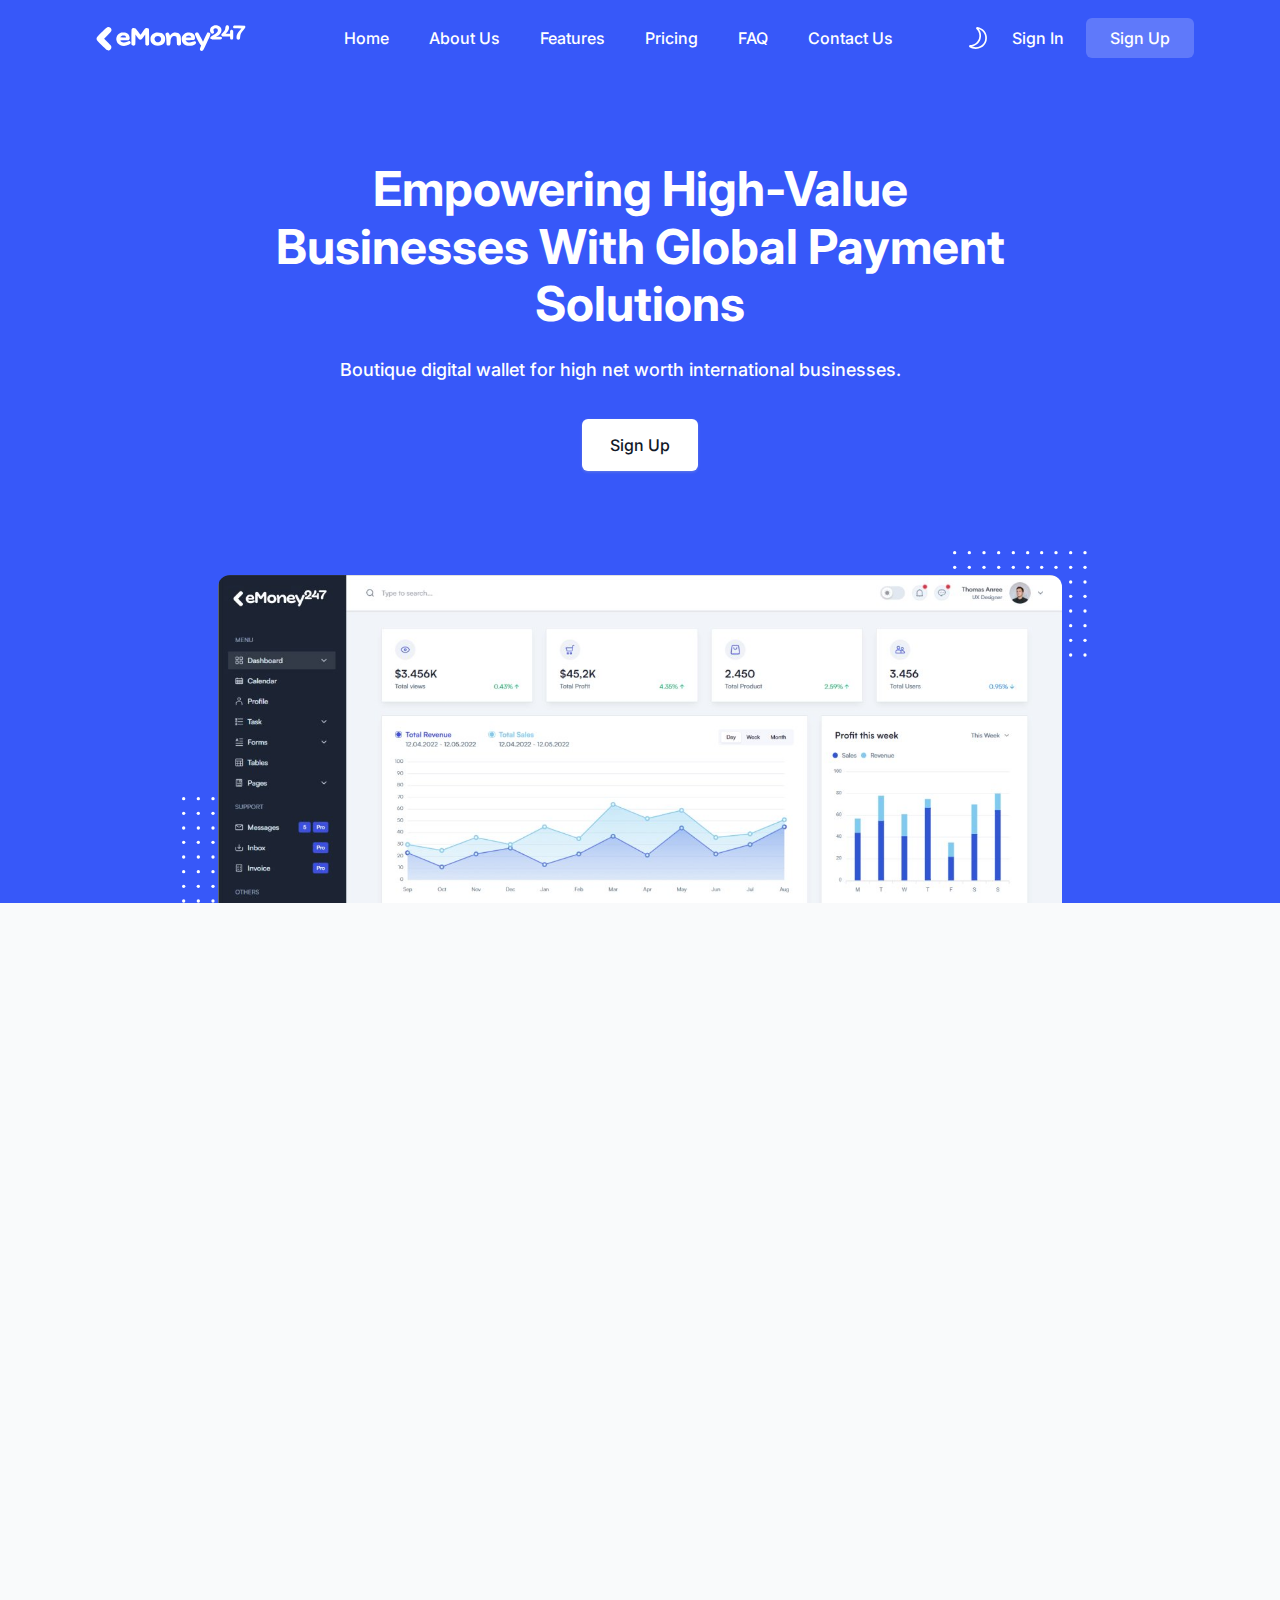
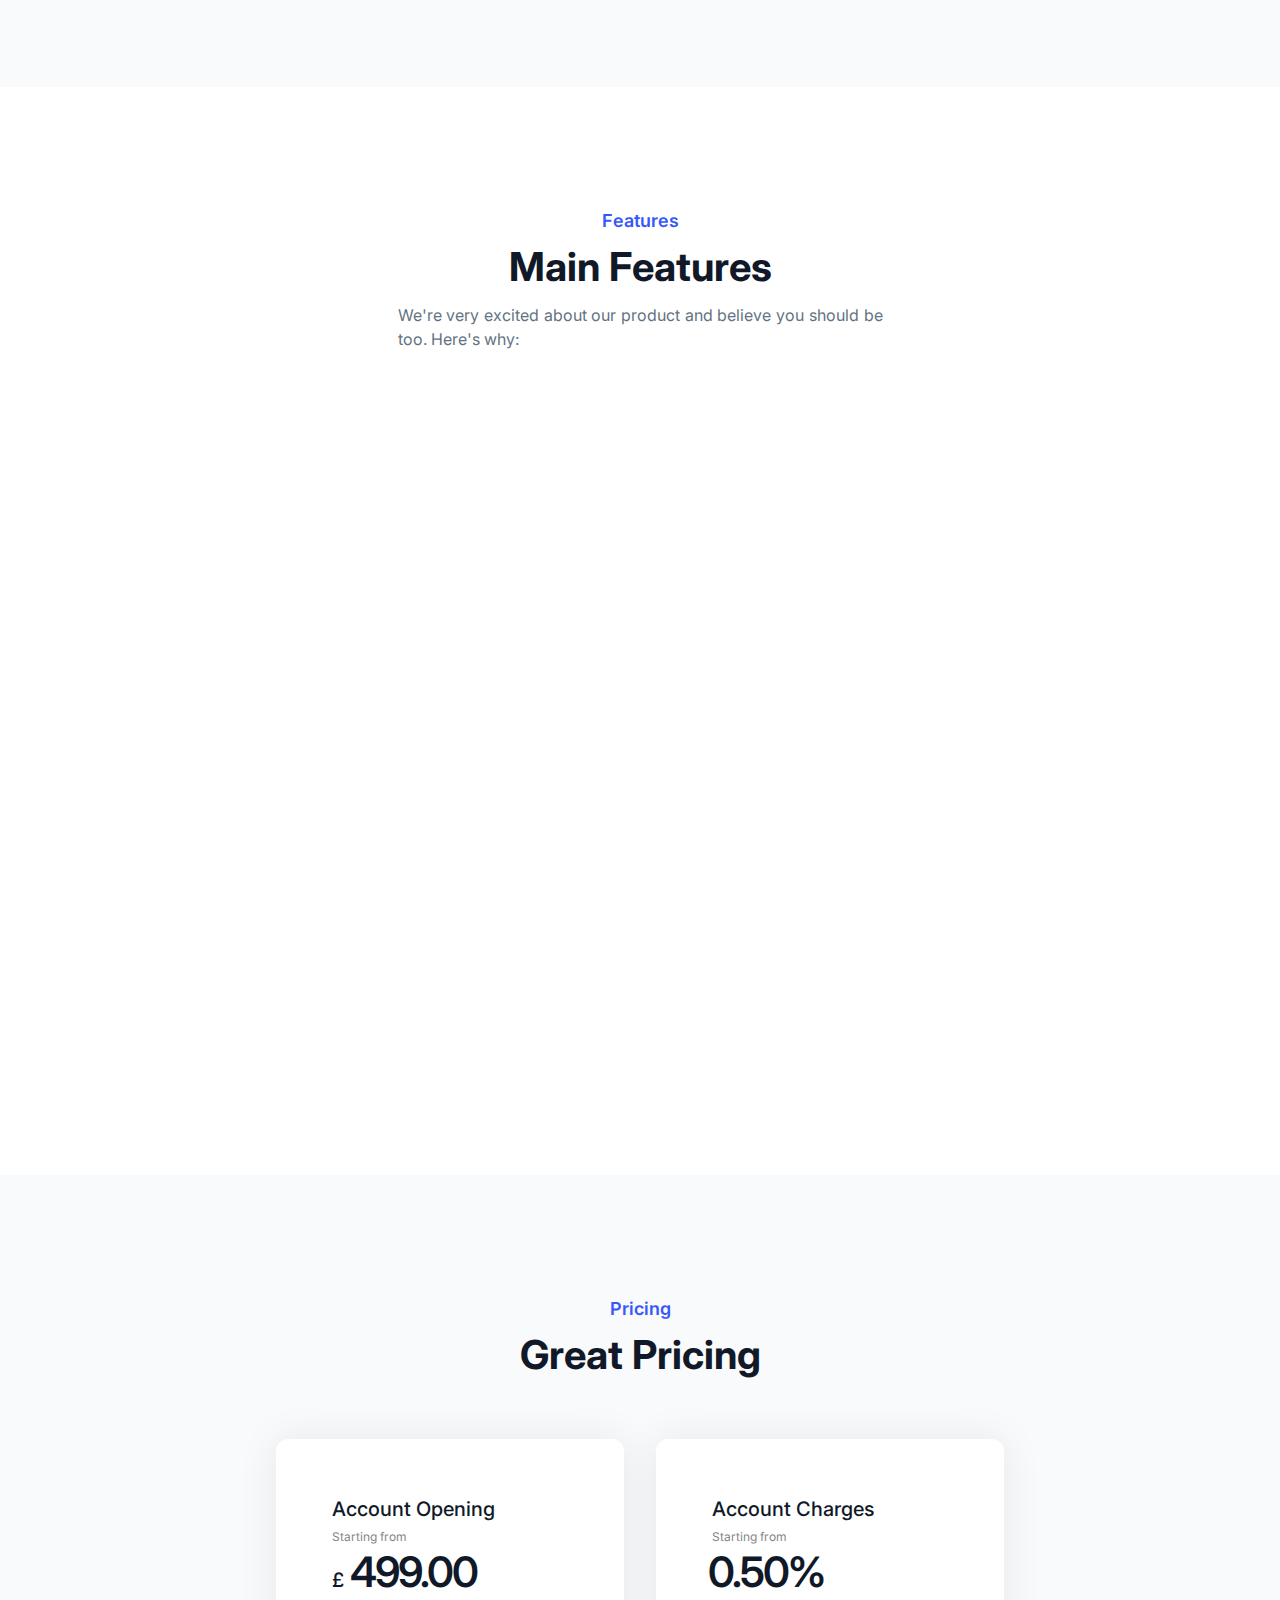
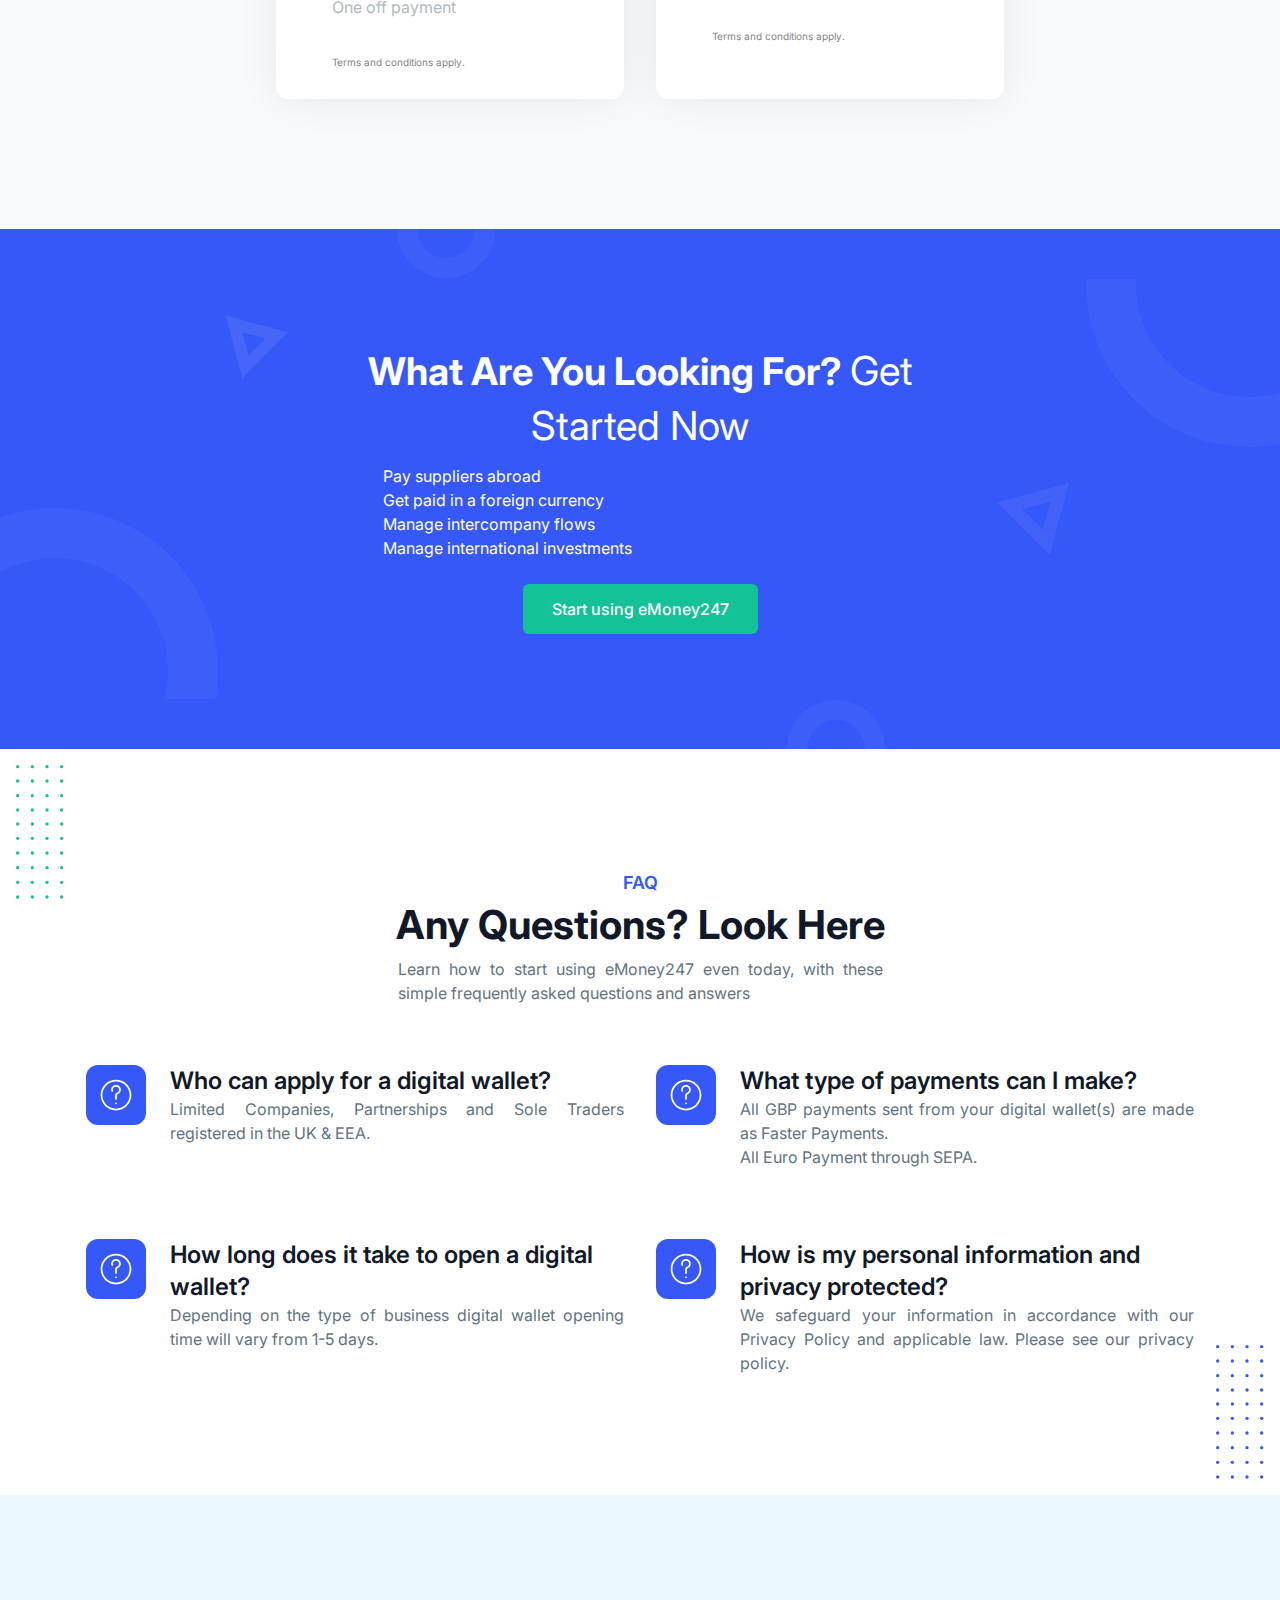
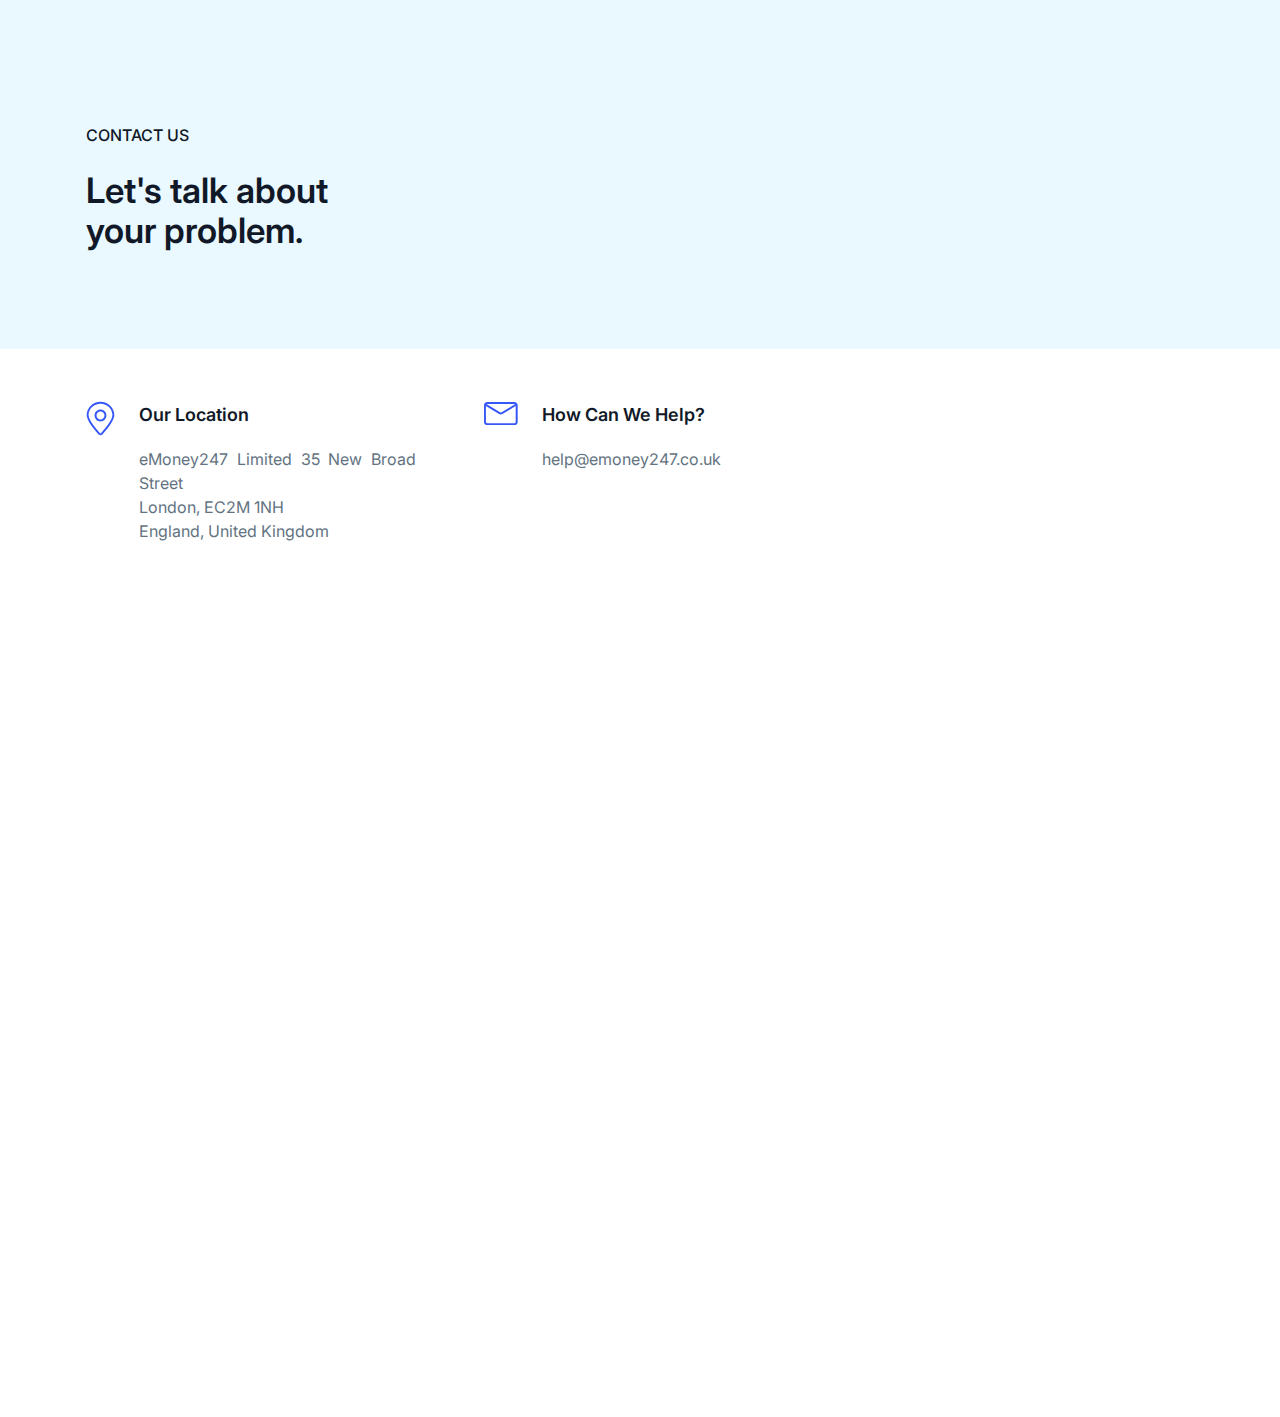
==== index.html @ 33c2188b "Update index.html" ====
<!DOCTYPE html>
<html lang="en" class="scroll-smooth">
<head>
    <meta charset="UTF-8"/>
    <meta http-equiv="X-UA-Compatible" content="IE=edge"/>
    <meta name="viewport" content="width=device-width, initial-scale=1.0"/>
    <title>
        eMoney247
    </title>
    <link
            rel="shortcut icon"
            href="assets/images/favicon.png"
            type="image/x-icon"
    />
    <link rel="stylesheet" href="assets/css/swiper-bundle.min.css"/>
    <link rel="stylesheet" href="assets/css/animate.css"/>
    <link rel="stylesheet" href="assets/css/tailwind.css"/>
    <style>

        .price-box{
            height: 260px;
        }

        .disclaimer{
            font-size: 10px;
            opacity: 0.5;
        }
        .starting-from{
            opacity: 0.5;
            font-size: 12px;
        }

        .one-off{
            margin-top: -25px;
            opacity: 0.5;
        }

        .footer-text{
            font-size: 10px;
            color: white;
            padding: 0 50px 50px 50px;
        }
        .zf-errorMessage{
            display: block;
            color: red;
            border-top: 1px solid red;
        }
        p {
            text-align: justify !important;
        }

        .feature-img {
            width: 32px !important;
            filter: brightness(0) invert(1);
        }

        .faq-item {
            min-height: 104px;
        }

        #seperator {
            content: '';
            border: 1px solid #3758f9;
            margin-bottom: 10px;
            margin-top: -15px;
        }

        #snackbartext {
            display: grid;
            grid-auto-flow: column;
            grid-template-columns: 30px 250px;
        }


        #snackbar {
            position: fixed;
            z-index: 9999;
            width: 250px;
            top: 100px;
            left: calc(50vw - 125px);
            font-size: 17px;
            visibility: hidden;
            display: flex;
        }

        #snackbar.show {
            visibility: visible;
            -webkit-animation: fadein 0.5s, fadeout 0.5s 2.5s;
            animation: fadein 0.5s, fadeout 0.5s 2.5s;
        }

        @-webkit-keyframes fadein {
            from {
                top: 0;
                opacity: 0;
            }
            to {
                top: 100px;
                opacity: 1;
            }
        }

        @keyframes fadein {
            from {
                top: 0;
                opacity: 0;
            }
            to {
                top: 100px;
                opacity: 1;
            }
        }

        @-webkit-keyframes fadeout {
            from {
                top: 100px;
                opacity: 1;
            }
            to {
                top: 0;
                opacity: 0;
            }
        }

        @keyframes fadeout {
            from {
                top: 100px;
                opacity: 1;
            }
            to {
                top: 0;
                opacity: 0;
            }
        }

    </style>


    <!--  funky meta tags  -->

    <meta property="og:type" content="website">
    <meta property="og:site_name" content="eMoney247">
    <meta property="og:title" content="eMoney247"/>
    <meta property="og:url" content="https://emoney247.co.uk/"/>
    <meta property="og:description" content="eMoney247 digital and payment solutions">
    <meta name="description" content="eMoney247 digital and payment solutions">

    <meta property="og:image" itemprop="image" content="https://emoney247.co.uk/assets/images/meta.png">
    <meta property="og:image:type" content="image/png">
    <meta property="og:image:width" content="169"/>
    <meta property="og:image:height" content="54"/>

    <meta name="twitter:card" content="summary_large_image">

    <meta property="og:updated_time" content="1703876928"/>
    <meta name="theme-color" content="#3758f9">


    <!-- ==== WOW JS ==== -->
    <script src="assets/js/wow.min.js"></script>
    <script>
        new WOW().init();
    </script>
</head>

<body>
<div id="snackbar"
     class="flex items-center w-full max-w-xs p-4 mb-4 text-gray-500 bg-white rounded-lg shadow dark:text-gray-400 dark:bg-gray-800"
     role="alert">
    <div id="snackbartext" class="ms-3 text-sm font-normal"></div>
</div>

<!-- ====== Navbar Section Start -->
<div
        class="ud-header absolute left-0 top-0 z-40 flex w-full items-center bg-transparent"
>
    <div class="container">
        <div class="relative -mx-4 flex items-center justify-between">
            <div class="w-60 max-w-full px-4">
                <div class="navbar-logo block w-full py-5">
                    <img
                            src="assets/images/logo/logo-white.svg"
                            alt="logo"
                            class="header-logo w-full"
                    />
                </div>
            </div>
            <div class="flex w-full items-center justify-between px-4">
                <div>
                    <button
                            aria-label="navbar toggler"
                            id="navbarToggler"
                            class="absolute right-4 top-1/2 block -translate-y-1/2 rounded-lg px-3 py-[6px] ring-primary focus:ring-2 lg:hidden"
                    >
                <span
                        class="relative my-[6px] block h-[2px] w-[30px] bg-white"
                ></span>
                        <span
                                class="relative my-[6px] block h-[2px] w-[30px] bg-white"
                        ></span>
                        <span
                                class="relative my-[6px] block h-[2px] w-[30px] bg-white"
                        ></span>
                    </button>
                    <nav
                            id="navbarCollapse"
                            class="absolute right-4 top-full hidden w-full max-w-[250px] rounded-lg bg-white py-5 shadow-lg dark:bg-dark-2 lg:static lg:block lg:w-full lg:max-w-full lg:bg-transparent lg:px-4 lg:py-0 lg:shadow-none dark:lg:bg-transparent xl:px-6"
                    >
                        <ul class="blcok lg:flex 2xl:ml-20">
                            <li class="group relative">
                                <a
                                        href="#home"
                                        class="ud-menu-scroll mx-8 flex py-2 text-base font-medium text-dark group-hover:text-primary dark:text-white lg:mr-0 lg:inline-flex lg:px-0 lg:py-6 lg:text-white lg:group-hover:text-white lg:group-hover:opacity-70"
                                >
                                    Home
                                </a>
                            </li>
                            <li class="group relative">
                                <a
                                        href="#about"
                                        class="ud-menu-scroll mx-8 flex py-2 text-base font-medium text-dark group-hover:text-primary dark:text-white lg:ml-7 lg:mr-0 lg:inline-flex lg:px-0 lg:py-6 lg:text-white lg:group-hover:text-white lg:group-hover:opacity-70 xl:ml-10"
                                >
                                    About Us
                                </a>
                            </li>
                            <li class="group relative">
                                <a
                                        href="#features"
                                        class="ud-menu-scroll mx-8 flex py-2 text-base font-medium text-dark group-hover:text-primary dark:text-white lg:ml-7 lg:mr-0 lg:inline-flex lg:px-0 lg:py-6 lg:text-white lg:group-hover:text-white lg:group-hover:opacity-70 xl:ml-10"
                                >
                                    Features
                                </a>
                            </li>
                            <li class="group relative">
                                <a
                                        href="#pricing"
                                        class="ud-menu-scroll mx-8 flex py-2 text-base font-medium text-dark group-hover:text-primary dark:text-white lg:ml-7 lg:mr-0 lg:inline-flex lg:px-0 lg:py-6 lg:text-white lg:group-hover:text-white lg:group-hover:opacity-70 xl:ml-10"
                                >
                                    Pricing
                                </a>
                            </li>
                            <li class="group relative">
                                <a
                                        href="#faq"
                                        class="ud-menu-scroll mx-8 flex py-2 text-base font-medium text-dark group-hover:text-primary dark:text-white lg:ml-7 lg:mr-0 lg:inline-flex lg:px-0 lg:py-6 lg:text-white lg:group-hover:text-white lg:group-hover:opacity-70 xl:ml-10"
                                >
                                    FAQ
                                </a>
                            </li>
                            <li class="group relative">
                                <a
                                        href="#contact"
                                        class="ud-menu-scroll mx-8 flex py-2 text-base font-medium text-dark group-hover:text-primary dark:text-white lg:ml-7 lg:mr-0 lg:inline-flex lg:px-0 lg:py-6 lg:text-white lg:group-hover:text-white lg:group-hover:opacity-70 xl:ml-10"
                                >
                                    Contact Us
                                </a>
                            </li>
                        </ul>
                        <div class="block lg:hidden">
                            <br>
                            <div id="seperator"></div>
                            <ul class="blcok lg:flex 2xl:ml-20">
                                <li class="group relative">
                                    <a
                                            href="https://emoney247-corporate.lerextech.com/#/login"
                                            target="_blank"
                                            class="mx-8 flex py-2 text-base font-medium text-dark group-hover:text-primary dark:text-white lg:mr-0 lg:inline-flex lg:px-0 lg:py-6 lg:text-white lg:group-hover:text-white lg:group-hover:opacity-70"
                                    >
                                        Sign In
                                    </a>
                                </li>
                                <li class="group relative">
                                    <a
                                            href="https://emoney247-corporate.lerextech.com/#/user/create"
                                            target="_blank"
                                            class="mx-8 flex py-2 text-base font-medium text-dark group-hover:text-primary dark:text-white lg:mr-0 lg:inline-flex lg:px-0 lg:py-6 lg:text-white lg:group-hover:text-white lg:group-hover:opacity-70"
                                    >
                                        Sign Up
                                    </a>
                                </li>
                            </ul>
                        </div>
                    </nav>
                </div>
                <div class="flex items-center justify-end pr-16 lg:pr-0">
                    <label
                            for="themeSwitcher"
                            class="inline-flex cursor-pointer items-center"
                            aria-label="themeSwitcher"
                            name="themeSwitcher"
                    >
                        <input
                                type="checkbox"
                                name="themeSwitcher"
                                id="themeSwitcher"
                                class="sr-only"
                        />
                        <span class="block text-white dark:hidden">
                  <svg
                          class="fill-current"
                          width="24"
                          height="24"
                          viewBox="0 0 24 24"
                          fill="none"
                          xmlns="http://www.w3.org/2000/svg"
                  >
                    <path
                            d="M13.3125 1.50001C12.675 1.31251 12.0375 1.16251 11.3625 1.05001C10.875 0.975006 10.35 1.23751 10.1625 1.68751C9.93751 2.13751 10.05 2.70001 10.425 3.00001C13.0875 5.47501 14.0625 9.11251 12.975 12.525C11.775 16.3125 8.25001 18.975 4.16251 19.0875C3.63751 19.0875 3.22501 19.425 3.07501 19.9125C2.92501 20.4 3.15001 20.925 3.56251 21.1875C4.50001 21.75 5.43751 22.2 6.37501 22.5C7.46251 22.8375 8.58751 22.9875 9.71251 22.9875C11.625 22.9875 13.5 22.5 15.1875 21.5625C17.85 20.1 19.725 17.7375 20.55 14.8875C22.1625 9.26251 18.975 3.37501 13.3125 1.50001ZM18.9375 14.4C18.2625 16.8375 16.6125 18.825 14.4 20.0625C12.075 21.3375 9.41251 21.6 6.90001 20.85C6.63751 20.775 6.33751 20.6625 6.07501 20.55C10.05 19.7625 13.35 16.9125 14.5875 13.0125C15.675 9.56251 15 5.92501 12.7875 3.07501C17.5875 4.68751 20.2875 9.67501 18.9375 14.4Z"
                    />
                  </svg>
                </span>
                        <span class="hidden text-white dark:block">
                  <svg
                          class="fill-current"
                          width="24"
                          height="24"
                          viewBox="0 0 24 24"
                          fill="none"
                          xmlns="http://www.w3.org/2000/svg"
                  >
                    <g clip-path="url(#clip0_2172_3070)">
                      <path
                              d="M12 6.89999C9.18752 6.89999 6.90002 9.18749 6.90002 12C6.90002 14.8125 9.18752 17.1 12 17.1C14.8125 17.1 17.1 14.8125 17.1 12C17.1 9.18749 14.8125 6.89999 12 6.89999ZM12 15.4125C10.125 15.4125 8.58752 13.875 8.58752 12C8.58752 10.125 10.125 8.58749 12 8.58749C13.875 8.58749 15.4125 10.125 15.4125 12C15.4125 13.875 13.875 15.4125 12 15.4125Z"
                      />
                      <path
                              d="M12 4.2375C12.45 4.2375 12.8625 3.8625 12.8625 3.375V1.5C12.8625 1.05 12.4875 0.637497 12 0.637497C11.55 0.637497 11.1375 1.0125 11.1375 1.5V3.4125C11.175 3.8625 11.55 4.2375 12 4.2375Z"
                      />
                      <path
                              d="M12 19.7625C11.55 19.7625 11.1375 20.1375 11.1375 20.625V22.5C11.1375 22.95 11.5125 23.3625 12 23.3625C12.45 23.3625 12.8625 22.9875 12.8625 22.5V20.5875C12.8625 20.1375 12.45 19.7625 12 19.7625Z"
                      />
                      <path
                              d="M18.1125 6.74999C18.3375 6.74999 18.5625 6.67499 18.7125 6.48749L19.9125 5.28749C20.25 4.94999 20.25 4.42499 19.9125 4.08749C19.575 3.74999 19.05 3.74999 18.7125 4.08749L17.5125 5.28749C17.175 5.62499 17.175 6.14999 17.5125 6.48749C17.6625 6.67499 17.8875 6.74999 18.1125 6.74999Z"
                      />
                      <path
                              d="M5.32501 17.5125L4.12501 18.675C3.78751 19.0125 3.78751 19.5375 4.12501 19.875C4.27501 20.025 4.50001 20.1375 4.72501 20.1375C4.95001 20.1375 5.17501 20.0625 5.32501 19.875L6.52501 18.675C6.86251 18.3375 6.86251 17.8125 6.52501 17.475C6.18751 17.175 5.62501 17.175 5.32501 17.5125Z"
                      />
                      <path
                              d="M22.5 11.175H20.5875C20.1375 11.175 19.725 11.55 19.725 12.0375C19.725 12.4875 20.1 12.9 20.5875 12.9H22.5C22.95 12.9 23.3625 12.525 23.3625 12.0375C23.3625 11.55 22.95 11.175 22.5 11.175Z"
                      />
                      <path
                              d="M4.23751 12C4.23751 11.55 3.86251 11.1375 3.37501 11.1375H1.50001C1.05001 11.1375 0.637512 11.5125 0.637512 12C0.637512 12.45 1.01251 12.8625 1.50001 12.8625H3.41251C3.86251 12.8625 4.23751 12.45 4.23751 12Z"
                      />
                      <path
                              d="M18.675 17.5125C18.3375 17.175 17.8125 17.175 17.475 17.5125C17.1375 17.85 17.1375 18.375 17.475 18.7125L18.675 19.9125C18.825 20.0625 19.05 20.175 19.275 20.175C19.5 20.175 19.725 20.1 19.875 19.9125C20.2125 19.575 20.2125 19.05 19.875 18.7125L18.675 17.5125Z"
                      />
                      <path
                              d="M5.32501 4.125C4.98751 3.7875 4.46251 3.7875 4.12501 4.125C3.78751 4.4625 3.78751 4.9875 4.12501 5.325L5.32501 6.525C5.47501 6.675 5.70001 6.7875 5.92501 6.7875C6.15001 6.7875 6.37501 6.7125 6.52501 6.525C6.86251 6.1875 6.86251 5.6625 6.52501 5.325L5.32501 4.125Z"
                      />
                    </g>
                    <defs>
                      <clipPath id="clip0_2172_3070">
                        <rect width="24" height="24" fill="white"/>
                      </clipPath>
                    </defs>
                  </svg>
                </span>
                    </label>
                    <div class="sm:flex">
                        <a
                                href="https://emoney247-corporate.lerextech.com/#/login"
                                target="_blank"
                                class="loginBtn px-[22px] py-2 text-base font-medium text-white hover:opacity-70 hidden lg:flex"
                        >
                            Sign In
                        </a>
                        <a
                                href="https://emoney247-corporate.lerextech.com/#/user/create"
                                target="_blank"
                                class="signUpBtn rounded-md bg-white bg-opacity-20 px-6 py-2 text-base font-medium text-white duration-300 ease-in-out hover:bg-opacity-100 hover:text-dark hidden lg:flex"
                        >
                            Sign Up
                        </a>
                    </div>
                </div>
            </div>
        </div>
    </div>
</div>
<!-- ====== Navbar Section End -->

<!-- ====== Hero Section Start -->
<div
        id="home"
        class="relative overflow-hidden bg-primary pt-[120px] md:pt-[130px] lg:pt-[160px]"
>
    <div class="container">
        <div class="-mx-4 flex flex-wrap items-center">
            <div class="w-full px-4">
                <div
                        class="hero-content wow fadeInUp mx-auto max-w-[780px] text-center"
                        data-wow-delay=".2s"
                >
                    <h1
                            class="mb-6 text-3xl font-bold leading-snug text-white sm:text-4xl sm:leading-snug lg:text-5xl lg:leading-[1.2]"
                    >
                        Empowering High-Value Businesses With Global Payment Solutions
                    </h1>
                    <p
                            class="mx-auto mb-9 max-w-[600px] text-base font-medium text-white sm:text-lg sm:leading-[1.44]"
                    >
                        Boutique digital wallet for high net worth international businesses.
                    </p>
                    <ul
                            class="mb-10 flex flex-wrap items-center justify-center gap-5"
                    >
                        <li>
                            <a
                                    href="https://emoney247-corporate.lerextech.com/#/user/create"
                                    target="_blank"
                                    class="inline-flex items-center justify-center rounded-md bg-white px-7 py-[14px] text-center text-base font-medium text-dark shadow-1 transition duration-300 ease-in-out hover:bg-gray-2 hover:text-body-color"
                            >
                                Sign Up
                            </a>
                        </li>
                        <!--                <li>-->
                        <!--                  <a-->
                        <!--                    href="https://github.com/tailgrids/play-tailwind"-->
                        <!--                    target="_blank"-->
                        <!--                    class="flex items-center gap-4 rounded-md bg-white/[0.12] px-6 py-[14px] text-base font-medium text-white transition duration-300 ease-in-out hover:bg-white hover:text-dark"-->
                        <!--                  >-->
                        <!--                    <svg-->
                        <!--                      class="fill-current"-->
                        <!--                      width="24"-->
                        <!--                      height="24"-->
                        <!--                      viewBox="0 0 24 24"-->
                        <!--                      fill="none"-->
                        <!--                      xmlns="http://www.w3.org/2000/svg"-->
                        <!--                    >-->
                        <!--                      <g clip-path="url(#clip0_2005_10818)">-->
                        <!--                        <path-->
                        <!--                          d="M12 0.674805C5.625 0.674805 0.375 5.8498 0.375 12.2998C0.375 17.3998 3.7125 21.7498 8.3625 23.3248C8.9625 23.4373 9.15 23.0623 9.15 22.7998C9.15 22.5373 9.15 21.7873 9.1125 20.7748C5.8875 21.5248 5.2125 19.1998 5.2125 19.1998C4.6875 17.8873 3.9 17.5123 3.9 17.5123C2.85 16.7623 3.9375 16.7623 3.9375 16.7623C5.1 16.7998 5.7375 17.9623 5.7375 17.9623C6.75 19.7623 8.475 19.2373 9.1125 18.8998C9.225 18.1498 9.525 17.6248 9.8625 17.3248C7.3125 17.0623 4.575 16.0498 4.575 11.6248C4.575 10.3498 5.0625 9.3373 5.775 8.5498C5.6625 8.2873 5.25 7.0873 5.8875 5.4748C5.8875 5.4748 6.9 5.1748 9.1125 6.6748C10.05 6.4123 11.025 6.2623 12.0375 6.2623C13.05 6.2623 14.0625 6.3748 14.9625 6.6748C17.175 5.2123 18.15 5.4748 18.15 5.4748C18.7875 7.0498 18.4125 8.2873 18.2625 8.5498C19.0125 9.3373 19.4625 10.3873 19.4625 11.6248C19.4625 16.0498 16.725 17.0623 14.175 17.3248C14.5875 17.6998 14.9625 18.4498 14.9625 19.4998C14.9625 21.0748 14.925 22.3123 14.925 22.6873C14.925 22.9873 15.15 23.3248 15.7125 23.2123C20.2875 21.6748 23.625 17.3623 23.625 12.2248C23.5875 5.8498 18.375 0.674805 12 0.674805Z"-->
                        <!--                        />-->
                        <!--                      </g>-->
                        <!--                      <defs>-->
                        <!--                        <clipPath id="clip0_2005_10818">-->
                        <!--                          <rect width="24" height="24" fill="white" />-->
                        <!--                        </clipPath>-->
                        <!--                      </defs>-->
                        <!--                    </svg>-->
                        <!--                    Star on Github-->
                        <!--                  </a>-->
                        <!--                </li>-->
                    </ul>
                    <!--              <div>-->
                    <!--                <p class="mb-4 text-center text-base font-medium text-white">-->
                    <!--                  Built with latest technology-->
                    <!--                </p>-->
                    <!--                <div-->
                    <!--                  class="wow fadeInUp flex items-center justify-center gap-4 text-center"-->
                    <!--                  data-wow-delay=".3s"-->
                    <!--                >-->
                    <!--                  <a-->
                    <!--                    href="https://github.com/uideck/play-bootstrap/"-->
                    <!--                    class="text-white/60 duration-300 ease-in-out hover:text-white"-->
                    <!--                    target="_blank"-->
                    <!--                  >-->
                    <!--                    <svg-->
                    <!--                      class="fill-current"-->
                    <!--                      width="41"-->
                    <!--                      height="32"-->
                    <!--                      viewBox="0 0 41 32"-->
                    <!--                      fill="none"-->
                    <!--                      xmlns="http://www.w3.org/2000/svg"-->
                    <!--                    >-->
                    <!--                      <mask-->
                    <!--                        id="mask0_2005_10788"-->
                    <!--                        style="mask-type: luminance"-->
                    <!--                        maskUnits="userSpaceOnUse"-->
                    <!--                        x="0"-->
                    <!--                        y="0"-->
                    <!--                        width="41"-->
                    <!--                        height="32"-->
                    <!--                      >-->
                    <!--                        <path-->
                    <!--                          d="M0.521393 0.0454102H40.5214V31.9174H0.521393V0.0454102Z"-->
                    <!--                        />-->
                    <!--                      </mask>-->
                    <!--                      <g mask="url(#mask0_2005_10788)">-->
                    <!--                        <path-->
                    <!--                          fill-rule="evenodd"-->
                    <!--                          clip-rule="evenodd"-->
                    <!--                          d="M8.82951 0.048584C6.54719 0.048584 4.85835 2.04626 4.93395 4.21266C5.00655 6.29398 4.91223 8.98962 4.23366 11.1879C3.55264 13.3923 2.4017 14.7893 0.521393 14.9686V16.993C2.4017 17.1727 3.55264 18.5689 4.23358 20.7737C4.91223 22.9719 5.00647 25.6676 4.93387 27.7489C4.85827 29.915 6.54711 31.913 8.82983 31.913H32.2163C34.4987 31.913 36.1872 29.9153 36.1116 27.7489C36.039 25.6676 36.1333 22.9719 36.8119 20.7737C37.4929 18.5689 38.641 17.1721 40.5214 16.993V14.9686C38.6411 14.7889 37.493 13.3927 36.8119 11.1879C36.1332 8.9899 36.039 6.29398 36.1116 4.21266C36.1872 2.04654 34.4987 0.048584 32.2163 0.048584H8.82951ZM27.6401 19.6632C27.6401 22.6463 25.415 24.4554 21.7224 24.4554H15.4366C15.2568 24.4554 15.0844 24.3839 14.9572 24.2568C14.8301 24.1297 14.7587 23.9572 14.7587 23.7774V8.18422C14.7587 8.00442 14.8301 7.83194 14.9572 7.70482C15.0844 7.57766 15.2568 7.50626 15.4366 7.50626H21.6866C24.7656 7.50626 26.7863 9.17406 26.7863 11.7347C26.7863 13.5319 25.427 15.1409 23.6952 15.4228V15.5165C26.0526 15.7751 27.6401 17.408 27.6401 19.6632ZM21.037 9.65538H17.453V14.7179H20.4716C22.8052 14.7179 24.092 13.7782 24.092 12.0986C24.0917 10.5245 22.9855 9.65538 21.037 9.65538ZM17.453 16.7265V22.3055H21.1689C23.5986 22.3055 24.8856 21.3306 24.8856 19.4984C24.8856 17.6663 23.5625 16.7263 21.0126 16.7263L17.453 16.7265Z"-->
                    <!--                        />-->
                    <!--                      </g>-->
                    <!--                    </svg>-->
                    <!--                  </a>-->

                    <!--                  <a-->
                    <!--                    href="https://github.com/TailGrids/play-tailwind/"-->
                    <!--                    class="text-white/60 duration-300 ease-in-out hover:text-white"-->
                    <!--                    target="_blank"-->
                    <!--                  >-->
                    <!--                    <svg-->
                    <!--                      class="fill-current"-->
                    <!--                      width="41"-->
                    <!--                      height="26"-->
                    <!--                      viewBox="0 0 41 26"-->
                    <!--                      fill="none"-->
                    <!--                      xmlns="http://www.w3.org/2000/svg"-->
                    <!--                    >-->
                    <!--                      <mask-->
                    <!--                        id="mask0_2005_10783"-->
                    <!--                        style="mask-type: luminance"-->
                    <!--                        maskUnits="userSpaceOnUse"-->
                    <!--                        x="0"-->
                    <!--                        y="0"-->
                    <!--                        width="41"-->
                    <!--                        height="26"-->
                    <!--                      >-->
                    <!--                        <path-->
                    <!--                          d="M0.521393 0.949463H40.5214V25.0135H0.521393V0.949463Z"-->
                    <!--                        />-->
                    <!--                      </mask>-->
                    <!--                      <g mask="url(#mask0_2005_10783)">-->
                    <!--                        <path-->
                    <!--                          d="M20.5214 0.980713C15.1882 0.980713 11.8546 3.64743 10.5214 8.98071C12.5214 6.31399 14.8546 5.31399 17.5214 5.98071C19.043 6.36103 20.1302 7.46495 21.3342 8.68667C23.295 10.6771 25.5642 12.9807 30.5214 12.9807C35.8546 12.9807 39.1882 10.314 40.5214 4.98071C38.5214 7.64743 36.1882 8.64743 33.5214 7.98071C31.9998 7.60039 30.9126 6.49651 29.7086 5.27479C27.7478 3.28431 25.4786 0.980713 20.5214 0.980713ZM10.5214 12.9807C5.18819 12.9807 1.85459 15.6474 0.521393 20.9807C2.52139 18.314 4.85459 17.314 7.52139 17.9807C9.04299 18.361 10.1302 19.465 11.3342 20.6867C13.295 22.6771 15.5642 24.9807 20.5214 24.9807C25.8546 24.9807 29.1882 22.314 30.5214 16.9807C28.5214 19.6474 26.1882 20.6474 23.5214 19.9807C21.9998 19.6004 20.9126 18.4965 19.7086 17.2748C17.7478 15.2843 15.4786 12.9807 10.5214 12.9807Z"-->
                    <!--                        />-->
                    <!--                      </g>-->
                    <!--                    </svg>-->
                    <!--                  </a>-->

                    <!--                  <a-->
                    <!--                    href="https://github.com/NextJSTemplates/play-nextjs"-->
                    <!--                    class="text-white/60 duration-300 ease-in-out hover:text-white"-->
                    <!--                    target="_blank"-->
                    <!--                  >-->
                    <!--                    <svg-->
                    <!--                      class="fill-current"-->
                    <!--                      width="41"-->
                    <!--                      height="36"-->
                    <!--                      viewBox="0 0 41 36"-->
                    <!--                      fill="none"-->
                    <!--                      xmlns="http://www.w3.org/2000/svg"-->
                    <!--                    >-->
                    <!--                      <path-->
                    <!--                        d="M40.5214 17.9856C40.5214 15.3358 37.203 12.8245 32.1154 11.2673C33.2894 6.08177 32.7678 1.95622 30.4686 0.63539C29.9386 0.325566 29.3186 0.178806 28.6422 0.178806V1.99699C29.017 1.99699 29.3186 2.07037 29.5714 2.20897C30.6802 2.84493 31.1614 5.26645 30.7862 8.38101C30.6966 9.14741 30.5498 9.95457 30.3706 10.7781C28.7726 10.3867 27.0278 10.0851 25.1934 9.88937C24.0926 8.38101 22.951 7.01125 21.8014 5.81273C24.4594 3.34229 26.9542 1.98883 28.6502 1.98883V0.170654C26.4082 0.170654 23.473 1.7687 20.505 4.54081C17.5374 1.78501 14.6022 0.203266 12.3598 0.203266V2.02145C14.0478 2.02145 16.5506 3.36673 19.2086 5.82089C18.0674 7.01941 16.9258 8.38101 15.8414 9.88937C13.9986 10.0851 12.2538 10.3867 10.6558 10.7862C10.4686 9.97089 10.3298 9.18001 10.2318 8.42177C9.84859 5.30721 10.3218 2.88569 11.4222 2.24157C11.667 2.09483 11.985 2.0296 12.3598 2.0296V0.211422C11.675 0.211422 11.0554 0.358178 10.5174 0.668006C8.22619 1.98883 7.71259 6.10626 8.89499 11.2754C3.82339 12.8409 0.521393 15.3439 0.521393 17.9856C0.521393 20.6354 3.8398 23.1466 8.9274 24.7039C7.7534 29.8894 8.27499 34.0149 10.5742 35.3358C11.1042 35.6456 11.7242 35.7923 12.409 35.7923C14.651 35.7923 17.5862 34.1943 20.5542 31.4222C23.5218 34.178 26.457 35.7597 28.699 35.7597C29.3842 35.7597 30.0038 35.613 30.5418 35.3031C32.833 33.9823 33.3466 29.8649 32.1642 24.6957C37.2194 23.1385 40.5214 20.6273 40.5214 17.9856ZM29.9058 12.5473C29.6042 13.5991 29.229 14.6835 28.805 15.7679C28.471 15.1156 28.1202 14.4634 27.737 13.8111C27.3622 13.1588 26.9626 12.5229 26.563 11.9032C27.7206 12.0745 28.8378 12.2864 29.9058 12.5473ZM26.1718 21.2306C25.5358 22.3313 24.8834 23.3749 24.2066 24.3451C22.9918 24.4511 21.7606 24.5082 20.5214 24.5082C19.2902 24.5082 18.059 24.4511 16.8526 24.3533C16.1758 23.3831 15.5154 22.3476 14.8794 21.2551C14.2598 20.187 13.697 19.1026 13.1834 18.01C13.689 16.9175 14.2598 15.8249 14.871 14.7569C15.507 13.6562 16.1594 12.6126 16.8362 11.6423C18.051 11.5363 19.2822 11.4793 20.5214 11.4793C21.7526 11.4793 22.9838 11.5363 24.1902 11.6342C24.867 12.6044 25.5274 13.6399 26.1634 14.7324C26.783 15.8005 27.3458 16.8849 27.8594 17.9774C27.3458 19.07 26.783 20.1625 26.1718 21.2306ZM28.805 20.1707C29.2454 21.2632 29.6206 22.3557 29.9302 23.4157C28.8622 23.6766 27.737 23.8967 26.571 24.0679C26.9706 23.4401 27.3702 22.796 27.7454 22.1356C28.1202 21.4833 28.471 20.8229 28.805 20.1707ZM20.5378 28.8702C19.7794 28.0875 19.021 27.2151 18.271 26.2611C19.005 26.2938 19.755 26.3182 20.5134 26.3182C21.2798 26.3182 22.0378 26.3019 22.7798 26.2611C22.0462 27.2151 21.2878 28.0875 20.5378 28.8702ZM14.4718 24.0679C13.3138 23.8967 12.197 23.6847 11.129 23.4238C11.4306 22.3721 11.8054 21.2877 12.2294 20.2033C12.5638 20.8555 12.9142 21.5078 13.2974 22.1601C13.6806 22.8123 14.0722 23.4483 14.4718 24.0679ZM20.497 7.10093C21.255 7.88365 22.0134 8.75605 22.7634 9.70998C22.0298 9.67737 21.2798 9.65293 20.5214 9.65293C19.755 9.65293 18.9966 9.66922 18.2546 9.70998C18.9886 8.75605 19.747 7.88365 20.497 7.10093ZM14.4634 11.9032C14.0642 12.531 13.6646 13.1751 13.2894 13.8356C12.9142 14.4878 12.5638 15.1401 12.2294 15.7923C11.7894 14.6998 11.4142 13.6073 11.1042 12.5473C12.1726 12.2946 13.2974 12.0745 14.4634 11.9032ZM7.08459 22.1111C4.19859 20.88 2.33139 19.2657 2.33139 17.9856C2.33139 16.7055 4.19859 15.083 7.08459 13.86C7.78579 13.5583 8.55219 13.2893 9.34339 13.0365C9.80779 14.6346 10.4194 16.2979 11.1778 18.0019C10.4278 19.6978 9.82419 21.3529 9.36779 22.9428C8.56059 22.69 7.79419 22.4128 7.08459 22.1111ZM11.4714 33.7622C10.3626 33.1262 9.8814 30.7047 10.2566 27.5901C10.3462 26.8237 10.493 26.0166 10.6722 25.1931C12.2702 25.5844 14.015 25.8861 15.8494 26.0818C16.9502 27.5901 18.0918 28.9599 19.2414 30.1584C16.5834 32.6289 14.0886 33.9823 12.3926 33.9823C12.0258 33.9742 11.7158 33.9008 11.4714 33.7622ZM30.811 27.5494C31.1942 30.6639 30.721 33.0855 29.6206 33.7296C29.3758 33.8763 29.0578 33.9415 28.683 33.9415C26.995 33.9415 24.4922 32.5963 21.8342 30.1421C22.9754 28.9436 24.117 27.582 25.2014 26.0736C27.0442 25.8779 28.789 25.5763 30.387 25.1768C30.5742 26.0003 30.721 26.7911 30.811 27.5494ZM33.9498 22.1111C33.2486 22.4128 32.4822 22.6819 31.6914 22.9346C31.2266 21.3366 30.615 19.6733 29.857 17.9693C30.607 16.2734 31.2102 14.6183 31.667 13.0284C32.4742 13.2811 33.2406 13.5583 33.9582 13.86C36.8442 15.0912 38.7114 16.7055 38.7114 17.9856C38.7034 19.2657 36.8362 20.8881 33.9498 22.1111Z"-->
                    <!--                      />-->
                    <!--                      <path-->
                    <!--                        d="M20.5134 21.7133C22.5714 21.7133 24.2394 20.0451 24.2394 17.9873C24.2394 15.9294 22.5714 14.2612 20.5134 14.2612C18.4558 14.2612 16.7874 15.9294 16.7874 17.9873C16.7874 20.0451 18.4558 21.7133 20.5134 21.7133Z"-->
                    <!--                      />-->
                    <!--                    </svg>-->
                    <!--                  </a>-->

                    <!--                  <a-->
                    <!--                    href="https://github.com/TailGrids/play-astro/"-->
                    <!--                    class="text-white/60 duration-300 ease-in-out hover:text-white"-->
                    <!--                    target="_blank"-->
                    <!--                  >-->
                    <!--                    <svg-->
                    <!--                      class="mt-0.5 fill-current"-->
                    <!--                      width="30"-->
                    <!--                      height="38"-->
                    <!--                      viewBox="0 0 30 38"-->
                    <!--                      fill="none"-->
                    <!--                      xmlns="http://www.w3.org/2000/svg"-->
                    <!--                    >-->
                    <!--                      <g clip-path="url(#clip0_2412_2096)">-->
                    <!--                        <path-->
                    <!--                          d="M9.54022 32.0145C7.86872 30.4866 7.38074 27.2761 8.07717 24.9502C9.28468 26.4166 10.9578 26.8812 12.6908 27.1434C15.3662 27.548 17.9937 27.3967 20.479 26.1739C20.7633 26.0338 21.0261 25.8477 21.3368 25.6591C21.57 26.3357 21.6306 27.0187 21.5492 27.7139C21.3511 29.407 20.5086 30.7148 19.1685 31.7062C18.6326 32.1027 18.0656 32.4572 17.5121 32.8311C15.8119 33.9803 15.3519 35.3278 15.9907 37.2877C16.0059 37.3358 16.0195 37.3835 16.0538 37.5C15.1857 37.1114 14.5516 36.5456 14.0684 35.8018C13.5581 35.017 13.3153 34.1486 13.3026 33.209C13.2962 32.7518 13.2962 32.2905 13.2347 31.8397C13.0845 30.7407 12.5686 30.2486 11.5967 30.2203C10.5992 30.1912 9.81018 30.8078 9.60094 31.779C9.58497 31.8535 9.5618 31.9271 9.53863 32.0137L9.54022 32.0145Z"-->
                    <!--                        />-->
                    <!--                        <path-->
                    <!--                          d="M0 24.5627C0 24.5627 4.94967 22.1515 9.91317 22.1515L13.6555 10.5697C13.7956 10.0096 14.2046 9.62894 14.6665 9.62894C15.1283 9.62894 15.5374 10.0096 15.6775 10.5697L19.4198 22.1515C25.2984 22.1515 29.333 24.5627 29.333 24.5627C29.333 24.5627 20.9256 1.65922 20.9092 1.61326C20.6679 0.936116 20.2605 0.5 19.7113 0.5H9.62256C9.07337 0.5 8.68245 0.936116 8.42473 1.61326C8.40654 1.65835 0 24.5627 0 24.5627Z"-->
                    <!--                        />-->
                    <!--                      </g>-->
                    <!--                      <defs>-->
                    <!--                        <clipPath id="clip0_2412_2096">-->
                    <!--                          <rect-->
                    <!--                            width="29.3925"-->
                    <!--                            height="37"-->
                    <!--                            transform="translate(0 0.5)"-->
                    <!--                          />-->
                    <!--                        </clipPath>-->
                    <!--                      </defs>-->
                    <!--                    </svg>-->
                    <!--                  </a>-->

                    <!--                  <a-->
                    <!--                    href="https://github.com/NextJSTemplates/play-nextjs"-->
                    <!--                    class="text-white/60 duration-300 ease-in-out hover:text-white"-->
                    <!--                    target="_blank"-->
                    <!--                  >-->
                    <!--                    <svg-->
                    <!--                      class="fill-current"-->
                    <!--                      width="41"-->
                    <!--                      height="40"-->
                    <!--                      viewBox="0 0 41 40"-->
                    <!--                      fill="none"-->
                    <!--                      xmlns="http://www.w3.org/2000/svg"-->
                    <!--                    >-->
                    <!--                      <path-->
                    <!--                        d="M19.1914 0.0107542C19.1054 0.0185659 18.8322 0.0459068 18.5862 0.0654364C12.911 0.577104 7.59499 3.63931 4.22819 8.34588C2.35339 10.9628 1.15419 13.9313 0.700995 17.0755C0.540995 18.173 0.521393 18.4972 0.521393 19.9854C0.521393 21.4735 0.540995 21.7977 0.700995 22.8952C1.78699 30.3984 7.12619 36.7025 14.3678 39.0382C15.6646 39.4561 17.0314 39.7412 18.5862 39.9131C19.1914 39.9795 21.8082 39.9795 22.4138 39.9131C25.097 39.6163 27.3702 38.9523 29.6122 37.8078C29.9562 37.6321 30.0226 37.5852 29.9754 37.5462C29.9442 37.5227 28.4798 35.5581 26.7218 33.1833L23.527 28.8673L19.5234 22.9421C17.3206 19.6846 15.5082 17.0208 15.4926 17.0208C15.477 17.0169 15.4614 19.6495 15.4534 22.864C15.4418 28.4924 15.4378 28.7189 15.3678 28.8517C15.2662 29.0431 15.1878 29.1212 15.0238 29.2071C14.899 29.2696 14.7894 29.2813 14.1998 29.2813H13.5242L13.3442 29.1681C13.227 29.0938 13.1414 28.9962 13.0826 28.8829L13.0006 28.7072L13.0086 20.8759L13.0202 13.0407L13.1414 12.8884C13.2038 12.8064 13.3366 12.7009 13.4302 12.6502C13.5906 12.572 13.653 12.5642 14.3286 12.5642C15.1254 12.5642 15.2582 12.5955 15.4654 12.822C15.5238 12.8845 17.6914 16.1498 20.285 20.083C22.8786 24.0162 26.425 29.3868 28.167 32.0232L31.331 36.8158L31.491 36.7103C32.909 35.7885 34.4086 34.4761 35.5962 33.1091C38.123 30.207 39.7518 26.6683 40.2986 22.8952C40.459 21.7977 40.4786 21.4735 40.4786 19.9854C40.4786 18.4972 40.459 18.173 40.2986 17.0755C39.213 9.57232 33.8738 3.26825 26.6322 0.93254C25.355 0.518516 23.9958 0.233389 22.4722 0.0615304C22.0974 0.0224718 19.5158 -0.0204928 19.1914 0.0107542ZM27.3702 12.0955C27.5578 12.1892 27.7102 12.3689 27.765 12.5564C27.7962 12.658 27.8038 14.8296 27.7962 19.7237L27.7842 26.7464L26.5462 24.8482L25.3042 22.9499V17.845C25.3042 14.5445 25.3198 12.6892 25.343 12.5994C25.4058 12.3806 25.5422 12.2088 25.7298 12.1072C25.8902 12.0252 25.9486 12.0174 26.5618 12.0174C27.1398 12.0174 27.2414 12.0252 27.3702 12.0955Z"-->
                    <!--                      />-->
                    <!--                    </svg>-->
                    <!--                  </a>-->
                    <!--                </div>-->
                    <!--              </div>-->
                </div>
            </div>

            <div class="w-full px-4">
                <div
                        class="wow fadeInUp relative z-10 mx-auto max-w-[845px]"
                        data-wow-delay=".25s"
                >
                    <div class="mt-16">
                        <img
                                src="assets/images/hero/hero-image.jpg"
                                alt="hero"
                                class="mx-auto max-w-full rounded-t-xl rounded-tr-xl"
                        />
                    </div>
                    <div class="absolute -left-9 bottom-0 z-[-1]">
                        <svg
                                width="134"
                                height="106"
                                viewBox="0 0 134 106"
                                fill="none"
                                xmlns="http://www.w3.org/2000/svg"
                        >
                            <circle
                                    cx="1.66667"
                                    cy="104"
                                    r="1.66667"
                                    transform="rotate(-90 1.66667 104)"
                                    fill="white"
                            />
                            <circle
                                    cx="16.3333"
                                    cy="104"
                                    r="1.66667"
                                    transform="rotate(-90 16.3333 104)"
                                    fill="white"
                            />
                            <circle
                                    cx="31"
                                    cy="104"
                                    r="1.66667"
                                    transform="rotate(-90 31 104)"
                                    fill="white"
                            />
                            <circle
                                    cx="45.6667"
                                    cy="104"
                                    r="1.66667"
                                    transform="rotate(-90 45.6667 104)"
                                    fill="white"
                            />
                            <circle
                                    cx="60.3333"
                                    cy="104"
                                    r="1.66667"
                                    transform="rotate(-90 60.3333 104)"
                                    fill="white"
                            />
                            <circle
                                    cx="88.6667"
                                    cy="104"
                                    r="1.66667"
                                    transform="rotate(-90 88.6667 104)"
                                    fill="white"
                            />
                            <circle
                                    cx="117.667"
                                    cy="104"
                                    r="1.66667"
                                    transform="rotate(-90 117.667 104)"
                                    fill="white"
                            />
                            <circle
                                    cx="74.6667"
                                    cy="104"
                                    r="1.66667"
                                    transform="rotate(-90 74.6667 104)"
                                    fill="white"
                            />
                            <circle
                                    cx="103"
                                    cy="104"
                                    r="1.66667"
                                    transform="rotate(-90 103 104)"
                                    fill="white"
                            />
                            <circle
                                    cx="132"
                                    cy="104"
                                    r="1.66667"
                                    transform="rotate(-90 132 104)"
                                    fill="white"
                            />
                            <circle
                                    cx="1.66667"
                                    cy="89.3333"
                                    r="1.66667"
                                    transform="rotate(-90 1.66667 89.3333)"
                                    fill="white"
                            />
                            <circle
                                    cx="16.3333"
                                    cy="89.3333"
                                    r="1.66667"
                                    transform="rotate(-90 16.3333 89.3333)"
                                    fill="white"
                            />
                            <circle
                                    cx="31"
                                    cy="89.3333"
                                    r="1.66667"
                                    transform="rotate(-90 31 89.3333)"
                                    fill="white"
                            />
                            <circle
                                    cx="45.6667"
                                    cy="89.3333"
                                    r="1.66667"
                                    transform="rotate(-90 45.6667 89.3333)"
                                    fill="white"
                            />
                            <circle
                                    cx="60.3333"
                                    cy="89.3338"
                                    r="1.66667"
                                    transform="rotate(-90 60.3333 89.3338)"
                                    fill="white"
                            />
                            <circle
                                    cx="88.6667"
                                    cy="89.3338"
                                    r="1.66667"
                                    transform="rotate(-90 88.6667 89.3338)"
                                    fill="white"
                            />
                            <circle
                                    cx="117.667"
                                    cy="89.3338"
                                    r="1.66667"
                                    transform="rotate(-90 117.667 89.3338)"
                                    fill="white"
                            />
                            <circle
                                    cx="74.6667"
                                    cy="89.3338"
                                    r="1.66667"
                                    transform="rotate(-90 74.6667 89.3338)"
                                    fill="white"
                            />
                            <circle
                                    cx="103"
                                    cy="89.3338"
                                    r="1.66667"
                                    transform="rotate(-90 103 89.3338)"
                                    fill="white"
                            />
                            <circle
                                    cx="132"
                                    cy="89.3338"
                                    r="1.66667"
                                    transform="rotate(-90 132 89.3338)"
                                    fill="white"
                            />
                            <circle
                                    cx="1.66667"
                                    cy="74.6673"
                                    r="1.66667"
                                    transform="rotate(-90 1.66667 74.6673)"
                                    fill="white"
                            />
                            <circle
                                    cx="1.66667"
                                    cy="31.0003"
                                    r="1.66667"
                                    transform="rotate(-90 1.66667 31.0003)"
                                    fill="white"
                            />
                            <circle
                                    cx="16.3333"
                                    cy="74.6668"
                                    r="1.66667"
                                    transform="rotate(-90 16.3333 74.6668)"
                                    fill="white"
                            />
                            <circle
                                    cx="16.3333"
                                    cy="31.0003"
                                    r="1.66667"
                                    transform="rotate(-90 16.3333 31.0003)"
                                    fill="white"
                            />
                            <circle
                                    cx="31"
                                    cy="74.6668"
                                    r="1.66667"
                                    transform="rotate(-90 31 74.6668)"
                                    fill="white"
                            />
                            <circle
                                    cx="31"
                                    cy="31.0003"
                                    r="1.66667"
                                    transform="rotate(-90 31 31.0003)"
                                    fill="white"
                            />
                            <circle
                                    cx="45.6667"
                                    cy="74.6668"
                                    r="1.66667"
                                    transform="rotate(-90 45.6667 74.6668)"
                                    fill="white"
                            />
                            <circle
                                    cx="45.6667"
                                    cy="31.0003"
                                    r="1.66667"
                                    transform="rotate(-90 45.6667 31.0003)"
                                    fill="white"
                            />
                            <circle
                                    cx="60.3333"
                                    cy="74.6668"
                                    r="1.66667"
                                    transform="rotate(-90 60.3333 74.6668)"
                                    fill="white"
                            />
                            <circle
                                    cx="60.3333"
                                    cy="31.0001"
                                    r="1.66667"
                                    transform="rotate(-90 60.3333 31.0001)"
                                    fill="white"
                            />
                            <circle
                                    cx="88.6667"
                                    cy="74.6668"
                                    r="1.66667"
                                    transform="rotate(-90 88.6667 74.6668)"
                                    fill="white"
                            />
                            <circle
                                    cx="88.6667"
                                    cy="31.0001"
                                    r="1.66667"
                                    transform="rotate(-90 88.6667 31.0001)"
                                    fill="white"
                            />
                            <circle
                                    cx="117.667"
                                    cy="74.6668"
                                    r="1.66667"
                                    transform="rotate(-90 117.667 74.6668)"
                                    fill="white"
                            />
                            <circle
                                    cx="117.667"
                                    cy="31.0001"
                                    r="1.66667"
                                    transform="rotate(-90 117.667 31.0001)"
                                    fill="white"
                            />
                            <circle
                                    cx="74.6667"
                                    cy="74.6668"
                                    r="1.66667"
                                    transform="rotate(-90 74.6667 74.6668)"
                                    fill="white"
                            />
                            <circle
                                    cx="74.6667"
                                    cy="31.0001"
                                    r="1.66667"
                                    transform="rotate(-90 74.6667 31.0001)"
                                    fill="white"
                            />
                            <circle
                                    cx="103"
                                    cy="74.6668"
                                    r="1.66667"
                                    transform="rotate(-90 103 74.6668)"
                                    fill="white"
                            />
                            <circle
                                    cx="103"
                                    cy="31.0001"
                                    r="1.66667"
                                    transform="rotate(-90 103 31.0001)"
                                    fill="white"
                            />
                            <circle
                                    cx="132"
                                    cy="74.6668"
                                    r="1.66667"
                                    transform="rotate(-90 132 74.6668)"
                                    fill="white"
                            />
                            <circle
                                    cx="132"
                                    cy="31.0001"
                                    r="1.66667"
                                    transform="rotate(-90 132 31.0001)"
                                    fill="white"
                            />
                            <circle
                                    cx="1.66667"
                                    cy="60.0003"
                                    r="1.66667"
                                    transform="rotate(-90 1.66667 60.0003)"
                                    fill="white"
                            />
                            <circle
                                    cx="1.66667"
                                    cy="16.3336"
                                    r="1.66667"
                                    transform="rotate(-90 1.66667 16.3336)"
                                    fill="white"
                            />
                            <circle
                                    cx="16.3333"
                                    cy="60.0003"
                                    r="1.66667"
                                    transform="rotate(-90 16.3333 60.0003)"
                                    fill="white"
                            />
                            <circle
                                    cx="16.3333"
                                    cy="16.3336"
                                    r="1.66667"
                                    transform="rotate(-90 16.3333 16.3336)"
                                    fill="white"
                            />
                            <circle
                                    cx="31"
                                    cy="60.0003"
                                    r="1.66667"
                                    transform="rotate(-90 31 60.0003)"
                                    fill="white"
                            />
                            <circle
                                    cx="31"
                                    cy="16.3336"
                                    r="1.66667"
                                    transform="rotate(-90 31 16.3336)"
                                    fill="white"
                            />
                            <circle
                                    cx="45.6667"
                                    cy="60.0003"
                                    r="1.66667"
                                    transform="rotate(-90 45.6667 60.0003)"
                                    fill="white"
                            />
                            <circle
                                    cx="45.6667"
                                    cy="16.3336"
                                    r="1.66667"
                                    transform="rotate(-90 45.6667 16.3336)"
                                    fill="white"
                            />
                            <circle
                                    cx="60.3333"
                                    cy="60.0003"
                                    r="1.66667"
                                    transform="rotate(-90 60.3333 60.0003)"
                                    fill="white"
                            />
                            <circle
                                    cx="60.3333"
                                    cy="16.3336"
                                    r="1.66667"
                                    transform="rotate(-90 60.3333 16.3336)"
                                    fill="white"
                            />
                            <circle
                                    cx="88.6667"
                                    cy="60.0003"
                                    r="1.66667"
                                    transform="rotate(-90 88.6667 60.0003)"
                                    fill="white"
                            />
                            <circle
                                    cx="88.6667"
                                    cy="16.3336"
                                    r="1.66667"
                                    transform="rotate(-90 88.6667 16.3336)"
                                    fill="white"
                            />
                            <circle
                                    cx="117.667"
                                    cy="60.0003"
                                    r="1.66667"
                                    transform="rotate(-90 117.667 60.0003)"
                                    fill="white"
                            />
                            <circle
                                    cx="117.667"
                                    cy="16.3336"
                                    r="1.66667"
                                    transform="rotate(-90 117.667 16.3336)"
                                    fill="white"
                            />
                            <circle
                                    cx="74.6667"
                                    cy="60.0003"
                                    r="1.66667"
                                    transform="rotate(-90 74.6667 60.0003)"
                                    fill="white"
                            />
                            <circle
                                    cx="74.6667"
                                    cy="16.3336"
                                    r="1.66667"
                                    transform="rotate(-90 74.6667 16.3336)"
                                    fill="white"
                            />
                            <circle
                                    cx="103"
                                    cy="60.0003"
                                    r="1.66667"
                                    transform="rotate(-90 103 60.0003)"
                                    fill="white"
                            />
                            <circle
                                    cx="103"
                                    cy="16.3336"
                                    r="1.66667"
                                    transform="rotate(-90 103 16.3336)"
                                    fill="white"
                            />
                            <circle
                                    cx="132"
                                    cy="60.0003"
                                    r="1.66667"
                                    transform="rotate(-90 132 60.0003)"
                                    fill="white"
                            />
                            <circle
                                    cx="132"
                                    cy="16.3336"
                                    r="1.66667"
                                    transform="rotate(-90 132 16.3336)"
                                    fill="white"
                            />
                            <circle
                                    cx="1.66667"
                                    cy="45.3336"
                                    r="1.66667"
                                    transform="rotate(-90 1.66667 45.3336)"
                                    fill="white"
                            />
                            <circle
                                    cx="1.66667"
                                    cy="1.66683"
                                    r="1.66667"
                                    transform="rotate(-90 1.66667 1.66683)"
                                    fill="white"
                            />
                            <circle
                                    cx="16.3333"
                                    cy="45.3336"
                                    r="1.66667"
                                    transform="rotate(-90 16.3333 45.3336)"
                                    fill="white"
                            />
                            <circle
                                    cx="16.3333"
                                    cy="1.66683"
                                    r="1.66667"
                                    transform="rotate(-90 16.3333 1.66683)"
                                    fill="white"
                            />
                            <circle
                                    cx="31"
                                    cy="45.3336"
                                    r="1.66667"
                                    transform="rotate(-90 31 45.3336)"
                                    fill="white"
                            />
                            <circle
                                    cx="31"
                                    cy="1.66683"
                                    r="1.66667"
                                    transform="rotate(-90 31 1.66683)"
                                    fill="white"
                            />
                            <circle
                                    cx="45.6667"
                                    cy="45.3336"
                                    r="1.66667"
                                    transform="rotate(-90 45.6667 45.3336)"
                                    fill="white"
                            />
                            <circle
                                    cx="45.6667"
                                    cy="1.66683"
                                    r="1.66667"
                                    transform="rotate(-90 45.6667 1.66683)"
                                    fill="white"
                            />
                            <circle
                                    cx="60.3333"
                                    cy="45.3338"
                                    r="1.66667"
                                    transform="rotate(-90 60.3333 45.3338)"
                                    fill="white"
                            />
                            <circle
                                    cx="60.3333"
                                    cy="1.66707"
                                    r="1.66667"
                                    transform="rotate(-90 60.3333 1.66707)"
                                    fill="white"
                            />
                            <circle
                                    cx="88.6667"
                                    cy="45.3338"
                                    r="1.66667"
                                    transform="rotate(-90 88.6667 45.3338)"
                                    fill="white"
                            />
                            <circle
                                    cx="88.6667"
                                    cy="1.66707"
                                    r="1.66667"
                                    transform="rotate(-90 88.6667 1.66707)"
                                    fill="white"
                            />
                            <circle
                                    cx="117.667"
                                    cy="45.3338"
                                    r="1.66667"
                                    transform="rotate(-90 117.667 45.3338)"
                                    fill="white"
                            />
                            <circle
                                    cx="117.667"
                                    cy="1.66707"
                                    r="1.66667"
                                    transform="rotate(-90 117.667 1.66707)"
                                    fill="white"
                            />
                            <circle
                                    cx="74.6667"
                                    cy="45.3338"
                                    r="1.66667"
                                    transform="rotate(-90 74.6667 45.3338)"
                                    fill="white"
                            />
                            <circle
                                    cx="74.6667"
                                    cy="1.66707"
                                    r="1.66667"
                                    transform="rotate(-90 74.6667 1.66707)"
                                    fill="white"
                            />
                            <circle
                                    cx="103"
                                    cy="45.3338"
                                    r="1.66667"
                                    transform="rotate(-90 103 45.3338)"
                                    fill="white"
                            />
                            <circle
                                    cx="103"
                                    cy="1.66707"
                                    r="1.66667"
                                    transform="rotate(-90 103 1.66707)"
                                    fill="white"
                            />
                            <circle
                                    cx="132"
                                    cy="45.3338"
                                    r="1.66667"
                                    transform="rotate(-90 132 45.3338)"
                                    fill="white"
                            />
                            <circle
                                    cx="132"
                                    cy="1.66707"
                                    r="1.66667"
                                    transform="rotate(-90 132 1.66707)"
                                    fill="white"
                            />
                        </svg>
                    </div>
                    <div class="absolute -right-6 -top-6 z-[-1]">
                        <svg
                                width="134"
                                height="106"
                                viewBox="0 0 134 106"
                                fill="none"
                                xmlns="http://www.w3.org/2000/svg"
                        >
                            <circle
                                    cx="1.66667"
                                    cy="104"
                                    r="1.66667"
                                    transform="rotate(-90 1.66667 104)"
                                    fill="white"
                            />
                            <circle
                                    cx="16.3333"
                                    cy="104"
                                    r="1.66667"
                                    transform="rotate(-90 16.3333 104)"
                                    fill="white"
                            />
                            <circle
                                    cx="31"
                                    cy="104"
                                    r="1.66667"
                                    transform="rotate(-90 31 104)"
                                    fill="white"
                            />
                            <circle
                                    cx="45.6667"
                                    cy="104"
                                    r="1.66667"
                                    transform="rotate(-90 45.6667 104)"
                                    fill="white"
                            />
                            <circle
                                    cx="60.3333"
                                    cy="104"
                                    r="1.66667"
                                    transform="rotate(-90 60.3333 104)"
                                    fill="white"
                            />
                            <circle
                                    cx="88.6667"
                                    cy="104"
                                    r="1.66667"
                                    transform="rotate(-90 88.6667 104)"
                                    fill="white"
                            />
                            <circle
                                    cx="117.667"
                                    cy="104"
                                    r="1.66667"
                                    transform="rotate(-90 117.667 104)"
                                    fill="white"
                            />
                            <circle
                                    cx="74.6667"
                                    cy="104"
                                    r="1.66667"
                                    transform="rotate(-90 74.6667 104)"
                                    fill="white"
                            />
                            <circle
                                    cx="103"
                                    cy="104"
                                    r="1.66667"
                                    transform="rotate(-90 103 104)"
                                    fill="white"
                            />
                            <circle
                                    cx="132"
                                    cy="104"
                                    r="1.66667"
                                    transform="rotate(-90 132 104)"
                                    fill="white"
                            />
                            <circle
                                    cx="1.66667"
                                    cy="89.3333"
                                    r="1.66667"
                                    transform="rotate(-90 1.66667 89.3333)"
                                    fill="white"
                            />
                            <circle
                                    cx="16.3333"
                                    cy="89.3333"
                                    r="1.66667"
                                    transform="rotate(-90 16.3333 89.3333)"
                                    fill="white"
                            />
                            <circle
                                    cx="31"
                                    cy="89.3333"
                                    r="1.66667"
                                    transform="rotate(-90 31 89.3333)"
                                    fill="white"
                            />
                            <circle
                                    cx="45.6667"
                                    cy="89.3333"
                                    r="1.66667"
                                    transform="rotate(-90 45.6667 89.3333)"
                                    fill="white"
                            />
                            <circle
                                    cx="60.3333"
                                    cy="89.3338"
                                    r="1.66667"
                                    transform="rotate(-90 60.3333 89.3338)"
                                    fill="white"
                            />
                            <circle
                                    cx="88.6667"
                                    cy="89.3338"
                                    r="1.66667"
                                    transform="rotate(-90 88.6667 89.3338)"
                                    fill="white"
                            />
                            <circle
                                    cx="117.667"
                                    cy="89.3338"
                                    r="1.66667"
                                    transform="rotate(-90 117.667 89.3338)"
                                    fill="white"
                            />
                            <circle
                                    cx="74.6667"
                                    cy="89.3338"
                                    r="1.66667"
                                    transform="rotate(-90 74.6667 89.3338)"
                                    fill="white"
                            />
                            <circle
                                    cx="103"
                                    cy="89.3338"
                                    r="1.66667"
                                    transform="rotate(-90 103 89.3338)"
                                    fill="white"
                            />
                            <circle
                                    cx="132"
                                    cy="89.3338"
                                    r="1.66667"
                                    transform="rotate(-90 132 89.3338)"
                                    fill="white"
                            />
                            <circle
                                    cx="1.66667"
                                    cy="74.6673"
                                    r="1.66667"
                                    transform="rotate(-90 1.66667 74.6673)"
                                    fill="white"
                            />
                            <circle
                                    cx="1.66667"
                                    cy="31.0003"
                                    r="1.66667"
                                    transform="rotate(-90 1.66667 31.0003)"
                                    fill="white"
                            />
                            <circle
                                    cx="16.3333"
                                    cy="74.6668"
                                    r="1.66667"
                                    transform="rotate(-90 16.3333 74.6668)"
                                    fill="white"
                            />
                            <circle
                                    cx="16.3333"
                                    cy="31.0003"
                                    r="1.66667"
                                    transform="rotate(-90 16.3333 31.0003)"
                                    fill="white"
                            />
                            <circle
                                    cx="31"
                                    cy="74.6668"
                                    r="1.66667"
                                    transform="rotate(-90 31 74.6668)"
                                    fill="white"
                            />
                            <circle
                                    cx="31"
                                    cy="31.0003"
                                    r="1.66667"
                                    transform="rotate(-90 31 31.0003)"
                                    fill="white"
                            />
                            <circle
                                    cx="45.6667"
                                    cy="74.6668"
                                    r="1.66667"
                                    transform="rotate(-90 45.6667 74.6668)"
                                    fill="white"
                            />
                            <circle
                                    cx="45.6667"
                                    cy="31.0003"
                                    r="1.66667"
                                    transform="rotate(-90 45.6667 31.0003)"
                                    fill="white"
                            />
                            <circle
                                    cx="60.3333"
                                    cy="74.6668"
                                    r="1.66667"
                                    transform="rotate(-90 60.3333 74.6668)"
                                    fill="white"
                            />
                            <circle
                                    cx="60.3333"
                                    cy="31.0001"
                                    r="1.66667"
                                    transform="rotate(-90 60.3333 31.0001)"
                                    fill="white"
                            />
                            <circle
                                    cx="88.6667"
                                    cy="74.6668"
                                    r="1.66667"
                                    transform="rotate(-90 88.6667 74.6668)"
                                    fill="white"
                            />
                            <circle
                                    cx="88.6667"
                                    cy="31.0001"
                                    r="1.66667"
                                    transform="rotate(-90 88.6667 31.0001)"
                                    fill="white"
                            />
                            <circle
                                    cx="117.667"
                                    cy="74.6668"
                                    r="1.66667"
                                    transform="rotate(-90 117.667 74.6668)"
                                    fill="white"
                            />
                            <circle
                                    cx="117.667"
                                    cy="31.0001"
                                    r="1.66667"
                                    transform="rotate(-90 117.667 31.0001)"
                                    fill="white"
                            />
                            <circle
                                    cx="74.6667"
                                    cy="74.6668"
                                    r="1.66667"
                                    transform="rotate(-90 74.6667 74.6668)"
                                    fill="white"
                            />
                            <circle
                                    cx="74.6667"
                                    cy="31.0001"
                                    r="1.66667"
                                    transform="rotate(-90 74.6667 31.0001)"
                                    fill="white"
                            />
                            <circle
                                    cx="103"
                                    cy="74.6668"
                                    r="1.66667"
                                    transform="rotate(-90 103 74.6668)"
                                    fill="white"
                            />
                            <circle
                                    cx="103"
                                    cy="31.0001"
                                    r="1.66667"
                                    transform="rotate(-90 103 31.0001)"
                                    fill="white"
                            />
                            <circle
                                    cx="132"
                                    cy="74.6668"
                                    r="1.66667"
                                    transform="rotate(-90 132 74.6668)"
                                    fill="white"
                            />
                            <circle
                                    cx="132"
                                    cy="31.0001"
                                    r="1.66667"
                                    transform="rotate(-90 132 31.0001)"
                                    fill="white"
                            />
                            <circle
                                    cx="1.66667"
                                    cy="60.0003"
                                    r="1.66667"
                                    transform="rotate(-90 1.66667 60.0003)"
                                    fill="white"
                            />
                            <circle
                                    cx="1.66667"
                                    cy="16.3336"
                                    r="1.66667"
                                    transform="rotate(-90 1.66667 16.3336)"
                                    fill="white"
                            />
                            <circle
                                    cx="16.3333"
                                    cy="60.0003"
                                    r="1.66667"
                                    transform="rotate(-90 16.3333 60.0003)"
                                    fill="white"
                            />
                            <circle
                                    cx="16.3333"
                                    cy="16.3336"
                                    r="1.66667"
                                    transform="rotate(-90 16.3333 16.3336)"
                                    fill="white"
                            />
                            <circle
                                    cx="31"
                                    cy="60.0003"
                                    r="1.66667"
                                    transform="rotate(-90 31 60.0003)"
                                    fill="white"
                            />
                            <circle
                                    cx="31"
                                    cy="16.3336"
                                    r="1.66667"
                                    transform="rotate(-90 31 16.3336)"
                                    fill="white"
                            />
                            <circle
                                    cx="45.6667"
                                    cy="60.0003"
                                    r="1.66667"
                                    transform="rotate(-90 45.6667 60.0003)"
                                    fill="white"
                            />
                            <circle
                                    cx="45.6667"
                                    cy="16.3336"
                                    r="1.66667"
                                    transform="rotate(-90 45.6667 16.3336)"
                                    fill="white"
                            />
                            <circle
                                    cx="60.3333"
                                    cy="60.0003"
                                    r="1.66667"
                                    transform="rotate(-90 60.3333 60.0003)"
                                    fill="white"
                            />
                            <circle
                                    cx="60.3333"
                                    cy="16.3336"
                                    r="1.66667"
                                    transform="rotate(-90 60.3333 16.3336)"
                                    fill="white"
                            />
                            <circle
                                    cx="88.6667"
                                    cy="60.0003"
                                    r="1.66667"
                                    transform="rotate(-90 88.6667 60.0003)"
                                    fill="white"
                            />
                            <circle
                                    cx="88.6667"
                                    cy="16.3336"
                                    r="1.66667"
                                    transform="rotate(-90 88.6667 16.3336)"
                                    fill="white"
                            />
                            <circle
                                    cx="117.667"
                                    cy="60.0003"
                                    r="1.66667"
                                    transform="rotate(-90 117.667 60.0003)"
                                    fill="white"
                            />
                            <circle
                                    cx="117.667"
                                    cy="16.3336"
                                    r="1.66667"
                                    transform="rotate(-90 117.667 16.3336)"
                                    fill="white"
                            />
                            <circle
                                    cx="74.6667"
                                    cy="60.0003"
                                    r="1.66667"
                                    transform="rotate(-90 74.6667 60.0003)"
                                    fill="white"
                            />
                            <circle
                                    cx="74.6667"
                                    cy="16.3336"
                                    r="1.66667"
                                    transform="rotate(-90 74.6667 16.3336)"
                                    fill="white"
                            />
                            <circle
                                    cx="103"
                                    cy="60.0003"
                                    r="1.66667"
                                    transform="rotate(-90 103 60.0003)"
                                    fill="white"
                            />
                            <circle
                                    cx="103"
                                    cy="16.3336"
                                    r="1.66667"
                                    transform="rotate(-90 103 16.3336)"
                                    fill="white"
                            />
                            <circle
                                    cx="132"
                                    cy="60.0003"
                                    r="1.66667"
                                    transform="rotate(-90 132 60.0003)"
                                    fill="white"
                            />
                            <circle
                                    cx="132"
                                    cy="16.3336"
                                    r="1.66667"
                                    transform="rotate(-90 132 16.3336)"
                                    fill="white"
                            />
                            <circle
                                    cx="1.66667"
                                    cy="45.3336"
                                    r="1.66667"
                                    transform="rotate(-90 1.66667 45.3336)"
                                    fill="white"
                            />
                            <circle
                                    cx="1.66667"
                                    cy="1.66683"
                                    r="1.66667"
                                    transform="rotate(-90 1.66667 1.66683)"
                                    fill="white"
                            />
                            <circle
                                    cx="16.3333"
                                    cy="45.3336"
                                    r="1.66667"
                                    transform="rotate(-90 16.3333 45.3336)"
                                    fill="white"
                            />
                            <circle
                                    cx="16.3333"
                                    cy="1.66683"
                                    r="1.66667"
                                    transform="rotate(-90 16.3333 1.66683)"
                                    fill="white"
                            />
                            <circle
                                    cx="31"
                                    cy="45.3336"
                                    r="1.66667"
                                    transform="rotate(-90 31 45.3336)"
                                    fill="white"
                            />
                            <circle
                                    cx="31"
                                    cy="1.66683"
                                    r="1.66667"
                                    transform="rotate(-90 31 1.66683)"
                                    fill="white"
                            />
                            <circle
                                    cx="45.6667"
                                    cy="45.3336"
                                    r="1.66667"
                                    transform="rotate(-90 45.6667 45.3336)"
                                    fill="white"
                            />
                            <circle
                                    cx="45.6667"
                                    cy="1.66683"
                                    r="1.66667"
                                    transform="rotate(-90 45.6667 1.66683)"
                                    fill="white"
                            />
                            <circle
                                    cx="60.3333"
                                    cy="45.3338"
                                    r="1.66667"
                                    transform="rotate(-90 60.3333 45.3338)"
                                    fill="white"
                            />
                            <circle
                                    cx="60.3333"
                                    cy="1.66707"
                                    r="1.66667"
                                    transform="rotate(-90 60.3333 1.66707)"
                                    fill="white"
                            />
                            <circle
                                    cx="88.6667"
                                    cy="45.3338"
                                    r="1.66667"
                                    transform="rotate(-90 88.6667 45.3338)"
                                    fill="white"
                            />
                            <circle
                                    cx="88.6667"
                                    cy="1.66707"
                                    r="1.66667"
                                    transform="rotate(-90 88.6667 1.66707)"
                                    fill="white"
                            />
                            <circle
                                    cx="117.667"
                                    cy="45.3338"
                                    r="1.66667"
                                    transform="rotate(-90 117.667 45.3338)"
                                    fill="white"
                            />
                            <circle
                                    cx="117.667"
                                    cy="1.66707"
                                    r="1.66667"
                                    transform="rotate(-90 117.667 1.66707)"
                                    fill="white"
                            />
                            <circle
                                    cx="74.6667"
                                    cy="45.3338"
                                    r="1.66667"
                                    transform="rotate(-90 74.6667 45.3338)"
                                    fill="white"
                            />
                            <circle
                                    cx="74.6667"
                                    cy="1.66707"
                                    r="1.66667"
                                    transform="rotate(-90 74.6667 1.66707)"
                                    fill="white"
                            />
                            <circle
                                    cx="103"
                                    cy="45.3338"
                                    r="1.66667"
                                    transform="rotate(-90 103 45.3338)"
                                    fill="white"
                            />
                            <circle
                                    cx="103"
                                    cy="1.66707"
                                    r="1.66667"
                                    transform="rotate(-90 103 1.66707)"
                                    fill="white"
                            />
                            <circle
                                    cx="132"
                                    cy="45.3338"
                                    r="1.66667"
                                    transform="rotate(-90 132 45.3338)"
                                    fill="white"
                            />
                            <circle
                                    cx="132"
                                    cy="1.66707"
                                    r="1.66667"
                                    transform="rotate(-90 132 1.66707)"
                                    fill="white"
                            />
                        </svg>
                    </div>
                </div>
            </div>
        </div>
    </div>
</div>
<!-- ====== Hero Section End -->

<!-- ====== About Section Start -->
<section
        id="about"
        class="bg-gray-1 pb-8 pt-20 dark:bg-dark-2 lg:pb-[70px] lg:pt-[120px]"
>
    <div class="container">
        <div class="wow fadeInUp" data-wow-delay=".2s">
            <div class="-mx-4 flex flex-wrap items-center">
                <div class="w-full px-4 lg:w-1/2">
                    <div class="mb-12 max-w-[540px] lg:mb-0">
                        <h2
                                class="mb-5 text-3xl font-bold leading-tight text-dark dark:text-white sm:text-[40px] sm:leading-[1.2]"
                        >
                            Revolutionise Your Cross-Border Transactions with eMoney247
                        </h2>
                        <p
                                class="mb-10 text-base leading-relaxed text-body-color dark:text-dark-6"
                        >

                            Are you tired of dealing with complex international transactions for your business?
                            eMoney247 is the ultimate solution you've been looking for. Our advanced technology and
                            expertise in foreign exchange offer a hassle-free experience for all your cross-border
                            transaction needs. Take your business to the next level with eMoney247 – the ultimate
                            platform for seamless and secure transactions.
                            <br/>
                            <br/>
                            At eMoney247, we take pride in going beyond traditional banking services. We are committed
                            to providing more than just transactions; we offer a consultative approach tailored to each
                            client’s distinct financial journey. Our team understands that your business is exceptional,
                            and so are your needs. That’s why we deliver an unique personal service, working closely
                            with you to develop solutions that align with your goals and aspirations. With eMoney247,
                            you’re not just a client; you’re a partner on the path to global financial success.
                        </p>

                        <!--                <a-->
                        <!--                  href="javascript:void(0)"-->
                        <!--                  class="inline-flex items-center justify-center rounded-md border border-primary bg-primary px-7 py-3 text-center text-base font-medium text-white hover:border-blue-dark hover:bg-blue-dark"-->
                        <!--                >-->
                        <!--                  Know More-->
                        <!--                </a>-->
                    </div>
                </div>

                <div class="w-full px-4 lg:w-1/2">
                    <div class="-mx-2 flex flex-wrap sm:-mx-4 lg:-mx-2 xl:-mx-4">
                        <div class="w-full px-2 sm:w-1/2 sm:px-4 lg:px-2 xl:px-4">
                            <div
                                    class="mb-4 sm:mb-8 sm:h-[400px] md:h-[540px] lg:h-[400px] xl:h-[500px]"
                            >
                                <img
                                        src="./assets/images/about/about-image-01.jpg"
                                        alt="about image"
                                        class="h-full w-full object-cover object-center"
                                />
                            </div>
                        </div>
                        <div class="w-full px-2 sm:w-1/2 sm:px-4 lg:px-2 xl:px-4">
                            <div
                                    class="mb-4 sm:mb-8 sm:h-[400px] md:h-[540px] lg:h-[400px] xl:h-[500px]"
                            >
                                <img
                                        src="./assets/images/about/about-image-02.jpg"
                                        alt="about image"
                                        class="h-full w-full object-cover object-center"
                                />
                            </div>
                            <span class="absolute left-0 top-0 -z-10">
                        <svg
                                width="106"
                                height="144"
                                viewBox="0 0 106 144"
                                fill="none"
                                xmlns="http://www.w3.org/2000/svg"
                        >
                          <rect
                                  opacity="0.1"
                                  x="-67"
                                  y="47.127"
                                  width="113.378"
                                  height="131.304"
                                  transform="rotate(-42.8643 -67 47.127)"
                                  fill="url(#paint0_linear_1416_214)"
                          />
                          <defs>
                            <linearGradient
                                    id="paint0_linear_1416_214"
                                    x1="-10.3111"
                                    y1="47.127"
                                    x2="-10.3111"
                                    y2="178.431"
                                    gradientUnits="userSpaceOnUse"
                            >
                              <stop stop-color="white"/>
                              <stop
                                      offset="1"
                                      stop-color="white"
                                      stop-opacity="0"
                              />
                            </linearGradient>
                          </defs>
                        </svg>
                      </span>
                            <span class="absolute right-0 top-0 -z-10">
                        <svg
                                width="130"
                                height="97"
                                viewBox="0 0 130 97"
                                fill="none"
                                xmlns="http://www.w3.org/2000/svg"
                        >
                          <rect
                                  opacity="0.1"
                                  x="0.86792"
                                  y="-6.67725"
                                  width="155.563"
                                  height="140.614"
                                  transform="rotate(-42.8643 0.86792 -6.67725)"
                                  fill="url(#paint0_linear_1416_215)"
                          />
                          <defs>
                            <linearGradient
                                    id="paint0_linear_1416_215"
                                    x1="78.6495"
                                    y1="-6.67725"
                                    x2="78.6495"
                                    y2="133.937"
                                    gradientUnits="userSpaceOnUse"
                            >
                              <stop stop-color="white"/>
                              <stop
                                      offset="1"
                                      stop-color="white"
                                      stop-opacity="0"
                              />
                            </linearGradient>
                          </defs>
                        </svg>
                      </span>
                            <span class="absolute bottom-0 right-0 -z-10">
                        <svg
                                width="175"
                                height="104"
                                viewBox="0 0 175 104"
                                fill="none"
                                xmlns="http://www.w3.org/2000/svg"
                        >
                          <rect
                                  opacity="0.1"
                                  x="175.011"
                                  y="108.611"
                                  width="101.246"
                                  height="148.179"
                                  transform="rotate(137.136 175.011 108.611)"
                                  fill="url(#paint0_linear_1416_216)"
                          />
                          <defs>
                            <linearGradient
                                    id="paint0_linear_1416_216"
                                    x1="225.634"
                                    y1="108.611"
                                    x2="225.634"
                                    y2="256.79"
                                    gradientUnits="userSpaceOnUse"
                            >
                              <stop stop-color="white"/>
                              <stop
                                      offset="1"
                                      stop-color="white"
                                      stop-opacity="0"
                              />
                            </linearGradient>
                          </defs>
                        </svg>
                      </span>
                        </div>
                    </div>
                </div>
            </div>
        </div>
    </div>
    </div>
    </div>
</section>
<!-- ====== About Section End -->


<!-- ====== Features Section Start -->
<section id="features" class="pb-8 pt-20 dark:bg-dark lg:pb-[70px] lg:pt-[120px]">
    <div class="container">
        <div class="-mx-4 flex flex-wrap">
            <div class="w-full px-4">
                <div class="mx-auto mb-12 max-w-[485px] text-center lg:mb-[70px]">
              <span class="mb-2 block text-lg font-semibold text-primary">
                Features
              </span>
                    <h2
                            class="mb-3 text-3xl font-bold text-dark dark:text-white sm:text-4xl md:text-[40px] md:leading-[1.2]"
                    >
                        Main Features
                    </h2>
                    <p class="text-base text-body-color dark:text-dark-6">
                        We're very excited about our product and believe you should be too. Here's why:
                    </p>
                </div>
            </div>
        </div>
        <div class="-mx-4 flex flex-wrap">
            <div class="w-full px-4 md:w-1/2 lg:w-1/3">
                <div class="wow fadeInUp group mb-12" data-wow-delay=".1s">
                    <div
                            class="relative z-10 mb-10 flex h-[70px] w-[70px] items-center justify-center rounded-[14px] bg-primary"
                    >
                <span
                        class="absolute left-0 top-0 -z-[1] mb-8 flex h-[70px] w-[70px] rotate-[25deg] items-center justify-center rounded-[14px] bg-primary bg-opacity-20 duration-300 group-hover:rotate-45"
                ></span>
                        <img class="feature-img" src="assets/images/features/wallet.png"/>
                    </div>
                    <h4 class="mb-3 text-xl font-bold text-dark dark:text-white">
                        All Your wallets: One Place
                    </h4>
                    <p class="mb-8 text-body-color dark:text-dark-6 lg:mb-9">
                        You can access your digital wallet to view all your wallets, check balances and make
                        transactions in one place. This unified experience is accessible from any device through a web
                        browser. Additionally, soon to be available on both the Apple Store and Google Play Store.
                    </p>
                </div>
            </div>
            <div class="w-full px-3 md:w-1/2 lg:w-1/3">
                <div class="wow fadeInUp group mb-12" data-wow-delay=".15s">
                    <div
                            class="relative z-10 mb-10 flex h-[70px] w-[70px] items-center justify-center rounded-[14px] bg-primary"
                    >
                <span
                        class="absolute left-0 top-0 -z-[1] mb-8 flex h-[70px] w-[70px] rotate-[25deg] items-center justify-center rounded-[14px] bg-primary bg-opacity-20 duration-300 group-hover:rotate-45"
                ></span>
                        <img class="feature-img" src="assets/images/features/safe.png"/>
                    </div>
                    <h4 class="mb-3 text-xl font-bold text-dark dark:text-white">
                        Funds Protection
                    </h4>
                    <p class="mb-8 text-body-color dark:text-dark-6 lg:mb-9">
                        We provides state of the art digital security fraud protection. We use modern security standards
                        & TLS encryption to protect your payment data on our online e-wallet platform. So your funds are
                        in safe & trusted hands.
                    </p>
                </div>
            </div>
            <div class="w-full px-3 md:w-1/2 lg:w-1/3">
                <div class="wow fadeInUp group mb-12" data-wow-delay=".2s">
                    <div
                            class="relative z-10 mb-10 flex h-[70px] w-[70px] items-center justify-center rounded-[14px] bg-primary"
                    >
                <span
                        class="absolute left-0 top-0 -z-[1] mb-8 flex h-[70px] w-[70px] rotate-[25deg] items-center justify-center rounded-[14px] bg-primary bg-opacity-20 duration-300 group-hover:rotate-45"
                ></span>
                        <img class="feature-img" src="assets/images/features/clear.png"/>
                    </div>
                    <h4 class="mb-3 text-xl font-bold text-dark dark:text-white">
                        Clear Pricing
                    </h4>
                    <p class="mb-8 text-body-color dark:text-dark-6 lg:mb-9">
                        Your time is money with your new eMoney247 business wallet. In addition, our simplified and
                        transparent fee structure means there’s no surprises.
                    </p>
                </div>
            </div>
            <div class="w-full px-3 md:w-1/2 lg:w-1/3">
                <div class="wow fadeInUp group mb-12" data-wow-delay=".25s">
                    <div
                            class="relative z-10 mb-10 flex h-[70px] w-[70px] items-center justify-center rounded-[14px] bg-primary"
                    >
                <span
                        class="absolute left-0 top-0 -z-[1] mb-8 flex h-[70px] w-[70px] rotate-[25deg] items-center justify-center rounded-[14px] bg-primary bg-opacity-20 duration-300 group-hover:rotate-45"
                ></span>
                        <img class="feature-img" src="assets/images/features/transaction.png"/>
                    </div>
                    <h4 class="mb-3 text-xl font-bold text-dark dark:text-white">
                        Send & Receive Payments
                    </h4>
                    <p class="mb-8 text-body-color dark:text-dark-6 lg:mb-9">
                        Send and receive payments globally via Faster Payments, SWIFT, CHAPS, SEPA to more than 150
                        countries. Plus you can easily convert many currencies within your wallet to GBP and EUR.
                    </p>
                </div>
            </div>
            <div class="w-full px-3 md:w-1/2 lg:w-1/3">
                <div class="wow fadeInUp group mb-12" data-wow-delay=".25s">
                    <div
                            class="relative z-10 mb-10 flex h-[70px] w-[70px] items-center justify-center rounded-[14px] bg-primary"
                    >
                <span
                        class="absolute left-0 top-0 -z-[1] mb-8 flex h-[70px] w-[70px] rotate-[25deg] items-center justify-center rounded-[14px] bg-primary bg-opacity-20 duration-300 group-hover:rotate-45"
                ></span>
                        <img class="feature-img" src="assets/images/features/currency.png"/>
                    </div>
                    <h4 class="mb-3 text-xl font-bold text-dark dark:text-white">
                        Works in Any Currency
                    </h4>
                    <p class="mb-8 text-body-color dark:text-dark-6 lg:mb-9">
                        eMoney247 provides the ability to quickly send and receive payments for settlement. With 50
                        supported currencies and low interchange rates, you can always rely on eMoney247 for fast
                        payment acceptance.
                    </p>
                </div>
            </div>
        </div>
    </div>
</section>
<!-- ====== Features Section End -->

<!-- ====== Pricing Section Start -->
<section
        id="pricing"
        class="relative z-20 overflow-hidden bg-gray-1 py-20 dark:bg-dark-2 pb-12 pt-20 lg:pb-[90px] lg:pt-[120px]"
>
    <div class="container mx-auto">
        <div class="-mx-4 flex flex-wrap">
            <div class="w-full px-4">
                <div class="mx-auto mb-[60px] max-w-[510px] text-center">
              <span class="mb-2 block text-lg font-semibold text-primary">
                Pricing
              </span>
                    <h2
                            class="mb-3 text-3xl font-bold text-dark dark:text-white sm:text-4xl md:text-[40px] md:leading-[1.2]"
                    >
                        Great Pricing
                    </h2>
                </div>
            </div>
        </div>
        <div class="-mx-4 flex flex-wrap justify-center">
            <div class="w-full px-4 md:w-1/2 lg:w-1/3">
                <div
                        class="relative z-10 mb-10 overflow-hidden rounded-xl bg-white px-8 py-10 shadow-pricing dark:bg-dark-2 sm:p-12 lg:px-6 lg:py-10 xl:p-14 price-box"
                >
              <span
                      class="block text-xl font-medium text-dark dark:text-white"
              >
                Account Opening
              </span>
                    <span class="starting-from">Starting from</span>
                    <h2
                            class="mb-6 text-4xl font-semibold text-dark dark:text-white xl:text-[42px] xl:leading-[1.21]"
                    >
                        <span class="text-xl font-medium">£</span>
                        <span class="-ml-1 -tracking-[2px]">499.00</span>
                        <div class="one-off">
                        <span
                                class="text-base font-normal text-body-color dark:text-dark-6"
                        >
                  One off payment
                </span>
                        </div>
                    </h2>

                    <span class="disclaimer">Terms and conditions apply.</span>

                </div>
            </div><div class="w-full px-4 md:w-1/2 lg:w-1/3">
                <div
                        class="relative z-10 mb-10 overflow-hidden rounded-xl bg-white px-8 py-10 shadow-pricing dark:bg-dark-2 sm:p-12 lg:px-6 lg:py-10 xl:p-14 price-box"
                >
              <span
                      class="block text-xl font-medium text-dark dark:text-white"
              >
                Account Charges
              </span>
                    <span class="starting-from">Starting from</span>
                    <h2
                            class="mb-6 text-4xl font-semibold text-dark dark:text-white xl:text-[42px] xl:leading-[1.21]"
                    >
                        <span class="-ml-1 -tracking-[2px]">0.50%</span>
                    </h2>

                    <span class="disclaimer">Terms and conditions apply.</span>

                </div>
            </div>
        </div>
    </div>
</section>
<!-- ====== Pricing Section End -->

<!-- ====== CTA Section Start -->
<section
        class="relative z-10 overflow-hidden bg-primary py-20 lg:py-[115px]"
>
    <div class="container mx-auto">
        <div class="relative overflow-hidden">
            <div class="-mx-4 flex flex-wrap items-stretch">
                <div class="w-full px-4">
                    <div class="mx-auto max-w-[570px] text-center">
                        <h2
                                class="mb-2.5 text-3xl font-bold text-white md:text-[38px] md:leading-[1.44]"
                        >
                            <span>What Are You Looking For?</span>
                            <span class="text-3xl font-normal md:text-[40px]">
                    Get Started Now
                  </span>
                        </h2>
                        <p
                                class="mx-auto mb-6 max-w-[515px] text-base leading-[1.5] text-white"
                        >
                            Pay suppliers abroad <br>
                            Get paid in a foreign currency <br>
                            Manage intercompany flows <br>
                            Manage international investments <br>
                        </p>
                        <a
                                href="https://emoney247-corporate.lerextech.com/"
                                class="inline-block rounded-md border border-transparent bg-secondary px-7 py-3 text-base font-medium text-white transition hover:bg-[#0BB489]"
                        >
                            Start using eMoney247
                        </a>
                    </div>
                </div>
            </div>
        </div>
    </div>
    <div>
        <span class="absolute left-0 top-0">
          <svg
                  width="495"
                  height="470"
                  viewBox="0 0 495 470"
                  fill="none"
                  xmlns="http://www.w3.org/2000/svg"
          >
            <circle
                    cx="55"
                    cy="442"
                    r="138"
                    stroke="white"
                    stroke-opacity="0.04"
                    stroke-width="50"
            />
            <circle
                    cx="446"
                    r="39"
                    stroke="white"
                    stroke-opacity="0.04"
                    stroke-width="20"
            />
            <path
                    d="M245.406 137.609L233.985 94.9852L276.609 106.406L245.406 137.609Z"
                    stroke="white"
                    stroke-opacity="0.08"
                    stroke-width="12"
            />
          </svg>
        </span>
        <span class="absolute bottom-0 right-0">
          <svg
                  width="493"
                  height="470"
                  viewBox="0 0 493 470"
                  fill="none"
                  xmlns="http://www.w3.org/2000/svg"
          >
            <circle
                    cx="462"
                    cy="5"
                    r="138"
                    stroke="white"
                    stroke-opacity="0.04"
                    stroke-width="50"
            />
            <circle
                    cx="49"
                    cy="470"
                    r="39"
                    stroke="white"
                    stroke-opacity="0.04"
                    stroke-width="20"
            />
            <path
                    d="M222.393 226.701L272.808 213.192L259.299 263.607L222.393 226.701Z"
                    stroke="white"
                    stroke-opacity="0.06"
                    stroke-width="13"
            />
          </svg>
        </span>
    </div>
</section>
<!-- ====== CTA Section End -->


<!-- ====== FAQ Section Start -->
<section
        id="faq"
        class="relative z-20 overflow-hidden bg-white pb-8 pt-20 dark:bg-dark lg:pb-[50px] lg:pt-[120px]"
>
    <div class="container mx-auto">
        <div class="-mx-4 flex flex-wrap">
            <div class="w-full px-4">
                <div class="mx-auto mb-[60px] max-w-[520px] text-center">
              <span class="mb-2 block text-lg font-semibold text-primary">
                FAQ
              </span>
                    <h2
                            class="mb-3 text-3xl font-bold leading-[1.2] text-dark dark:text-white sm:text-4xl md:text-[40px]"
                    >
                        Any Questions? Look Here
                    </h2>
                    <p
                            class="mx-auto max-w-[485px] text-base text-body-color dark:text-dark-6"
                    >
                        Learn how to start using eMoney247 even today, with these simple frequently asked questions and
                        answers
                    </p>
                </div>
            </div>
        </div>
        <div class="-mx-4 flex flex-wrap">
            <div class="w-full px-4 lg:w-1/2">
                <div class="faq-item mb-12 flex lg:mb-[70px]">
                    <div
                            class="mr-4 flex h-[50px] w-full max-w-[50px] items-center justify-center rounded-xl bg-primary text-white sm:mr-6 sm:h-[60px] sm:max-w-[60px]"
                    >
                        <svg
                                width="32"
                                height="32"
                                viewBox="0 0 34 34"
                                class="fill-current"
                        >
                            <path
                                    d="M17.0008 0.690674C7.96953 0.690674 0.691406 7.9688 0.691406 17C0.691406 26.0313 7.96953 33.3625 17.0008 33.3625C26.032 33.3625 33.3633 26.0313 33.3633 17C33.3633 7.9688 26.032 0.690674 17.0008 0.690674ZM17.0008 31.5032C9.03203 31.5032 2.55078 24.9688 2.55078 17C2.55078 9.0313 9.03203 2.55005 17.0008 2.55005C24.9695 2.55005 31.5039 9.0313 31.5039 17C31.5039 24.9688 24.9695 31.5032 17.0008 31.5032Z"
                            />
                            <path
                                    d="M17.9039 6.32194C16.3633 6.05631 14.8227 6.48131 13.707 7.43756C12.5383 8.39381 11.8477 9.82819 11.8477 11.3688C11.8477 11.9532 11.9539 12.5376 12.1664 13.0688C12.3258 13.5469 12.857 13.8126 13.3352 13.6532C13.8133 13.4938 14.0789 12.9626 13.9195 12.4844C13.8133 12.1126 13.707 11.7938 13.707 11.3688C13.707 10.4126 14.132 9.50944 14.8758 8.87194C15.6195 8.23444 16.5758 7.96881 17.5852 8.18131C18.9133 8.39381 19.9758 9.50944 20.1883 10.7844C20.4539 12.3251 19.657 13.8126 18.2227 14.3969C16.8945 14.9282 16.0445 16.2563 16.0445 17.7969V21.1969C16.0445 21.7282 16.4695 22.1532 17.0008 22.1532C17.532 22.1532 17.957 21.7282 17.957 21.1969V17.7969C17.957 17.0532 18.382 16.3626 18.9664 16.1501C21.1977 15.2469 22.4727 12.9094 22.0477 10.4657C21.6758 8.39381 19.9758 6.69381 17.9039 6.32194Z"
                            />
                            <path
                                    d="M17.0531 24.8625H16.8937C16.3625 24.8625 15.9375 25.2875 15.9375 25.8188C15.9375 26.35 16.3625 26.7751 16.8937 26.7751H17.0531C17.5844 26.7751 18.0094 26.35 18.0094 25.8188C18.0094 25.2875 17.5844 24.8625 17.0531 24.8625Z"
                            />
                        </svg>
                    </div>
                    <div class="w-full">
                        <h3
                                class="text-xl font-semibold text-dark dark:text-white sm:text-2xl lg:text-xl xl:text-2xl"
                        >
                            Who can apply for a digital wallet?
                        </h3>
                        <p class="text-base text-body-color dark:text-dark-6">
                            Limited Companies, Partnerships and Sole Traders registered in the UK & EEA.
                        </p>
                    </div>
                </div>
                <div class="faq-item mb-12 flex lg:mb-[70px]">
                    <div
                            class="mr-4 flex h-[50px] w-full max-w-[50px] items-center justify-center rounded-xl bg-primary text-white sm:mr-6 sm:h-[60px] sm:max-w-[60px]"
                    >
                        <svg
                                width="32"
                                height="32"
                                viewBox="0 0 34 34"
                                class="fill-current"
                        >
                            <path
                                    d="M17.0008 0.690674C7.96953 0.690674 0.691406 7.9688 0.691406 17C0.691406 26.0313 7.96953 33.3625 17.0008 33.3625C26.032 33.3625 33.3633 26.0313 33.3633 17C33.3633 7.9688 26.032 0.690674 17.0008 0.690674ZM17.0008 31.5032C9.03203 31.5032 2.55078 24.9688 2.55078 17C2.55078 9.0313 9.03203 2.55005 17.0008 2.55005C24.9695 2.55005 31.5039 9.0313 31.5039 17C31.5039 24.9688 24.9695 31.5032 17.0008 31.5032Z"
                            />
                            <path
                                    d="M17.9039 6.32194C16.3633 6.05631 14.8227 6.48131 13.707 7.43756C12.5383 8.39381 11.8477 9.82819 11.8477 11.3688C11.8477 11.9532 11.9539 12.5376 12.1664 13.0688C12.3258 13.5469 12.857 13.8126 13.3352 13.6532C13.8133 13.4938 14.0789 12.9626 13.9195 12.4844C13.8133 12.1126 13.707 11.7938 13.707 11.3688C13.707 10.4126 14.132 9.50944 14.8758 8.87194C15.6195 8.23444 16.5758 7.96881 17.5852 8.18131C18.9133 8.39381 19.9758 9.50944 20.1883 10.7844C20.4539 12.3251 19.657 13.8126 18.2227 14.3969C16.8945 14.9282 16.0445 16.2563 16.0445 17.7969V21.1969C16.0445 21.7282 16.4695 22.1532 17.0008 22.1532C17.532 22.1532 17.957 21.7282 17.957 21.1969V17.7969C17.957 17.0532 18.382 16.3626 18.9664 16.1501C21.1977 15.2469 22.4727 12.9094 22.0477 10.4657C21.6758 8.39381 19.9758 6.69381 17.9039 6.32194Z"
                            />
                            <path
                                    d="M17.0531 24.8625H16.8937C16.3625 24.8625 15.9375 25.2875 15.9375 25.8188C15.9375 26.35 16.3625 26.7751 16.8937 26.7751H17.0531C17.5844 26.7751 18.0094 26.35 18.0094 25.8188C18.0094 25.2875 17.5844 24.8625 17.0531 24.8625Z"
                            />
                        </svg>
                    </div>
                    <div class="w-full">
                        <h3
                                class="text-xl font-semibold text-dark dark:text-white sm:text-2xl lg:text-xl xl:text-2xl"
                        >
                            How long does it take to open a digital wallet?
                        </h3>
                        <p class="text-base text-body-color dark:text-dark-6">
                            Depending on the type of business digital wallet opening time will vary from 1-5 days.
                        </p>
                    </div>
                </div>
            </div>
            <div class="w-full px-4 lg:w-1/2">
                <div class="faq-item mb-12 flex lg:mb-[70px]">
                    <div
                            class="mr-4 flex h-[50px] w-full max-w-[50px] items-center justify-center rounded-xl bg-primary text-white sm:mr-6 sm:h-[60px] sm:max-w-[60px]"
                    >
                        <svg
                                width="32"
                                height="32"
                                viewBox="0 0 34 34"
                                class="fill-current"
                        >
                            <path
                                    d="M17.0008 0.690674C7.96953 0.690674 0.691406 7.9688 0.691406 17C0.691406 26.0313 7.96953 33.3625 17.0008 33.3625C26.032 33.3625 33.3633 26.0313 33.3633 17C33.3633 7.9688 26.032 0.690674 17.0008 0.690674ZM17.0008 31.5032C9.03203 31.5032 2.55078 24.9688 2.55078 17C2.55078 9.0313 9.03203 2.55005 17.0008 2.55005C24.9695 2.55005 31.5039 9.0313 31.5039 17C31.5039 24.9688 24.9695 31.5032 17.0008 31.5032Z"
                            />
                            <path
                                    d="M17.9039 6.32194C16.3633 6.05631 14.8227 6.48131 13.707 7.43756C12.5383 8.39381 11.8477 9.82819 11.8477 11.3688C11.8477 11.9532 11.9539 12.5376 12.1664 13.0688C12.3258 13.5469 12.857 13.8126 13.3352 13.6532C13.8133 13.4938 14.0789 12.9626 13.9195 12.4844C13.8133 12.1126 13.707 11.7938 13.707 11.3688C13.707 10.4126 14.132 9.50944 14.8758 8.87194C15.6195 8.23444 16.5758 7.96881 17.5852 8.18131C18.9133 8.39381 19.9758 9.50944 20.1883 10.7844C20.4539 12.3251 19.657 13.8126 18.2227 14.3969C16.8945 14.9282 16.0445 16.2563 16.0445 17.7969V21.1969C16.0445 21.7282 16.4695 22.1532 17.0008 22.1532C17.532 22.1532 17.957 21.7282 17.957 21.1969V17.7969C17.957 17.0532 18.382 16.3626 18.9664 16.1501C21.1977 15.2469 22.4727 12.9094 22.0477 10.4657C21.6758 8.39381 19.9758 6.69381 17.9039 6.32194Z"
                            />
                            <path
                                    d="M17.0531 24.8625H16.8937C16.3625 24.8625 15.9375 25.2875 15.9375 25.8188C15.9375 26.35 16.3625 26.7751 16.8937 26.7751H17.0531C17.5844 26.7751 18.0094 26.35 18.0094 25.8188C18.0094 25.2875 17.5844 24.8625 17.0531 24.8625Z"
                            />
                        </svg>
                    </div>
                    <div class="w-full">
                        <h3
                                class="text-xl font-semibold text-dark dark:text-white sm:text-2xl lg:text-xl xl:text-2xl"
                        >
                            What type of payments can I make?
                        </h3>
                        <p class="text-base text-body-color dark:text-dark-6">
                            All GBP payments sent from your digital wallet(s) are made as Faster Payments. <br>
                            All Euro Payment through SEPA.
                        </p>
                    </div>
                </div>
                <div class="faq-item mb-12 flex lg:mb-[70px]">
                    <div
                            class="mr-4 flex h-[50px] w-full max-w-[50px] items-center justify-center rounded-xl bg-primary text-white sm:mr-6 sm:h-[60px] sm:max-w-[60px]"
                    >
                        <svg
                                width="32"
                                height="32"
                                viewBox="0 0 34 34"
                                class="fill-current"
                        >
                            <path
                                    d="M17.0008 0.690674C7.96953 0.690674 0.691406 7.9688 0.691406 17C0.691406 26.0313 7.96953 33.3625 17.0008 33.3625C26.032 33.3625 33.3633 26.0313 33.3633 17C33.3633 7.9688 26.032 0.690674 17.0008 0.690674ZM17.0008 31.5032C9.03203 31.5032 2.55078 24.9688 2.55078 17C2.55078 9.0313 9.03203 2.55005 17.0008 2.55005C24.9695 2.55005 31.5039 9.0313 31.5039 17C31.5039 24.9688 24.9695 31.5032 17.0008 31.5032Z"
                            />
                            <path
                                    d="M17.9039 6.32194C16.3633 6.05631 14.8227 6.48131 13.707 7.43756C12.5383 8.39381 11.8477 9.82819 11.8477 11.3688C11.8477 11.9532 11.9539 12.5376 12.1664 13.0688C12.3258 13.5469 12.857 13.8126 13.3352 13.6532C13.8133 13.4938 14.0789 12.9626 13.9195 12.4844C13.8133 12.1126 13.707 11.7938 13.707 11.3688C13.707 10.4126 14.132 9.50944 14.8758 8.87194C15.6195 8.23444 16.5758 7.96881 17.5852 8.18131C18.9133 8.39381 19.9758 9.50944 20.1883 10.7844C20.4539 12.3251 19.657 13.8126 18.2227 14.3969C16.8945 14.9282 16.0445 16.2563 16.0445 17.7969V21.1969C16.0445 21.7282 16.4695 22.1532 17.0008 22.1532C17.532 22.1532 17.957 21.7282 17.957 21.1969V17.7969C17.957 17.0532 18.382 16.3626 18.9664 16.1501C21.1977 15.2469 22.4727 12.9094 22.0477 10.4657C21.6758 8.39381 19.9758 6.69381 17.9039 6.32194Z"
                            />
                            <path
                                    d="M17.0531 24.8625H16.8937C16.3625 24.8625 15.9375 25.2875 15.9375 25.8188C15.9375 26.35 16.3625 26.7751 16.8937 26.7751H17.0531C17.5844 26.7751 18.0094 26.35 18.0094 25.8188C18.0094 25.2875 17.5844 24.8625 17.0531 24.8625Z"
                            />
                        </svg>
                    </div>
                    <div class="w-full">
                        <h3
                                class="text-xl font-semibold text-dark dark:text-white sm:text-2xl lg:text-xl xl:text-2xl"
                        >
                            How is my personal information and privacy protected?
                        </h3>
                        <p class="text-base text-body-color dark:text-dark-6">
                            We safeguard your information in accordance with our Privacy Policy and applicable law.
                            Please see our privacy policy.
                        </p>
                    </div>
                </div>
            </div>
        </div>
    </div>
    <div>
        <span class="absolute left-4 top-4 -z-[1]">
          <svg
                  width="48"
                  height="134"
                  viewBox="0 0 48 134"
                  fill="none"
                  xmlns="http://www.w3.org/2000/svg"
          >
            <circle
                    cx="45.6673"
                    cy="132"
                    r="1.66667"
                    transform="rotate(180 45.6673 132)"
                    fill="#13C296"
            />
            <circle
                    cx="45.6673"
                    cy="117.333"
                    r="1.66667"
                    transform="rotate(180 45.6673 117.333)"
                    fill="#13C296"
            />
            <circle
                    cx="45.6673"
                    cy="102.667"
                    r="1.66667"
                    transform="rotate(180 45.6673 102.667)"
                    fill="#13C296"
            />
            <circle
                    cx="45.6673"
                    cy="88.0001"
                    r="1.66667"
                    transform="rotate(180 45.6673 88.0001)"
                    fill="#13C296"
            />
            <circle
                    cx="45.6673"
                    cy="73.3335"
                    r="1.66667"
                    transform="rotate(180 45.6673 73.3335)"
                    fill="#13C296"
            />
            <circle
                    cx="45.6673"
                    cy="45.0001"
                    r="1.66667"
                    transform="rotate(180 45.6673 45.0001)"
                    fill="#13C296"
            />
            <circle
                    cx="45.6673"
                    cy="16.0001"
                    r="1.66667"
                    transform="rotate(180 45.6673 16.0001)"
                    fill="#13C296"
            />
            <circle
                    cx="45.6673"
                    cy="59.0001"
                    r="1.66667"
                    transform="rotate(180 45.6673 59.0001)"
                    fill="#13C296"
            />
            <circle
                    cx="45.6673"
                    cy="30.6668"
                    r="1.66667"
                    transform="rotate(180 45.6673 30.6668)"
                    fill="#13C296"
            />
            <circle
                    cx="45.6673"
                    cy="1.66683"
                    r="1.66667"
                    transform="rotate(180 45.6673 1.66683)"
                    fill="#13C296"
            />
            <circle
                    cx="31.0013"
                    cy="132"
                    r="1.66667"
                    transform="rotate(180 31.0013 132)"
                    fill="#13C296"
            />
            <circle
                    cx="31.0013"
                    cy="117.333"
                    r="1.66667"
                    transform="rotate(180 31.0013 117.333)"
                    fill="#13C296"
            />
            <circle
                    cx="31.0013"
                    cy="102.667"
                    r="1.66667"
                    transform="rotate(180 31.0013 102.667)"
                    fill="#13C296"
            />
            <circle
                    cx="31.0013"
                    cy="88.0001"
                    r="1.66667"
                    transform="rotate(180 31.0013 88.0001)"
                    fill="#13C296"
            />
            <circle
                    cx="31.0013"
                    cy="73.3335"
                    r="1.66667"
                    transform="rotate(180 31.0013 73.3335)"
                    fill="#13C296"
            />
            <circle
                    cx="31.0013"
                    cy="45.0001"
                    r="1.66667"
                    transform="rotate(180 31.0013 45.0001)"
                    fill="#13C296"
            />
            <circle
                    cx="31.0013"
                    cy="16.0001"
                    r="1.66667"
                    transform="rotate(180 31.0013 16.0001)"
                    fill="#13C296"
            />
            <circle
                    cx="31.0013"
                    cy="59.0001"
                    r="1.66667"
                    transform="rotate(180 31.0013 59.0001)"
                    fill="#13C296"
            />
            <circle
                    cx="31.0013"
                    cy="30.6668"
                    r="1.66667"
                    transform="rotate(180 31.0013 30.6668)"
                    fill="#13C296"
            />
            <circle
                    cx="31.0013"
                    cy="1.66683"
                    r="1.66667"
                    transform="rotate(180 31.0013 1.66683)"
                    fill="#13C296"
            />
            <circle
                    cx="16.3333"
                    cy="132"
                    r="1.66667"
                    transform="rotate(180 16.3333 132)"
                    fill="#13C296"
            />
            <circle
                    cx="16.3333"
                    cy="117.333"
                    r="1.66667"
                    transform="rotate(180 16.3333 117.333)"
                    fill="#13C296"
            />
            <circle
                    cx="16.3333"
                    cy="102.667"
                    r="1.66667"
                    transform="rotate(180 16.3333 102.667)"
                    fill="#13C296"
            />
            <circle
                    cx="16.3333"
                    cy="88.0001"
                    r="1.66667"
                    transform="rotate(180 16.3333 88.0001)"
                    fill="#13C296"
            />
            <circle
                    cx="16.3333"
                    cy="73.3335"
                    r="1.66667"
                    transform="rotate(180 16.3333 73.3335)"
                    fill="#13C296"
            />
            <circle
                    cx="16.3333"
                    cy="45.0001"
                    r="1.66667"
                    transform="rotate(180 16.3333 45.0001)"
                    fill="#13C296"
            />
            <circle
                    cx="16.3333"
                    cy="16.0001"
                    r="1.66667"
                    transform="rotate(180 16.3333 16.0001)"
                    fill="#13C296"
            />
            <circle
                    cx="16.3333"
                    cy="59.0001"
                    r="1.66667"
                    transform="rotate(180 16.3333 59.0001)"
                    fill="#13C296"
            />
            <circle
                    cx="16.3333"
                    cy="30.6668"
                    r="1.66667"
                    transform="rotate(180 16.3333 30.6668)"
                    fill="#13C296"
            />
            <circle
                    cx="16.3333"
                    cy="1.66683"
                    r="1.66667"
                    transform="rotate(180 16.3333 1.66683)"
                    fill="#13C296"
            />
            <circle
                    cx="1.66732"
                    cy="132"
                    r="1.66667"
                    transform="rotate(180 1.66732 132)"
                    fill="#13C296"
            />
            <circle
                    cx="1.66732"
                    cy="117.333"
                    r="1.66667"
                    transform="rotate(180 1.66732 117.333)"
                    fill="#13C296"
            />
            <circle
                    cx="1.66732"
                    cy="102.667"
                    r="1.66667"
                    transform="rotate(180 1.66732 102.667)"
                    fill="#13C296"
            />
            <circle
                    cx="1.66732"
                    cy="88.0001"
                    r="1.66667"
                    transform="rotate(180 1.66732 88.0001)"
                    fill="#13C296"
            />
            <circle
                    cx="1.66732"
                    cy="73.3335"
                    r="1.66667"
                    transform="rotate(180 1.66732 73.3335)"
                    fill="#13C296"
            />
            <circle
                    cx="1.66732"
                    cy="45.0001"
                    r="1.66667"
                    transform="rotate(180 1.66732 45.0001)"
                    fill="#13C296"
            />
            <circle
                    cx="1.66732"
                    cy="16.0001"
                    r="1.66667"
                    transform="rotate(180 1.66732 16.0001)"
                    fill="#13C296"
            />
            <circle
                    cx="1.66732"
                    cy="59.0001"
                    r="1.66667"
                    transform="rotate(180 1.66732 59.0001)"
                    fill="#13C296"
            />
            <circle
                    cx="1.66732"
                    cy="30.6668"
                    r="1.66667"
                    transform="rotate(180 1.66732 30.6668)"
                    fill="#13C296"
            />
            <circle
                    cx="1.66732"
                    cy="1.66683"
                    r="1.66667"
                    transform="rotate(180 1.66732 1.66683)"
                    fill="#13C296"
            />
          </svg>
        </span>
        <span class="absolute bottom-4 right-4 -z-[1]">
          <svg
                  width="48"
                  height="134"
                  viewBox="0 0 48 134"
                  fill="none"
                  xmlns="http://www.w3.org/2000/svg"
          >
            <circle
                    cx="45.6673"
                    cy="132"
                    r="1.66667"
                    transform="rotate(180 45.6673 132)"
                    fill="#3758F9"
            />
            <circle
                    cx="45.6673"
                    cy="117.333"
                    r="1.66667"
                    transform="rotate(180 45.6673 117.333)"
                    fill="#3758F9"
            />
            <circle
                    cx="45.6673"
                    cy="102.667"
                    r="1.66667"
                    transform="rotate(180 45.6673 102.667)"
                    fill="#3758F9"
            />
            <circle
                    cx="45.6673"
                    cy="88.0001"
                    r="1.66667"
                    transform="rotate(180 45.6673 88.0001)"
                    fill="#3758F9"
            />
            <circle
                    cx="45.6673"
                    cy="73.3333"
                    r="1.66667"
                    transform="rotate(180 45.6673 73.3333)"
                    fill="#3758F9"
            />
            <circle
                    cx="45.6673"
                    cy="45.0001"
                    r="1.66667"
                    transform="rotate(180 45.6673 45.0001)"
                    fill="#3758F9"
            />
            <circle
                    cx="45.6673"
                    cy="16.0001"
                    r="1.66667"
                    transform="rotate(180 45.6673 16.0001)"
                    fill="#3758F9"
            />
            <circle
                    cx="45.6673"
                    cy="59.0001"
                    r="1.66667"
                    transform="rotate(180 45.6673 59.0001)"
                    fill="#3758F9"
            />
            <circle
                    cx="45.6673"
                    cy="30.6668"
                    r="1.66667"
                    transform="rotate(180 45.6673 30.6668)"
                    fill="#3758F9"
            />
            <circle
                    cx="45.6673"
                    cy="1.66683"
                    r="1.66667"
                    transform="rotate(180 45.6673 1.66683)"
                    fill="#3758F9"
            />
            <circle
                    cx="31.0006"
                    cy="132"
                    r="1.66667"
                    transform="rotate(180 31.0006 132)"
                    fill="#3758F9"
            />
            <circle
                    cx="31.0006"
                    cy="117.333"
                    r="1.66667"
                    transform="rotate(180 31.0006 117.333)"
                    fill="#3758F9"
            />
            <circle
                    cx="31.0006"
                    cy="102.667"
                    r="1.66667"
                    transform="rotate(180 31.0006 102.667)"
                    fill="#3758F9"
            />
            <circle
                    cx="31.0006"
                    cy="88.0001"
                    r="1.66667"
                    transform="rotate(180 31.0006 88.0001)"
                    fill="#3758F9"
            />
            <circle
                    cx="31.0008"
                    cy="73.3333"
                    r="1.66667"
                    transform="rotate(180 31.0008 73.3333)"
                    fill="#3758F9"
            />
            <circle
                    cx="31.0008"
                    cy="45.0001"
                    r="1.66667"
                    transform="rotate(180 31.0008 45.0001)"
                    fill="#3758F9"
            />
            <circle
                    cx="31.0008"
                    cy="16.0001"
                    r="1.66667"
                    transform="rotate(180 31.0008 16.0001)"
                    fill="#3758F9"
            />
            <circle
                    cx="31.0008"
                    cy="59.0001"
                    r="1.66667"
                    transform="rotate(180 31.0008 59.0001)"
                    fill="#3758F9"
            />
            <circle
                    cx="31.0008"
                    cy="30.6668"
                    r="1.66667"
                    transform="rotate(180 31.0008 30.6668)"
                    fill="#3758F9"
            />
            <circle
                    cx="31.0008"
                    cy="1.66683"
                    r="1.66667"
                    transform="rotate(180 31.0008 1.66683)"
                    fill="#3758F9"
            />
            <circle
                    cx="16.3341"
                    cy="132"
                    r="1.66667"
                    transform="rotate(180 16.3341 132)"
                    fill="#3758F9"
            />
            <circle
                    cx="16.3341"
                    cy="117.333"
                    r="1.66667"
                    transform="rotate(180 16.3341 117.333)"
                    fill="#3758F9"
            />
            <circle
                    cx="16.3341"
                    cy="102.667"
                    r="1.66667"
                    transform="rotate(180 16.3341 102.667)"
                    fill="#3758F9"
            />
            <circle
                    cx="16.3341"
                    cy="88.0001"
                    r="1.66667"
                    transform="rotate(180 16.3341 88.0001)"
                    fill="#3758F9"
            />
            <circle
                    cx="16.3338"
                    cy="73.3333"
                    r="1.66667"
                    transform="rotate(180 16.3338 73.3333)"
                    fill="#3758F9"
            />
            <circle
                    cx="16.3338"
                    cy="45.0001"
                    r="1.66667"
                    transform="rotate(180 16.3338 45.0001)"
                    fill="#3758F9"
            />
            <circle
                    cx="16.3338"
                    cy="16.0001"
                    r="1.66667"
                    transform="rotate(180 16.3338 16.0001)"
                    fill="#3758F9"
            />
            <circle
                    cx="16.3338"
                    cy="59.0001"
                    r="1.66667"
                    transform="rotate(180 16.3338 59.0001)"
                    fill="#3758F9"
            />
            <circle
                    cx="16.3338"
                    cy="30.6668"
                    r="1.66667"
                    transform="rotate(180 16.3338 30.6668)"
                    fill="#3758F9"
            />
            <circle
                    cx="16.3338"
                    cy="1.66683"
                    r="1.66667"
                    transform="rotate(180 16.3338 1.66683)"
                    fill="#3758F9"
            />
            <circle
                    cx="1.66732"
                    cy="132"
                    r="1.66667"
                    transform="rotate(180 1.66732 132)"
                    fill="#3758F9"
            />
            <circle
                    cx="1.66732"
                    cy="117.333"
                    r="1.66667"
                    transform="rotate(180 1.66732 117.333)"
                    fill="#3758F9"
            />
            <circle
                    cx="1.66732"
                    cy="102.667"
                    r="1.66667"
                    transform="rotate(180 1.66732 102.667)"
                    fill="#3758F9"
            />
            <circle
                    cx="1.66732"
                    cy="88.0001"
                    r="1.66667"
                    transform="rotate(180 1.66732 88.0001)"
                    fill="#3758F9"
            />
            <circle
                    cx="1.66732"
                    cy="73.3333"
                    r="1.66667"
                    transform="rotate(180 1.66732 73.3333)"
                    fill="#3758F9"
            />
            <circle
                    cx="1.66732"
                    cy="45.0001"
                    r="1.66667"
                    transform="rotate(180 1.66732 45.0001)"
                    fill="#3758F9"
            />
            <circle
                    cx="1.66732"
                    cy="16.0001"
                    r="1.66667"
                    transform="rotate(180 1.66732 16.0001)"
                    fill="#3758F9"
            />
            <circle
                    cx="1.66732"
                    cy="59.0001"
                    r="1.66667"
                    transform="rotate(180 1.66732 59.0001)"
                    fill="#3758F9"
            />
            <circle
                    cx="1.66732"
                    cy="30.6668"
                    r="1.66667"
                    transform="rotate(180 1.66732 30.6668)"
                    fill="#3758F9"
            />
            <circle
                    cx="1.66732"
                    cy="1.66683"
                    r="1.66667"
                    transform="rotate(180 1.66732 1.66683)"
                    fill="#3758F9"
            />
          </svg>
        </span>
    </div>
</section>
<!-- ====== FAQ Section End -->


<!-- ====== Contact Start ====== -->
<section id="contact" class="relative py-20 md:py-[120px]">
    <div
            class="absolute left-0 top-0 -z-[1] h-full w-full dark:bg-dark"
    ></div>
    <div
            class="absolute left-0 top-0 -z-[1] h-1/2 w-full bg-[#E9F9FF] dark:bg-dark-700 lg:h-[45%] xl:h-1/2"
    ></div>
    <div class="container px-4">
        <div class="-mx-4 flex flex-wrap items-center">
            <div class="w-full px-4 lg:w-7/12 xl:w-8/12">
                <div class="ud-contact-content-wrapper">
                    <div class="ud-contact-title mb-12 lg:mb-[150px]">
                <span
                        class="mb-6 block text-base font-medium text-dark dark:text-white"
                >
                  CONTACT US
                </span>
                        <h2
                                class="max-w-[260px] text-[35px] font-semibold leading-[1.14] text-dark dark:text-white"
                        >
                            Let's talk about your problem.
                        </h2>
                    </div>

                    <div class="mb-12 flex flex-wrap justify-between lg:mb-0">
                        <div class="mb-8 flex w-[330px] max-w-full">
                            <div class="mr-6 text-[32px] text-primary">
                                <svg
                                        width="29"
                                        height="35"
                                        viewBox="0 0 29 35"
                                        class="fill-current"
                                >
                                    <path
                                            d="M14.5 0.710938C6.89844 0.710938 0.664062 6.72656 0.664062 14.0547C0.664062 19.9062 9.03125 29.5859 12.6406 33.5234C13.1328 34.0703 13.7891 34.3437 14.5 34.3437C15.2109 34.3437 15.8672 34.0703 16.3594 33.5234C19.9688 29.6406 28.3359 19.9062 28.3359 14.0547C28.3359 6.67188 22.1016 0.710938 14.5 0.710938ZM14.9375 32.2109C14.6641 32.4844 14.2812 32.4844 14.0625 32.2109C11.3828 29.3125 2.57812 19.3594 2.57812 14.0547C2.57812 7.71094 7.9375 2.625 14.5 2.625C21.0625 2.625 26.4219 7.76562 26.4219 14.0547C26.4219 19.3594 17.6172 29.2578 14.9375 32.2109Z"
                                    />
                                    <path
                                            d="M14.5 8.58594C11.2734 8.58594 8.59375 11.2109 8.59375 14.4922C8.59375 17.7188 11.2187 20.3984 14.5 20.3984C17.7812 20.3984 20.4062 17.7734 20.4062 14.4922C20.4062 11.2109 17.7266 8.58594 14.5 8.58594ZM14.5 18.4297C12.3125 18.4297 10.5078 16.625 10.5078 14.4375C10.5078 12.25 12.3125 10.4453 14.5 10.4453C16.6875 10.4453 18.4922 12.25 18.4922 14.4375C18.4922 16.625 16.6875 18.4297 14.5 18.4297Z"
                                    />
                                </svg>
                            </div>
                            <div>
                                <div
                                        class="mb-[18px] text-lg font-semibold text-dark dark:text-white"
                                >
                                    Our Location
                                </div>
                                <p class="text-base text-body-color dark:text-dark-6">
                                    eMoney247 Limited

                                    35 New Broad Street <br>

                                    London, EC2M 1NH <br>

                                    England, United Kingdom <br>

                                </p>
                            </div>
                        </div>
                        <div class="mb-8 flex w-[330px] max-w-full">
                            <div class="mr-6 text-[32px] text-primary">
                                <svg
                                        width="34"
                                        height="25"
                                        viewBox="0 0 34 25"
                                        class="fill-current"
                                >
                                    <path
                                            d="M30.5156 0.960938H3.17188C1.42188 0.960938 0 2.38281 0 4.13281V20.9219C0 22.6719 1.42188 24.0938 3.17188 24.0938H30.5156C32.2656 24.0938 33.6875 22.6719 33.6875 20.9219V4.13281C33.6875 2.38281 32.2656 0.960938 30.5156 0.960938ZM30.5156 2.875C30.7891 2.875 31.0078 2.92969 31.2266 3.09375L17.6094 11.3516C17.1172 11.625 16.5703 11.625 16.0781 11.3516L2.46094 3.09375C2.67969 2.98438 2.89844 2.875 3.17188 2.875H30.5156ZM30.5156 22.125H3.17188C2.51562 22.125 1.91406 21.5781 1.91406 20.8672V5.00781L15.0391 12.9922C15.5859 13.3203 16.1875 13.4844 16.7891 13.4844C17.3906 13.4844 17.9922 13.3203 18.5391 12.9922L31.6641 5.00781V20.8672C31.7734 21.5781 31.1719 22.125 30.5156 22.125Z"
                                    />
                                </svg>
                            </div>
                            <div>
                                <div
                                        class="mb-[18px] text-lg font-semibold text-dark dark:text-white"
                                >
                                    How Can We Help?
                                </div>
                                <a target="_blank" href="mailto:help@emoney247.co.uk"
                                   class="text-base text-body-color dark:text-dark-6">
                                    help@emoney247.co.uk
                                </a>
                            </div>
                        </div>
                    </div>
                </div>
            </div>
            <div class="w-full px-4 lg:w-5/12 xl:w-4/12">
                <div
                        class="wow fadeInUp rounded-lg bg-white px-8 py-10 shadow-testimonial dark:bg-dark-2 dark:shadow-none sm:px-10 sm:py-12 md:p-[60px] lg:p-10 lg:px-10 lg:py-12 2xl:p-[60px]"
                        data-wow-delay=".2s
              "
                >
                    <h3
                            class="mb-8 text-2xl font-semibold text-dark dark:text-white md:text-[28px] md:leading-[1.42]"
                    >
                        Send us a Message
                    </h3>
                    <form action='https://forms.zohopublic.eu/emoney247850/form/ContactForm1/formperma/QvSsDH4baM0nM80IMLySK0I7aNhgJCHDnK1RQ9urptU/htmlRecords/submit'
                          name='form' method='POST'
                          onSubmit='javascript:document.charset="UTF-8"; return validateRecaptcha() && zf_ValidateAndSubmit();'
                          accept-charset='UTF-8' enctype='multipart/form-data' id='form'>

<!--                        CRAP -->

                        <div class="zf-templateWrapper">
                            <!---------template Container Starts Here---------->
                            <div class="zf-subContWrap zf-topAlign">
                                <ul>
                                    <!---------Single Line Starts Here---------->

                                    <li class="mb-[22px]"><label class="mb-4 block text-sm text-body-color dark:text-dark-6">
                                        Full Name
                                        <em class="">*</em>
                                    </label>
                                        <div class="mb-[22px]">
                                                <span> <input type="text" name="SingleLine" checktype="c1" value=""
                                                              maxlength="255" fieldType=1 aria-placeholder="Giles Featherstone" placeholder="Giles Featherstone" class="w-full border-0 border-b border-[#f1f1f1] bg-transparent text-body-color placeholder:text-body-color"/></span>
                                            <p id="SingleLine_error" class="zf-errorMessage" style="display:none;">
                                                Invalid value</p>
                                        </div>
                                        <div class="zf-clearBoth"></div>
                                    </li><!---------Single Line Ends Here---------->
                                    <!---------Email Starts Here---------->
                                    <li class="mb-[22px]"><label class="mb-4 block text-sm text-body-color dark:text-dark-6">
                                        Email
                                        <em class="mb-[22px]">*</em>
                                    </label>
                                        <div class="">
                                                <span> <input fieldType=9 type="text" maxlength="255" name="Email"
                                                              checktype="c5" value="" aria-placeholder="giles@featherstone.com" placeholder="giles@featherstone.com" class="w-full border-0 border-b border-[#f1f1f1] bg-transparent text-body-color placeholder:text-body-color"/></span>
                                            <p id="Email_error" class="zf-errorMessage" style="display:none;">
                                                Invalid value</p>
                                        </div>
                                        <div class="zf-clearBoth"></div>
                                    </li><!---------Email Ends Here---------->
                                    <!---------Phone Starts Here---------->
                                    <li class="mb-[22px]"><label class="mb-4 block text-sm text-body-color dark:text-dark-6">
                                        Phone
                                        <em class="">*</em>
                                    </label>
                                        <div class="mb-[22px]">
                                            <div
                                                    class="zf-phwrapper zf-phNumber"
                                            ><span>
                                                <input
                                                        aria-placeholder="020 7123 4567"
                                                        placeholder="020 7123 4567" type="text" compname="PhoneNumber"
                                                        name="PhoneNumber_countrycode" maxlength="20"
                                                        checktype="c7" value=""
                                                        phoneFormat="1" isCountryCodeEnabled=false fieldType="11"
                                                        id="international_PhoneNumber_countrycode"
                                                        valType="number" phoneFormatType="1" class="w-full border-0 border-b border-[#f1f1f1] bg-transparent text-body-color placeholder:text-body-color"/>
                                                 </span>
                                                <div class="zf-clearBoth"></div>
                                            </div>
                                            <p id="PhoneNumber_error" class="zf-errorMessage" style="display:none;">
                                                Invalid value</p>
                                        </div>
                                        <div class="zf-clearBoth"></div>
                                    </li>
                                    <!---------Single Line Starts Here---------->
                                    <li class="mb-[22px]"><label class="mb-4 block text-sm text-body-color dark:text-dark-6">
                                        Company Name
                                        <em class="">*</em>
                                    </label>
                                        <div class="">
                                            <span> <input type="text" name="SingleLine1" checktype="c1" value="" maxlength="255" fieldType=1 aria-placeholder="Featherstone Ltd" placeholder="Featherstone Ltd" class="w-full border-0 border-b border-[#f1f1f1] bg-transparent text-body-color placeholder:text-body-color"/></span> <p id="SingleLine1_error" class="zf-errorMessage" style="display:none;">Invalid value</p>
                                        </div><div class="zf-clearBoth"></div></li><!---------Single Line Ends Here---------->
                                    <!---------Multiple Line Starts Here---------->
                                    <!---------Multiple Line Starts Here---------->
                                    <li class="mb-[30px]"><label class="mb-4 block text-sm text-body-color dark:text-dark-6">
                                        Message
                                        <em class="mb-[30px]">*</em>
                                    </label>
                                        <div class="">
                                                <span> <textarea
                                                        class="w-full resize-none border-0 border-b border-[#f1f1f1] bg-transparent text-body-color placeholder:text-body-color"
                                                        rows="1"
                                                        aria-placeholder="Your message here..."
                                                        placeholder="Your message here..."
                                                        name="MultiLine" checktype="c1" maxlength="65535"></textarea> </span>
                                            <p id="MultiLine_error" class="zf-errorMessage" style="display:none;">
                                                Invalid value - numbers only</p>
                                        </div>
                                        <div class="zf-clearBoth"></div>
                                    </li><!---------Multiple Line Ends Here---------->
                                </ul>
                            </div><!---------template Container Starts Here---------->
                            <div class="g-recaptcha" data-sitekey="6Le7EkcpAAAAAJ3n6tV_M-QEGtX5qgh6aAhZRC_I"></div>
                            <br>
                            <ul>
                                <li class="zf-fmFooter">
                                    <button id="submit" aria-label="Submit" class="inline-flex items-center justify-center rounded-md bg-primary px-10 py-3 text-base font-medium text-white transition duration-300 ease-in-out hover:bg-blue-dark">Submit</button>
                                </li>
                            </ul>
                        </div>

<!--                        END OF CRAP -->
                    </form>
                </div>
            </div>
        </div>
    </div>
</section>
<!-- ====== Contact End ====== -->

<!-- ====== Footer Section Start -->
<footer
        class="wow fadeInUp relative z-10 bg-[#090E34] pt-20 lg:pt-[100px]"
        data-wow-delay=".15s"
>
    <div class="container">
        <div class="-mx-4 flex flex-wrap">
            <div class="w-full px-4 sm:w-1/2 md:w-1/2 lg:w-4/12 xl:w-3/12">
                <div class="mb-10 w-full">
                    <div
                            class="mb-6 inline-block max-w-[160px]"
                    >
                        <img
                                src="assets/images/logo/logo-white.svg"
                                alt="logo"
                                class="max-w-full"
                        />
                    </div>
                    <p class="mb-8 max-w-[270px] text-base text-gray-7">
                        We create e-commerce digital experiences for brands and companies by using
                        technology.
                    </p>
                    <!--              <div class="-mx-3 flex items-center">-->
                    <!--                <a-->
                    <!--                  href="https://www.facebook.com/p/EMoney-247-100077564337898"-->
                    <!--                  target="_blank"-->
                    <!--                  class="px-3 text-gray-7 hover:text-white"-->
                    <!--                >-->
                    <!--                  <svg-->
                    <!--                    width="22"-->
                    <!--                    height="22"-->
                    <!--                    viewBox="0 0 22 22"-->
                    <!--                    fill="none"-->
                    <!--                    xmlns="http://www.w3.org/2000/svg"-->
                    <!--                    class="fill-current"-->
                    <!--                  >-->
                    <!--                    <path-->
                    <!--                      d="M16.294 8.86875H14.369H13.6815V8.18125V6.05V5.3625H14.369H15.8128C16.1909 5.3625 16.5003 5.0875 16.5003 4.675V1.03125C16.5003 0.653125 16.2253 0.34375 15.8128 0.34375H13.3034C10.5878 0.34375 8.69714 2.26875 8.69714 5.12187V8.1125V8.8H8.00964H5.67214C5.19089 8.8 4.74402 9.17812 4.74402 9.72812V12.2031C4.74402 12.6844 5.12214 13.1313 5.67214 13.1313H7.94089H8.62839V13.8188V20.7281C8.62839 21.2094 9.00652 21.6562 9.55652 21.6562H12.7878C12.994 21.6562 13.1659 21.5531 13.3034 21.4156C13.4409 21.2781 13.544 21.0375 13.544 20.8312V13.8531V13.1656H14.2659H15.8128C16.2596 13.1656 16.6034 12.8906 16.6721 12.4781V12.4438V12.4094L17.1534 10.0375C17.1878 9.79688 17.1534 9.52187 16.9471 9.24687C16.8784 9.075 16.569 8.90312 16.294 8.86875Z"-->
                    <!--                    />-->
                    <!--                  </svg>-->
                    <!--                </a>-->
                    <!--                <a-->
                    <!--                  href="https://twitter.com/emoney247ltd"-->
                    <!--                  target="_blank"-->
                    <!--                  class="px-3 text-gray-7 hover:text-white"-->
                    <!--                >-->
                    <!--                  <svg-->
                    <!--                    width="22"-->
                    <!--                    height="22"-->
                    <!--                    viewBox="0 0 22 22"-->
                    <!--                    fill="none"-->
                    <!--                    xmlns="http://www.w3.org/2000/svg"-->
                    <!--                    class="fill-current"-->
                    <!--                  >-->
                    <!--                    <path-->
                    <!--                      d="M20.1236 5.91236C20.2461 5.76952 20.0863 5.58286 19.905 5.64972C19.5004 5.79896 19.1306 5.8974 18.5837 5.95817C19.2564 5.58362 19.5693 5.04828 19.8237 4.39259C19.885 4.23443 19.7 4.09092 19.5406 4.16647C18.8931 4.47345 18.1945 4.70121 17.4599 4.83578C16.7338 4.11617 15.6988 3.6665 14.5539 3.6665C12.3554 3.6665 10.5725 5.32454 10.5725 7.36908C10.5725 7.65933 10.6081 7.94206 10.6752 8.21276C7.51486 8.06551 4.6968 6.71359 2.73896 4.64056C2.60477 4.49848 2.36128 4.51734 2.27772 4.69063C2.05482 5.15296 1.93056 5.66584 1.93056 6.20582C1.93056 7.49014 2.6332 8.62331 3.70132 9.28732C3.22241 9.27293 2.76441 9.17961 2.34234 9.02125C2.13684 8.94416 1.90127 9.07964 1.92888 9.28686C2.14084 10.8781 3.42915 12.1909 5.09205 12.5011C4.75811 12.586 4.40639 12.6311 4.04253 12.6311C3.95431 12.6311 3.86685 12.6284 3.78019 12.6231C3.55967 12.6094 3.38044 12.8067 3.47499 12.9954C4.09879 14.2404 5.44575 15.1096 7.0132 15.1367C5.65077 16.13 3.93418 16.7218 2.06882 16.7218C1.83882 16.7218 1.74015 17.0175 1.9442 17.1178C3.52016 17.8924 5.31487 18.3332 7.22182 18.3332C14.545 18.3332 18.549 12.6914 18.549 7.79843C18.549 7.63827 18.545 7.47811 18.5377 7.31945C19.1321 6.92012 19.6664 6.44528 20.1236 5.91236Z"-->
                    <!--                    />-->
                    <!--                  </svg>-->
                    <!--                </a>-->
                    <!--                <a-->
                    <!--                  href="https://www.instagram.com/emoney247ltd/"-->
                    <!--                  target="_blank"-->
                    <!--                  class="px-3 text-gray-7 hover:text-white"-->
                    <!--                >-->
                    <!--                  <svg-->
                    <!--                    width="22"-->
                    <!--                    height="22"-->
                    <!--                    viewBox="0 0 22 22"-->
                    <!--                    fill="none"-->
                    <!--                    xmlns="http://www.w3.org/2000/svg"-->
                    <!--                    class="fill-current"-->
                    <!--                  >-->
                    <!--                    <path-->
                    <!--                      d="M11.0297 14.4305C12.9241 14.4305 14.4598 12.8948 14.4598 11.0004C14.4598 9.10602 12.9241 7.57031 11.0297 7.57031C9.13529 7.57031 7.59958 9.10602 7.59958 11.0004C7.59958 12.8948 9.13529 14.4305 11.0297 14.4305Z"-->
                    <!--                    />-->
                    <!--                    <path-->
                    <!--                      d="M14.7554 1.8335H7.24463C4.25807 1.8335 1.83334 4.25823 1.83334 7.24479V14.6964C1.83334 17.7421 4.25807 20.1668 7.24463 20.1668H14.6962C17.7419 20.1668 20.1667 17.7421 20.1667 14.7555V7.24479C20.1667 4.25823 17.7419 1.8335 14.7554 1.8335ZM11.0296 15.4948C8.51614 15.4948 6.53496 13.4545 6.53496 11.0002C6.53496 8.54586 8.54571 6.50554 11.0296 6.50554C13.4839 6.50554 15.4946 8.54586 15.4946 11.0002C15.4946 13.4545 13.5134 15.4948 11.0296 15.4948ZM17.2393 6.91952C16.9436 7.24479 16.5 7.42221 15.9973 7.42221C15.5538 7.42221 15.1102 7.24479 14.7554 6.91952C14.4301 6.59425 14.2527 6.18027 14.2527 5.67758C14.2527 5.17489 14.4301 4.79049 14.7554 4.43565C15.0807 4.08081 15.4946 3.90339 15.9973 3.90339C16.4409 3.90339 16.914 4.08081 17.2393 4.40608C17.535 4.79049 17.7419 5.23403 17.7419 5.70715C17.7124 6.18027 17.535 6.59425 17.2393 6.91952Z"-->
                    <!--                    />-->
                    <!--                    <path-->
                    <!--                      d="M16.0276 4.96777C15.6432 4.96777 15.318 5.29304 15.318 5.67745C15.318 6.06186 15.6432 6.38713 16.0276 6.38713C16.412 6.38713 16.7373 6.06186 16.7373 5.67745C16.7373 5.29304 16.4416 4.96777 16.0276 4.96777Z"-->
                    <!--                    />-->
                    <!--                  </svg>-->
                    <!--                </a>-->
                    <!--                <a-->
                    <!--                  href="https://www.linkedin.com/company/emoney247"-->
                    <!--                  target="_blank"-->
                    <!--                  class="px-3 text-gray-7 hover:text-white"-->
                    <!--                >-->
                    <!--                  <svg-->
                    <!--                    width="22"-->
                    <!--                    height="22"-->
                    <!--                    viewBox="0 0 22 22"-->
                    <!--                    fill="none"-->
                    <!--                    xmlns="http://www.w3.org/2000/svg"-->
                    <!--                    class="fill-current"-->
                    <!--                  >-->
                    <!--                    <path-->
                    <!--                      d="M18.8065 1.8335H3.16399C2.42474 1.8335 1.83334 2.42489 1.83334 3.16414V18.8362C1.83334 19.5459 2.42474 20.1668 3.16399 20.1668H18.7473C19.4866 20.1668 20.078 19.5754 20.078 18.8362V3.13457C20.1371 2.42489 19.5457 1.8335 18.8065 1.8335ZM7.24464 17.4168H4.55379V8.69371H7.24464V17.4168ZM5.88443 7.48135C4.99733 7.48135 4.31721 6.77167 4.31721 5.91414C4.31721 5.05661 5.0269 4.34694 5.88443 4.34694C6.74196 4.34694 7.45163 5.05661 7.45163 5.91414C7.45163 6.77167 6.8011 7.48135 5.88443 7.48135ZM17.4463 17.4168H14.7554V13.1883C14.7554 12.183 14.7258 10.8523 13.336 10.8523C11.9167 10.8523 11.7097 11.976 11.7097 13.0996V17.4168H9.01884V8.69371H11.6506V9.90608H11.6801C12.0645 9.1964 12.9221 8.48672 14.2527 8.48672C17.0027 8.48672 17.5054 10.2609 17.5054 12.6856V17.4168H17.4463Z"-->
                    <!--                    />-->
                    <!--                  </svg>-->
                    <!--                </a>-->
                    <!--              </div>-->
                </div>
            </div>
            <div class="w-full px-4 sm:w-1/2 md:w-1/2 lg:w-2/12 xl:w-2/12">
                <div class="mb-10 w-full">
                    <h4 class="mb-9 text-lg font-semibold text-white">About Us</h4>
                    <ul>
                        <li>
                            <a
                                    href="#home"
                                    class="mb-3 inline-block text-base text-gray-7 hover:text-primary"
                            >
                                Home
                            </a>
                        </li>
                        <li>
                            <a
                                    href="#about"
                                    class="mb-3 inline-block text-base text-gray-7 hover:text-primary"
                            >
                                About Us
                            </a>
                        </li>
                        <li>
                            <a
                                    href="#features"
                                    class="mb-3 inline-block text-base text-gray-7 hover:text-primary"
                            >
                                Features
                            </a>
                        </li>
                    </ul>
                </div>
            </div>
            <div class="w-full px-4 sm:w-1/2 md:w-1/2 lg:w-3/12 xl:w-2/12">
                <div class="mb-10 w-full">
                    <h4 class="mb-9 text-lg font-semibold text-white">Features</h4>
                    <ul>
                        <li>
                            <a
                                    target="_blank"
                                    href="privacy-policy"
                                    class="dynamic-link mb-3 inline-block text-base text-gray-7 hover:text-primary"
                            >
                                Privacy Policy
                            </a>
                        </li>
                        <li>
                            <a
                                    target="_blank"
                                    href="terms-and-conditions"
                                    class="dynamic-link mb-3 inline-block text-base text-gray-7 hover:text-primary"
                            >
                                Terms & Conditions
                            </a>
                        </li>
                        <li>
                            <a
                                    target="_blank"
                                    href="acceptance-policy"
                                    class="dynamic-link mb-3 inline-block text-base text-gray-7 hover:text-primary"
                            >
                                Acceptance Policy
                            </a>
                        </li>
                        <li>
                            <a
                                    target="_blank"
                                    href="faq"
                                    class="dynamic-link mb-3 inline-block text-base text-gray-7 hover:text-primary"
                            >
                                FAQ
                            </a>
                        </li>
                    </ul>
                </div>
            </div>
        </div>
    </div>

    <div
            class="mt-12 border-t border-[#8890A4] border-opacity-40 py-8 lg:mt-[60px]"
    >

    </div>

    <div>
        <span class="absolute left-0 top-0 z-[-1]">
          <img src="assets/images/footer/shape-1.svg" alt=""/>
        </span>

        <span class="absolute bottom-0 right-0 z-[-1]">
          <img src="assets/images/footer/shape-3.svg" alt=""/>
        </span>

        <span class="absolute right-0 top-0 z-[-1]">
          <svg
                  width="102"
                  height="102"
                  viewBox="0 0 102 102"
                  fill="none"
                  xmlns="http://www.w3.org/2000/svg"
          >
            <path
                    d="M1.8667 33.1956C2.89765 33.1956 3.7334 34.0318 3.7334 35.0633C3.7334 36.0947 2.89765 36.9309 1.8667 36.9309C0.835744 36.9309 4.50645e-08 36.0947 0 35.0633C-4.50645e-08 34.0318 0.835744 33.1956 1.8667 33.1956Z"
                    fill="white"
                    fill-opacity="0.08"
            ></path>
            <path
                    d="M18.2939 33.1956C19.3249 33.1956 20.1606 34.0318 20.1606 35.0633C20.1606 36.0947 19.3249 36.9309 18.2939 36.9309C17.263 36.9309 16.4272 36.0947 16.4272 35.0633C16.4272 34.0318 17.263 33.1956 18.2939 33.1956Z"
                    fill="white"
                    fill-opacity="0.08"
            ></path>
            <path
                    d="M34.7209 33.195C35.7519 33.195 36.5876 34.0311 36.5876 35.0626C36.5876 36.0941 35.7519 36.9303 34.7209 36.9303C33.69 36.9303 32.8542 36.0941 32.8542 35.0626C32.8542 34.0311 33.69 33.195 34.7209 33.195Z"
                    fill="white"
                    fill-opacity="0.08"
            ></path>
            <path
                    d="M50.9341 33.195C51.965 33.195 52.8008 34.0311 52.8008 35.0626C52.8008 36.0941 51.965 36.9303 50.9341 36.9303C49.9031 36.9303 49.0674 36.0941 49.0674 35.0626C49.0674 34.0311 49.9031 33.195 50.9341 33.195Z"
                    fill="white"
                    fill-opacity="0.08"
            ></path>
            <path
                    d="M1.8667 16.7605C2.89765 16.7605 3.7334 17.5966 3.7334 18.6281C3.7334 19.6596 2.89765 20.4957 1.8667 20.4957C0.835744 20.4957 4.50645e-08 19.6596 0 18.6281C-4.50645e-08 17.5966 0.835744 16.7605 1.8667 16.7605Z"
                    fill="white"
                    fill-opacity="0.08"
            ></path>
            <path
                    d="M18.2939 16.7605C19.3249 16.7605 20.1606 17.5966 20.1606 18.6281C20.1606 19.6596 19.3249 20.4957 18.2939 20.4957C17.263 20.4957 16.4272 19.6596 16.4272 18.6281C16.4272 17.5966 17.263 16.7605 18.2939 16.7605Z"
                    fill="white"
                    fill-opacity="0.08"
            ></path>
            <path
                    d="M34.7209 16.7605C35.7519 16.7605 36.5876 17.5966 36.5876 18.6281C36.5876 19.6596 35.7519 20.4957 34.7209 20.4957C33.69 20.4957 32.8542 19.6596 32.8542 18.6281C32.8542 17.5966 33.69 16.7605 34.7209 16.7605Z"
                    fill="white"
                    fill-opacity="0.08"
            ></path>
            <path
                    d="M50.9341 16.7605C51.965 16.7605 52.8008 17.5966 52.8008 18.6281C52.8008 19.6596 51.965 20.4957 50.9341 20.4957C49.9031 20.4957 49.0674 19.6596 49.0674 18.6281C49.0674 17.5966 49.9031 16.7605 50.9341 16.7605Z"
                    fill="white"
                    fill-opacity="0.08"
            ></path>
            <path
                    d="M1.8667 0.324951C2.89765 0.324951 3.7334 1.16115 3.7334 2.19261C3.7334 3.22408 2.89765 4.06024 1.8667 4.06024C0.835744 4.06024 4.50645e-08 3.22408 0 2.19261C-4.50645e-08 1.16115 0.835744 0.324951 1.8667 0.324951Z"
                    fill="white"
                    fill-opacity="0.08"
            ></path>
            <path
                    d="M18.2939 0.324951C19.3249 0.324951 20.1606 1.16115 20.1606 2.19261C20.1606 3.22408 19.3249 4.06024 18.2939 4.06024C17.263 4.06024 16.4272 3.22408 16.4272 2.19261C16.4272 1.16115 17.263 0.324951 18.2939 0.324951Z"
                    fill="white"
                    fill-opacity="0.08"
            ></path>
            <path
                    d="M34.7209 0.325302C35.7519 0.325302 36.5876 1.16147 36.5876 2.19293C36.5876 3.2244 35.7519 4.06056 34.7209 4.06056C33.69 4.06056 32.8542 3.2244 32.8542 2.19293C32.8542 1.16147 33.69 0.325302 34.7209 0.325302Z"
                    fill="white"
                    fill-opacity="0.08"
            ></path>
            <path
                    d="M50.9341 0.325302C51.965 0.325302 52.8008 1.16147 52.8008 2.19293C52.8008 3.2244 51.965 4.06056 50.9341 4.06056C49.9031 4.06056 49.0674 3.2244 49.0674 2.19293C49.0674 1.16147 49.9031 0.325302 50.9341 0.325302Z"
                    fill="white"
                    fill-opacity="0.08"
            ></path>
            <path
                    d="M66.9037 33.1956C67.9346 33.1956 68.7704 34.0318 68.7704 35.0633C68.7704 36.0947 67.9346 36.9309 66.9037 36.9309C65.8727 36.9309 65.037 36.0947 65.037 35.0633C65.037 34.0318 65.8727 33.1956 66.9037 33.1956Z"
                    fill="white"
                    fill-opacity="0.08"
            ></path>
            <path
                    d="M83.3307 33.1956C84.3616 33.1956 85.1974 34.0318 85.1974 35.0633C85.1974 36.0947 84.3616 36.9309 83.3307 36.9309C82.2997 36.9309 81.464 36.0947 81.464 35.0633C81.464 34.0318 82.2997 33.1956 83.3307 33.1956Z"
                    fill="white"
                    fill-opacity="0.08"
            ></path>
            <path
                    d="M99.7576 33.1956C100.789 33.1956 101.624 34.0318 101.624 35.0633C101.624 36.0947 100.789 36.9309 99.7576 36.9309C98.7266 36.9309 97.8909 36.0947 97.8909 35.0633C97.8909 34.0318 98.7266 33.1956 99.7576 33.1956Z"
                    fill="white"
                    fill-opacity="0.08"
            ></path>
            <path
                    d="M66.9037 16.7605C67.9346 16.7605 68.7704 17.5966 68.7704 18.6281C68.7704 19.6596 67.9346 20.4957 66.9037 20.4957C65.8727 20.4957 65.037 19.6596 65.037 18.6281C65.037 17.5966 65.8727 16.7605 66.9037 16.7605Z"
                    fill="white"
                    fill-opacity="0.08"
            ></path>
            <path
                    d="M83.3307 16.7605C84.3616 16.7605 85.1974 17.5966 85.1974 18.6281C85.1974 19.6596 84.3616 20.4957 83.3307 20.4957C82.2997 20.4957 81.464 19.6596 81.464 18.6281C81.464 17.5966 82.2997 16.7605 83.3307 16.7605Z"
                    fill="white"
                    fill-opacity="0.08"
            ></path>
            <path
                    d="M99.7576 16.7605C100.789 16.7605 101.624 17.5966 101.624 18.6281C101.624 19.6596 100.789 20.4957 99.7576 20.4957C98.7266 20.4957 97.8909 19.6596 97.8909 18.6281C97.8909 17.5966 98.7266 16.7605 99.7576 16.7605Z"
                    fill="white"
                    fill-opacity="0.08"
            ></path>
            <path
                    d="M66.9037 0.324966C67.9346 0.324966 68.7704 1.16115 68.7704 2.19261C68.7704 3.22408 67.9346 4.06024 66.9037 4.06024C65.8727 4.06024 65.037 3.22408 65.037 2.19261C65.037 1.16115 65.8727 0.324966 66.9037 0.324966Z"
                    fill="white"
                    fill-opacity="0.08"
            ></path>
            <path
                    d="M83.3307 0.324951C84.3616 0.324951 85.1974 1.16115 85.1974 2.19261C85.1974 3.22408 84.3616 4.06024 83.3307 4.06024C82.2997 4.06024 81.464 3.22408 81.464 2.19261C81.464 1.16115 82.2997 0.324951 83.3307 0.324951Z"
                    fill="white"
                    fill-opacity="0.08"
            ></path>
            <path
                    d="M99.7576 0.324951C100.789 0.324951 101.624 1.16115 101.624 2.19261C101.624 3.22408 100.789 4.06024 99.7576 4.06024C98.7266 4.06024 97.8909 3.22408 97.8909 2.19261C97.8909 1.16115 98.7266 0.324951 99.7576 0.324951Z"
                    fill="white"
                    fill-opacity="0.08"
            ></path>
            <path
                    d="M1.8667 82.2029C2.89765 82.2029 3.7334 83.039 3.7334 84.0705C3.7334 85.102 2.89765 85.9382 1.8667 85.9382C0.835744 85.9382 4.50645e-08 85.102 0 84.0705C-4.50645e-08 83.039 0.835744 82.2029 1.8667 82.2029Z"
                    fill="white"
                    fill-opacity="0.08"
            ></path>
            <path
                    d="M18.2939 82.2029C19.3249 82.2029 20.1606 83.039 20.1606 84.0705C20.1606 85.102 19.3249 85.9382 18.2939 85.9382C17.263 85.9382 16.4272 85.102 16.4272 84.0705C16.4272 83.039 17.263 82.2029 18.2939 82.2029Z"
                    fill="white"
                    fill-opacity="0.08"
            ></path>
            <path
                    d="M34.7209 82.2026C35.7519 82.2026 36.5876 83.0387 36.5876 84.0702C36.5876 85.1017 35.7519 85.9378 34.7209 85.9378C33.69 85.9378 32.8542 85.1017 32.8542 84.0702C32.8542 83.0387 33.69 82.2026 34.7209 82.2026Z"
                    fill="white"
                    fill-opacity="0.08"
            ></path>
            <path
                    d="M50.9341 82.2026C51.965 82.2026 52.8008 83.0387 52.8008 84.0702C52.8008 85.1017 51.965 85.9378 50.9341 85.9378C49.9031 85.9378 49.0674 85.1017 49.0674 84.0702C49.0674 83.0387 49.9031 82.2026 50.9341 82.2026Z"
                    fill="white"
                    fill-opacity="0.08"
            ></path>
            <path
                    d="M1.8667 65.7677C2.89765 65.7677 3.7334 66.6039 3.7334 67.6353C3.7334 68.6668 2.89765 69.503 1.8667 69.503C0.835744 69.503 4.50645e-08 68.6668 0 67.6353C-4.50645e-08 66.6039 0.835744 65.7677 1.8667 65.7677Z"
                    fill="white"
                    fill-opacity="0.08"
            ></path>
            <path
                    d="M18.2939 65.7677C19.3249 65.7677 20.1606 66.6039 20.1606 67.6353C20.1606 68.6668 19.3249 69.503 18.2939 69.503C17.263 69.503 16.4272 68.6668 16.4272 67.6353C16.4272 66.6039 17.263 65.7677 18.2939 65.7677Z"
                    fill="white"
                    fill-opacity="0.08"
            ></path>
            <path
                    d="M34.7209 65.7674C35.7519 65.7674 36.5876 66.6036 36.5876 67.635C36.5876 68.6665 35.7519 69.5027 34.7209 69.5027C33.69 69.5027 32.8542 68.6665 32.8542 67.635C32.8542 66.6036 33.69 65.7674 34.7209 65.7674Z"
                    fill="white"
                    fill-opacity="0.08"
            ></path>
            <path
                    d="M50.9341 65.7674C51.965 65.7674 52.8008 66.6036 52.8008 67.635C52.8008 68.6665 51.965 69.5027 50.9341 69.5027C49.9031 69.5027 49.0674 68.6665 49.0674 67.635C49.0674 66.6036 49.9031 65.7674 50.9341 65.7674Z"
                    fill="white"
                    fill-opacity="0.08"
            ></path>
            <path
                    d="M1.8667 98.2644C2.89765 98.2644 3.7334 99.1005 3.7334 100.132C3.7334 101.163 2.89765 102 1.8667 102C0.835744 102 4.50645e-08 101.163 0 100.132C-4.50645e-08 99.1005 0.835744 98.2644 1.8667 98.2644Z"
                    fill="white"
                    fill-opacity="0.08"
            ></path>
            <path
                    d="M1.8667 49.3322C2.89765 49.3322 3.7334 50.1684 3.7334 51.1998C3.7334 52.2313 2.89765 53.0675 1.8667 53.0675C0.835744 53.0675 4.50645e-08 52.2313 0 51.1998C-4.50645e-08 50.1684 0.835744 49.3322 1.8667 49.3322Z"
                    fill="white"
                    fill-opacity="0.08"
            ></path>
            <path
                    d="M18.2939 98.2644C19.3249 98.2644 20.1606 99.1005 20.1606 100.132C20.1606 101.163 19.3249 102 18.2939 102C17.263 102 16.4272 101.163 16.4272 100.132C16.4272 99.1005 17.263 98.2644 18.2939 98.2644Z"
                    fill="white"
                    fill-opacity="0.08"
            ></path>
            <path
                    d="M18.2939 49.3322C19.3249 49.3322 20.1606 50.1684 20.1606 51.1998C20.1606 52.2313 19.3249 53.0675 18.2939 53.0675C17.263 53.0675 16.4272 52.2313 16.4272 51.1998C16.4272 50.1684 17.263 49.3322 18.2939 49.3322Z"
                    fill="white"
                    fill-opacity="0.08"
            ></path>
            <path
                    d="M34.7209 98.2647C35.7519 98.2647 36.5876 99.1008 36.5876 100.132C36.5876 101.164 35.7519 102 34.7209 102C33.69 102 32.8542 101.164 32.8542 100.132C32.8542 99.1008 33.69 98.2647 34.7209 98.2647Z"
                    fill="white"
                    fill-opacity="0.08"
            ></path>
            <path
                    d="M50.9341 98.2647C51.965 98.2647 52.8008 99.1008 52.8008 100.132C52.8008 101.164 51.965 102 50.9341 102C49.9031 102 49.0674 101.164 49.0674 100.132C49.0674 99.1008 49.9031 98.2647 50.9341 98.2647Z"
                    fill="white"
                    fill-opacity="0.08"
            ></path>
            <path
                    d="M34.7209 49.3326C35.7519 49.3326 36.5876 50.1687 36.5876 51.2002C36.5876 52.2317 35.7519 53.0678 34.7209 53.0678C33.69 53.0678 32.8542 52.2317 32.8542 51.2002C32.8542 50.1687 33.69 49.3326 34.7209 49.3326Z"
                    fill="white"
                    fill-opacity="0.08"
            ></path>
            <path
                    d="M50.9341 49.3326C51.965 49.3326 52.8008 50.1687 52.8008 51.2002C52.8008 52.2317 51.965 53.0678 50.9341 53.0678C49.9031 53.0678 49.0674 52.2317 49.0674 51.2002C49.0674 50.1687 49.9031 49.3326 50.9341 49.3326Z"
                    fill="white"
                    fill-opacity="0.08"
            ></path>
            <path
                    d="M66.9037 82.2029C67.9346 82.2029 68.7704 83.0391 68.7704 84.0705C68.7704 85.102 67.9346 85.9382 66.9037 85.9382C65.8727 85.9382 65.037 85.102 65.037 84.0705C65.037 83.0391 65.8727 82.2029 66.9037 82.2029Z"
                    fill="white"
                    fill-opacity="0.08"
            ></path>
            <path
                    d="M83.3307 82.2029C84.3616 82.2029 85.1974 83.0391 85.1974 84.0705C85.1974 85.102 84.3616 85.9382 83.3307 85.9382C82.2997 85.9382 81.464 85.102 81.464 84.0705C81.464 83.0391 82.2997 82.2029 83.3307 82.2029Z"
                    fill="white"
                    fill-opacity="0.08"
            ></path>
            <path
                    d="M99.7576 82.2029C100.789 82.2029 101.624 83.039 101.624 84.0705C101.624 85.102 100.789 85.9382 99.7576 85.9382C98.7266 85.9382 97.8909 85.102 97.8909 84.0705C97.8909 83.039 98.7266 82.2029 99.7576 82.2029Z"
                    fill="white"
                    fill-opacity="0.08"
            ></path>
            <path
                    d="M66.9037 65.7674C67.9346 65.7674 68.7704 66.6036 68.7704 67.635C68.7704 68.6665 67.9346 69.5027 66.9037 69.5027C65.8727 69.5027 65.037 68.6665 65.037 67.635C65.037 66.6036 65.8727 65.7674 66.9037 65.7674Z"
                    fill="white"
                    fill-opacity="0.08"
            ></path>
            <path
                    d="M83.3307 65.7677C84.3616 65.7677 85.1974 66.6039 85.1974 67.6353C85.1974 68.6668 84.3616 69.503 83.3307 69.503C82.2997 69.503 81.464 68.6668 81.464 67.6353C81.464 66.6039 82.2997 65.7677 83.3307 65.7677Z"
                    fill="white"
                    fill-opacity="0.08"
            ></path>
            <path
                    d="M99.7576 65.7677C100.789 65.7677 101.624 66.6039 101.624 67.6353C101.624 68.6668 100.789 69.503 99.7576 69.503C98.7266 69.503 97.8909 68.6668 97.8909 67.6353C97.8909 66.6039 98.7266 65.7677 99.7576 65.7677Z"
                    fill="white"
                    fill-opacity="0.08"
            ></path>
            <path
                    d="M66.9037 98.2644C67.9346 98.2644 68.7704 99.1005 68.7704 100.132C68.7704 101.163 67.9346 102 66.9037 102C65.8727 102 65.037 101.163 65.037 100.132C65.037 99.1005 65.8727 98.2644 66.9037 98.2644Z"
                    fill="white"
                    fill-opacity="0.08"
            ></path>
            <path
                    d="M66.9037 49.3322C67.9346 49.3322 68.7704 50.1684 68.7704 51.1998C68.7704 52.2313 67.9346 53.0675 66.9037 53.0675C65.8727 53.0675 65.037 52.2313 65.037 51.1998C65.037 50.1684 65.8727 49.3322 66.9037 49.3322Z"
                    fill="white"
                    fill-opacity="0.08"
            ></path>
            <path
                    d="M83.3307 98.2644C84.3616 98.2644 85.1974 99.1005 85.1974 100.132C85.1974 101.163 84.3616 102 83.3307 102C82.2997 102 81.464 101.163 81.464 100.132C81.464 99.1005 82.2997 98.2644 83.3307 98.2644Z"
                    fill="white"
                    fill-opacity="0.08"
            ></path>
            <path
                    d="M83.3307 49.3322C84.3616 49.3322 85.1974 50.1684 85.1974 51.1998C85.1974 52.2313 84.3616 53.0675 83.3307 53.0675C82.2997 53.0675 81.464 52.2313 81.464 51.1998C81.464 50.1684 82.2997 49.3322 83.3307 49.3322Z"
                    fill="white"
                    fill-opacity="0.08"
            ></path>
            <path
                    d="M99.7576 98.2644C100.789 98.2644 101.624 99.1005 101.624 100.132C101.624 101.163 100.789 102 99.7576 102C98.7266 102 97.8909 101.163 97.8909 100.132C97.8909 99.1005 98.7266 98.2644 99.7576 98.2644Z"
                    fill="white"
                    fill-opacity="0.08"
            ></path>
            <path
                    d="M99.7576 49.3322C100.789 49.3322 101.624 50.1684 101.624 51.1998C101.624 52.2313 100.789 53.0675 99.7576 53.0675C98.7266 53.0675 97.8909 52.2313 97.8909 51.1998C97.8909 50.1684 98.7266 49.3322 99.7576 49.3322Z"
                    fill="white"
                    fill-opacity="0.08"
            ></path>
          </svg>
        </span>
    </div>
    <div class="footer-text">
        eMoney247 Limited (eMoney247) designs and operates the eMoney247 website. eMoney247 is not a bank. eMoney247’s members will hold digital wallets provided by Lerex Technology Limited (Lerex) (Firm Reference Number: 900573). Lerex is a registered EMD agent of Modulr FS Limited, a company registered in England and Wales with company number 09897919, which is authorised and regulated by the Financial Conduct Authority as an Electronic Money Institution (Firm Reference Number: 900573) for the issuance of electronic money and payment services. Your account and related payment services may also be provided by Modulr FS Limited. Whilst Electronic Money products are not covered by the Financial Services Compensation Scheme (FSCS) your funds will be held in one or more segregated accounts and safeguarded in line with the Electronic Money Regulations 2011 – More information can be found at (<a href="https://emoney247.co.uk/faq" target="_blank">https://emoney247.co.uk/faq</a>)*
        Whilst Electronic Money products are not covered by the Financial Services Compensation Scheme (FSCS) your funds will be held in one or more segregated accounts and safeguarded in line with the Electronic Money Regulations 2011
        eMoney247 Limited is also registered with FINTRAC in Canada (Registration number: M19473111).
    </div>
</footer>
<!-- ====== Footer Section End -->

<!-- ====== Back To Top Start -->
<a
        href="javascript:void(0)"
        class="back-to-top fixed bottom-8 left-auto right-8 z-[999] hidden h-10 w-10 items-center justify-center rounded-md bg-primary text-white shadow-md transition duration-300 ease-in-out hover:bg-dark"
>
      <span
              class="mt-[6px] h-3 w-3 rotate-45 border-l border-t border-white"
      ></span>
</a>

<div>

</div>
<!-- ====== Back To Top End -->

<!-- ====== All Scripts -->

<script src="https://www.google.com/recaptcha/api.js" async defer></script>
<script src="assets/js/swiper-bundle.min.js"></script>
<script src="assets/js/main.js"></script>
<script>

    function validateRecaptcha() {
        // Check if reCAPTCHA is completed
        var response = grecaptcha.getResponse();

        if (response.length === 0) {
            // If reCAPTCHA is not completed, prevent form submission
            alert("Please complete the reCAPTCHA.");
            return false;
        }

        // If reCAPTCHA is completed, allow form submission
        return true;
    }

    // $Id: $
    function zf_ValidateAndSubmit() {
        if (zf_CheckMandatory()) {
            if (zf_ValidCheck()) {
                if (isSalesIQIntegrationEnabled) {
                    zf_addDataToSalesIQ();
                }
                return true;
            } else {
                return false;
            }
        } else {
            return false;
        }
    }

    function zf_CheckMandatory() {
        for (i = 0; i < zf_MandArray.length; i++) {
            var fieldObj = document.forms.form[zf_MandArray[i]];
            if (fieldObj) {
                if (fieldObj.nodeName != null) {
                    if (fieldObj.nodeName == 'OBJECT') {
                        if (!zf_MandatoryCheckSignature(fieldObj)) {
                            zf_ShowErrorMsg(zf_MandArray[i]);
                            return false;
                        }
                    } else if (((fieldObj.value).replace(/^\s+|\s+$/g, '')).length == 0) {
                        if (fieldObj.type == 'file') {
                            fieldObj.focus();
                            zf_ShowErrorMsg(zf_MandArray[i]);
                            return false;
                        }
                        fieldObj.focus();
                        zf_ShowErrorMsg(zf_MandArray[i]);
                        return false;
                    } else if (fieldObj.nodeName == 'SELECT') {// No I18N
                        if (fieldObj.options[fieldObj.selectedIndex].value == '-Select-') {
                            fieldObj.focus();
                            zf_ShowErrorMsg(zf_MandArray[i]);
                            return false;
                        }
                    } else if (fieldObj.type == 'checkbox' || fieldObj.type == 'radio') {
                        if (fieldObj.checked == false) {
                            fieldObj.focus();
                            zf_ShowErrorMsg(zf_MandArray[i]);
                            return false;
                        }
                    }
                } else {
                    var checkedValsCount = 0;
                    var inpChoiceElems = fieldObj;
                    for (var ii = 0; ii < inpChoiceElems.length; ii++) {
                        if (inpChoiceElems[ii].checked === true) {
                            checkedValsCount++;
                        }
                    }
                    if (checkedValsCount == 0) {
                        inpChoiceElems[0].focus();
                        zf_ShowErrorMsg(zf_MandArray[i]);
                        return false;
                    }
                }
            }
        }
        return true;
    }

    function zf_ValidCheck() {
        var isValid = true;
        for (ind = 0; ind < zf_FieldArray.length; ind++) {
            var fieldObj = document.forms.form[zf_FieldArray[ind]];
            if (fieldObj) {
                if (fieldObj.nodeName != null) {
                    var checkType = fieldObj.getAttribute("checktype");
                    if (checkType == "c2") {// No I18N
                        if (!zf_ValidateNumber(fieldObj)) {
                            isValid = false;
                            fieldObj.focus();
                            zf_ShowErrorMsg(zf_FieldArray[ind]);
                            return false;
                        }
                    } else if (checkType == "c3") {// No I18N
                        if (!zf_ValidateCurrency(fieldObj) || !zf_ValidateDecimalLength(fieldObj, 10)) {
                            isValid = false;
                            fieldObj.focus();
                            zf_ShowErrorMsg(zf_FieldArray[ind]);
                            return false;
                        }
                    } else if (checkType == "c4") {// No I18N
                        if (!zf_ValidateDateFormat(fieldObj)) {
                            isValid = false;
                            fieldObj.focus();
                            zf_ShowErrorMsg(zf_FieldArray[ind]);
                            return false;
                        }
                    } else if (checkType == "c5") {// No I18N
                        if (!zf_ValidateEmailID(fieldObj)) {
                            isValid = false;
                            fieldObj.focus();
                            zf_ShowErrorMsg(zf_FieldArray[ind]);
                            return false;
                        }
                    } else if (checkType == "c6") {// No I18N
                        if (!zf_ValidateLiveUrl(fieldObj)) {
                            isValid = false;
                            fieldObj.focus();
                            zf_ShowErrorMsg(zf_FieldArray[ind]);
                            return false;
                        }
                    } else if (checkType == "c7") {// No I18N
                        if (!zf_ValidatePhone(fieldObj)) {
                            isValid = false;
                            fieldObj.focus();
                            zf_ShowErrorMsg(zf_FieldArray[ind]);
                            return false;
                        }
                    } else if (checkType == "c8") {// No I18N
                        zf_ValidateSignature(fieldObj);
                    }
                }
            }
        }
        return isValid;
    }

    function zf_ShowErrorMsg(uniqName) {
        var fldLinkName;
        for (errInd = 0; errInd < zf_FieldArray.length; errInd++) {
            fldLinkName = zf_FieldArray[errInd].split('_')[0];
            document.getElementById(fldLinkName + "_error").style.display = 'none';
        }
        var linkName = uniqName.split('_')[0];
        document.getElementById(linkName + "_error").style.display = 'block';
    }

    function zf_ValidateNumber(elem) {
        var validChars = "-0123456789";
        var numValue = elem.value.replace(/^\s+|\s+$/g, '');
        if (numValue != null && !numValue == "") {
            var strChar;
            var result = true;
            if (numValue.charAt(0) == "-" && numValue.length == 1) {
                return false;
            }
            for (i = 0; i < numValue.length && result == true; i++) {
                strChar = numValue.charAt(i);
                if ((strChar == "-") && (i != 0)) {
                    return false;
                }
                if (validChars.indexOf(strChar) == -1) {
                    result = false;
                }
            }
            return result;
        } else {
            return true;
        }
    }

    function zf_ValidateDateFormat(inpElem) {
        var dateValue = inpElem.value.replace(/^\s+|\s+$/g, '');
        if (dateValue == "") {
            return true;
        } else {
            return (zf_DateRegex.test(dateValue));
        }
    }

    function zf_ValidateCurrency(elem) {
        var validChars = "0123456789.";
        var numValue = elem.value.replace(/^\s+|\s+$/g, '');
        if (numValue.charAt(0) == '-') {
            numValue = numValue.substring(1, numValue.length);
        }
        if (numValue != null && !numValue == "") {
            var strChar;
            var result = true;
            for (i = 0; i < numValue.length && result == true; i++) {
                strChar = numValue.charAt(i);
                if (validChars.indexOf(strChar) == -1) {
                    result = false;
                }
            }
            return result;
        } else {
            return true;
        }
    }

    function zf_ValidateDecimalLength(elem, decimalLen) {
        var numValue = elem.value;
        if (numValue.indexOf('.') >= 0) {
            var decimalLength = numValue.substring(numValue.indexOf('.') + 1).length;
            if (decimalLength > decimalLen) {
                return false;
            } else {
                return true;
            }
        }
        return true;
    }

    function zf_ValidateEmailID(elem) {
        var check = 0;
        var emailValue = elem.value;
        if (emailValue != null && !emailValue == "") {
            var emailArray = emailValue.split(",");
            for (i = 0; i < emailArray.length; i++) {
                var emailExp = /^[\w]([\w\-.+&'/]*)@([a-zA-Z0-9]([a-zA-Z0-9-]{0,61}[a-zA-Z0-9])?\.)+[a-zA-Z]{2,22}$/;
                if (!emailExp.test(emailArray[i].replace(/^\s+|\s+$/g, ''))) {
                    check = 1;
                }
            }
            if (check == 0) {
                return true;
            } else {
                return false;
            }
        } else {
            return true;
        }
    }

    function zf_ValidateLiveUrl(elem) {
        var urlValue = elem.value;
        if (urlValue !== null && typeof (urlValue) !== "undefined") {
            urlValue = urlValue.replace(/^\s+|\s+$/g, '');
            if (urlValue !== "") {
                var urlregex = new RegExp("^((((h|H)(t|T)|(f|F))(t|T)(p|P)((s|S)?)://[-.\\w]*)|(((w|W){3}\\.)[-.\\w]+)|((\\w+)([-\\w]*)(\\.([-\\w]+))+))(/?)([-\\w.?,:'/\\\\+=&;%$#@()!~]*)?$"); // Same regex as website_field_url in security-regex.xml. But single backslash is replaced with two backslashes.
                return (urlregex.test(urlValue));
            }
        }
        return true;
    }

    function zf_ValidatePhone(inpElem) {

        var ZFPhoneRegex = {
            PHONE_INTE_ALL_REG: /^[+]{0,1}[()0-9-. ]+$/,
            PHONE_INTE_NUMERIC_REG: /^[0-9]+$/,
            PHONE_INTE_CONT_CODE_ENABLED_REG: /^[(0-9-.][()0-9-. ]*$/,
            PHONE_USA_REG: /^[0-9]+$/,
            PHONE_CONT_CODE_REG: /^[+][0-9]{1,4}$/
        }
        var phoneFormat = parseInt(inpElem.getAttribute("phoneFormat"));
        var fieldInpVal = inpElem.value.replace(/^\s+|\s+$/g, '');
        var toReturn = true;
        if (phoneFormat === 1) {
            if (inpElem.getAttribute("valType") == 'code') {
                var codeRexp = ZFPhoneRegex.PHONE_CONT_CODE_REG;
                if (fieldInpVal != "" && !codeRexp.test(fieldInpVal)) {
                    return false;
                }
            } else {
                var IRexp = ZFPhoneRegex.PHONE_INTE_ALL_REG;
                if (inpElem.getAttribute("phoneFormatType") == '2') {
                    IRexp = ZFPhoneRegex.PHONE_INTE_NUMERIC_REG;
                }
                if (fieldInpVal != "" && !IRexp.test(fieldInpVal)) {
                    toReturn = false;
                    return toReturn;
                }
            }
            return toReturn;
        } else if (phoneFormat === 2) {
            var InpMaxlength = inpElem.getAttribute("maxlength");
            var USARexp = ZFPhoneRegex.PHONE_USA_REG;
            if (fieldInpVal != "" && USARexp.test(fieldInpVal) && fieldInpVal.length == InpMaxlength) {
                toReturn = true;
            } else if (fieldInpVal == "") {
                toReturn = true;
            } else {
                toReturn = false;
            }
            return toReturn;
        }
    }

    function zf_ValidateSignature(objElem) {
        var linkName = objElem.getAttribute("compname");
        var canvasElem = document.getElementById("drawingCanvas-" + linkName);
        var isValidSign = zf_IsSignaturePresent(objElem, linkName, canvasElem);
        var hiddenSignInputElem = document.getElementById("hiddenSignInput-" + linkName);
        if (isValidSign) {
            hiddenSignInputElem.value = canvasElem.toDataURL();
        } else {
            hiddenSignInputElem.value = "";// No I18N
        }
        return isValidSign;
    }

    function zf_MandatoryCheckSignature(objElem) {
        var linkName = objElem.getAttribute("compname");
        var canvasElem = document.getElementById("drawingCanvas-" + linkName);
        var isValid = zf_IsSignaturePresent(objElem, linkName, canvasElem);
        return isValid;
    }

    function zf_IsSignaturePresent(objElem, linkName, canvasElem) {
        var context = canvasElem.getContext('2d'); // No I18N
        var canvasWidth = canvasElem.width;
        var canvasHeight = canvasElem.height;
        var canvasData = context.getImageData(0, 0, canvasWidth, canvasHeight);
        var signLen = canvasData.data.length;
        var flag = false;
        for (var index = 0; index < signLen; index++) {
            if (!canvasData.data[index]) {
                flag = false;
            } else if (canvasData.data[index]) {
                flag = true;
                break;
            }
        }
        return flag;
    }

    function zf_FocusNext(elem, event) {
        if (event.keyCode == 9 || event.keyCode == 16) {
            return;
        }
        if (event.keyCode >= 37 && event.keyCode <= 40) {
            return;
        }
        var compname = elem.getAttribute("compname");
        var inpElemName = elem.getAttribute("name");
        if (inpElemName == compname + "_countrycode") {
            if (elem.value.length == 3) {
                document.getElementsByName(compname + "_first")[0].focus();
            }
        } else if (inpElemName == compname + "_first") {
            if (elem.value.length == 3) {
                document.getElementsByName(compname + "_second")[0].focus();
            }
        }
    }

    // ==== for menu scroll
    const pageLink = document.querySelectorAll(".ud-menu-scroll");

    pageLink.forEach((elem) => {
        elem.addEventListener("click", (e) => {
            e.preventDefault();
            document.querySelector(elem.getAttribute("href")).scrollIntoView({
                behavior: "smooth",
                offsetTop: 1 - 60,
            });
        });
    });

    // section menu active
    function onScroll(event) {
        const sections = document.querySelectorAll(".ud-menu-scroll");
        const scrollPos =
            window.pageYOffset ||
            document.documentElement.scrollTop ||
            document.body.scrollTop;

        for (let i = 0; i < sections.length; i++) {
            const currLink = sections[i];
            const val = currLink.getAttribute("href");
            const refElement = document.querySelector(val);
            const scrollTopMinus = scrollPos + 73;
            if (
                refElement.offsetTop <= scrollTopMinus &&
                refElement.offsetTop + refElement.offsetHeight > scrollTopMinus
            ) {
                document
                    .querySelector(".ud-menu-scroll")
                    .classList.remove("active");
                currLink.classList.add("active");
            } else {
                currLink.classList.remove("active");
            }
        }
    }

    window.document.addEventListener("scroll", onScroll);

    // Testimonial
    const testimonialSwiper = new Swiper(".testimonial-carousel", {
        slidesPerView: 1,
        spaceBetween: 30,

        // Navigation arrows
        navigation: {
            nextEl: ".swiper-button-next",
            prevEl: ".swiper-button-prev",
        },

        breakpoints: {
            640: {
                slidesPerView: 2,
                spaceBetween: 30,
            },
            1024: {
                slidesPerView: 3,
                spaceBetween: 30,
            },
            1280: {
                slidesPerView: 3,
                spaceBetween: 30,
            },
        },
    });
</script>
<script type="text/javascript">var zf_DateRegex = new RegExp("^(([0][1-9])|([1-2][0-9])|([3][0-1]))[-](Jan|Feb|Mar|Apr|May|Jun|Jul|Aug|Sep|Oct|Nov|Dec|JAN|FEB|MAR|APR|MAY|JUN|JUL|AUG|SEP|OCT|NOV|DEC)[-](?:(?:19|20)[0-9]{2})$");
var zf_MandArray = ["SingleLine", "Email", "PhoneNumber_countrycode", "SingleLine1", "MultiLine"];
var zf_FieldArray = ["SingleLine", "Email", "PhoneNumber_countrycode", "SingleLine1", "MultiLine"];
var isSalesIQIntegrationEnabled = false;
var salesIQFieldsArray = [];</script>
</body>
</html>
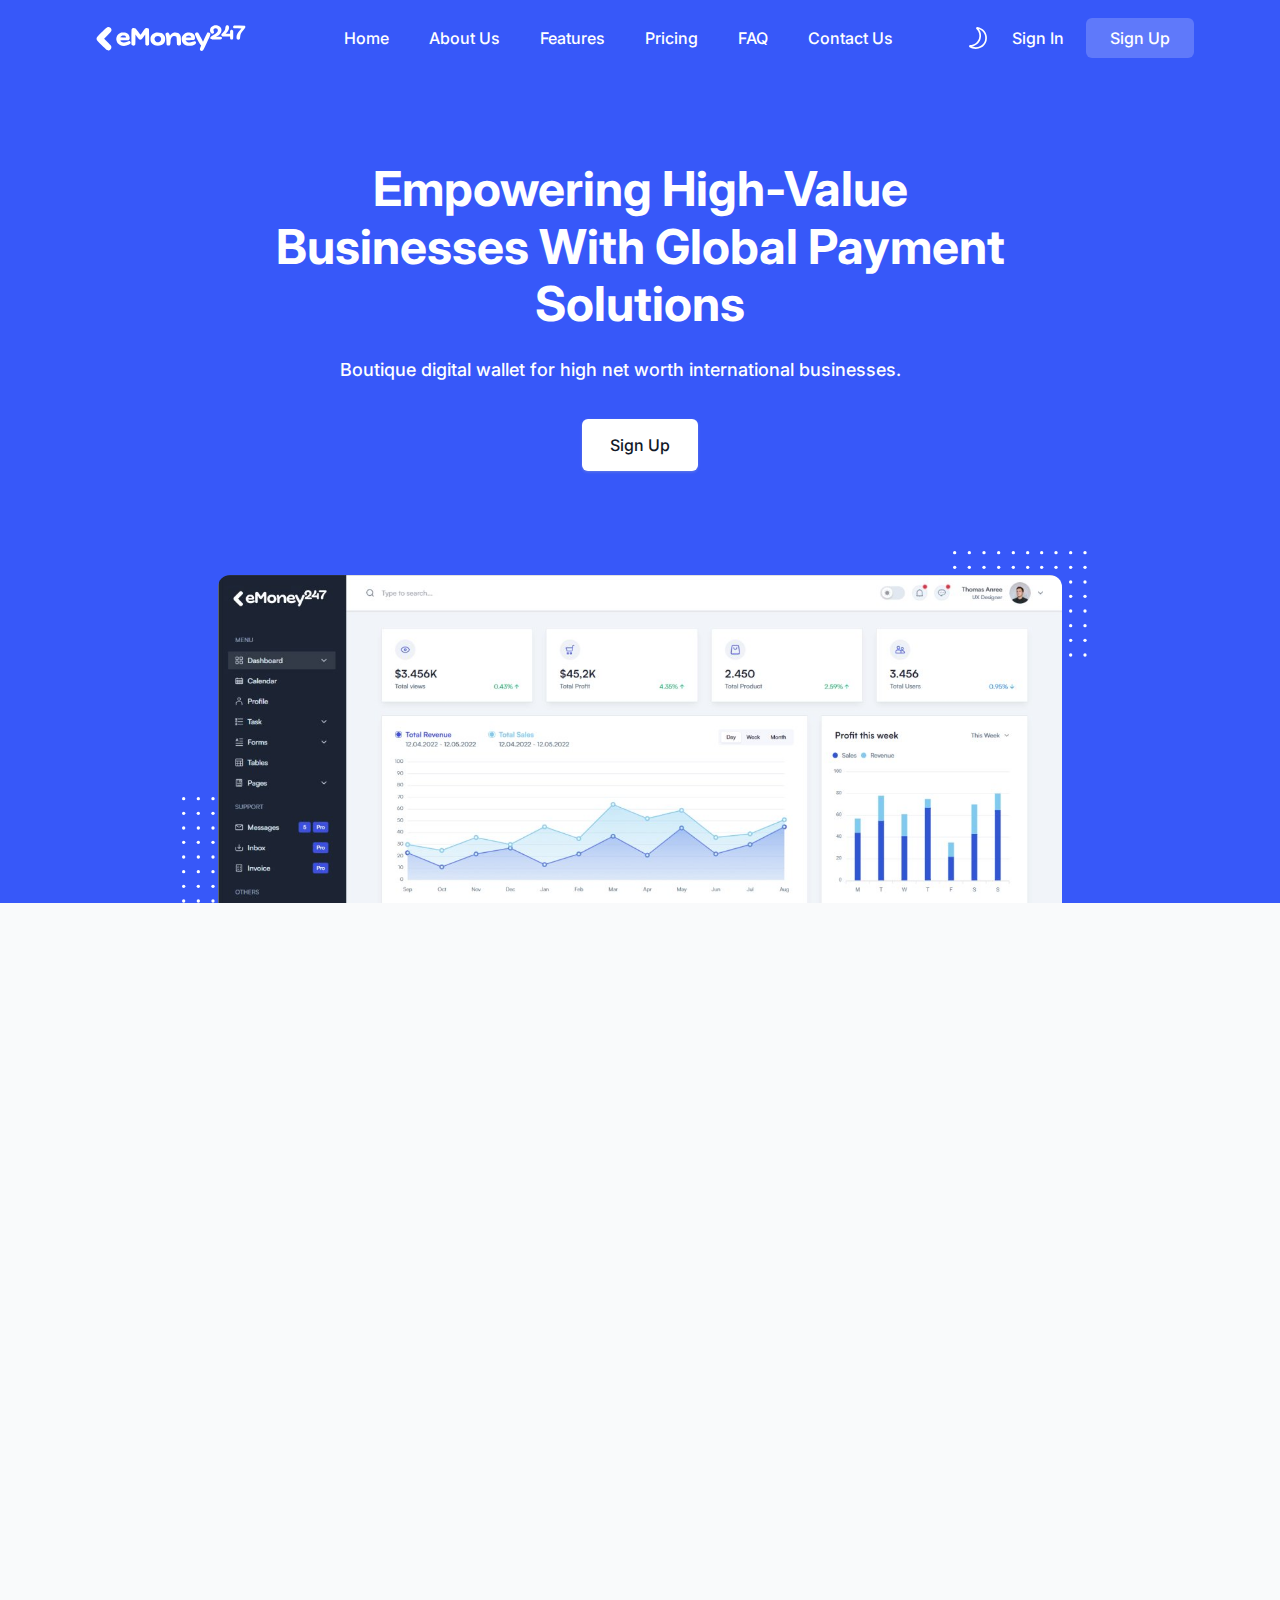
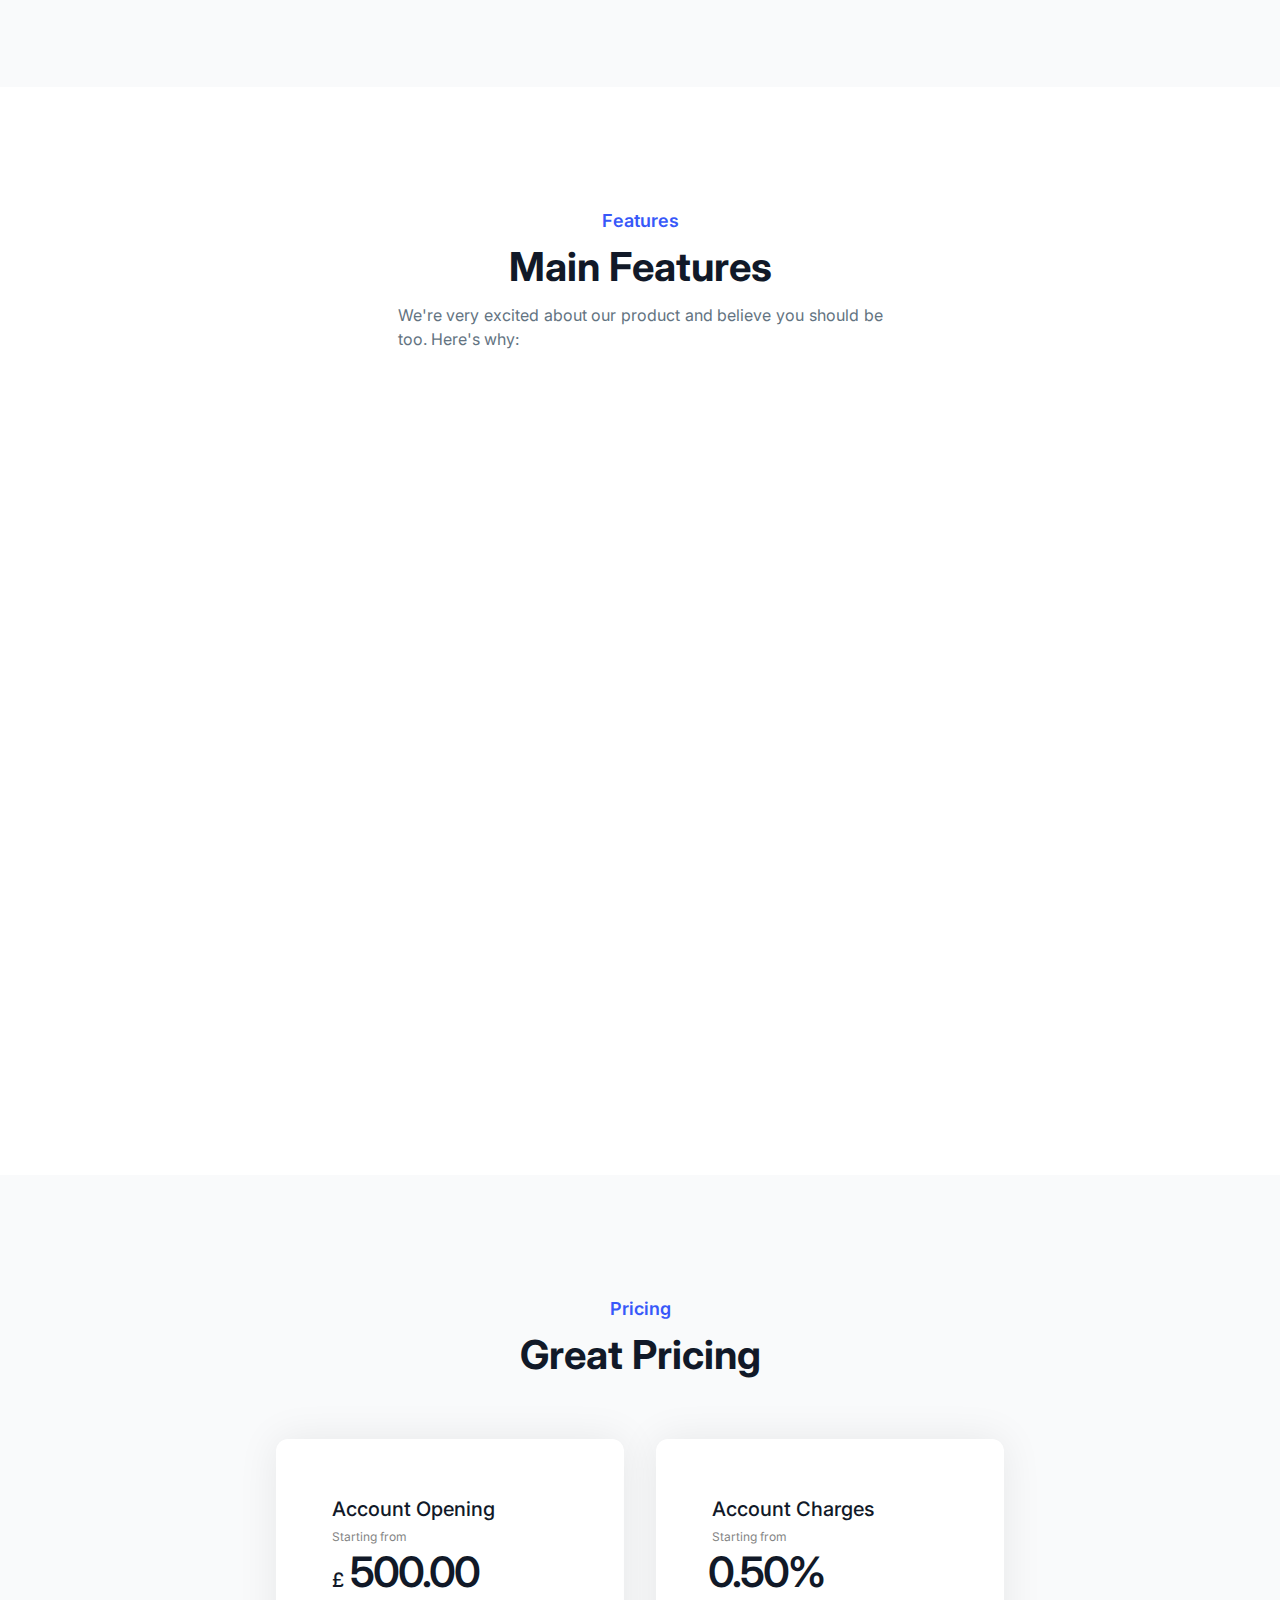
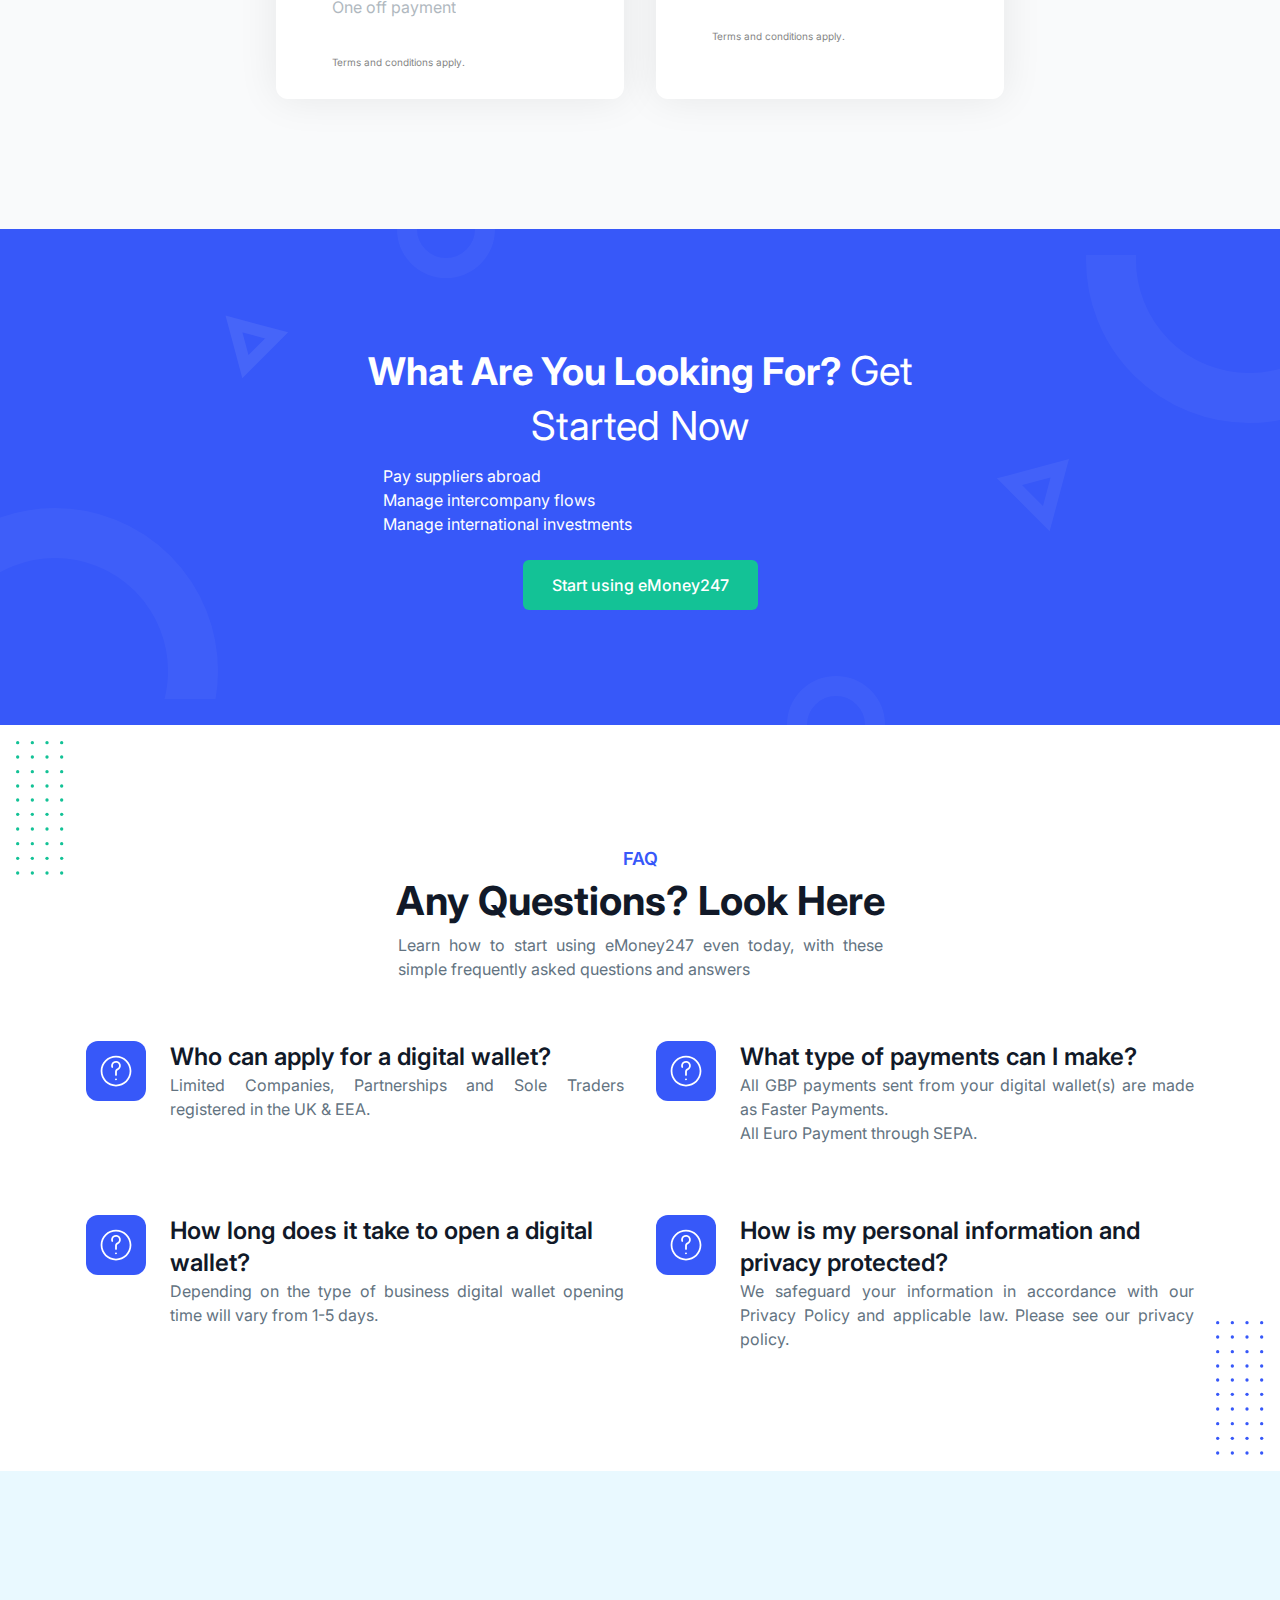
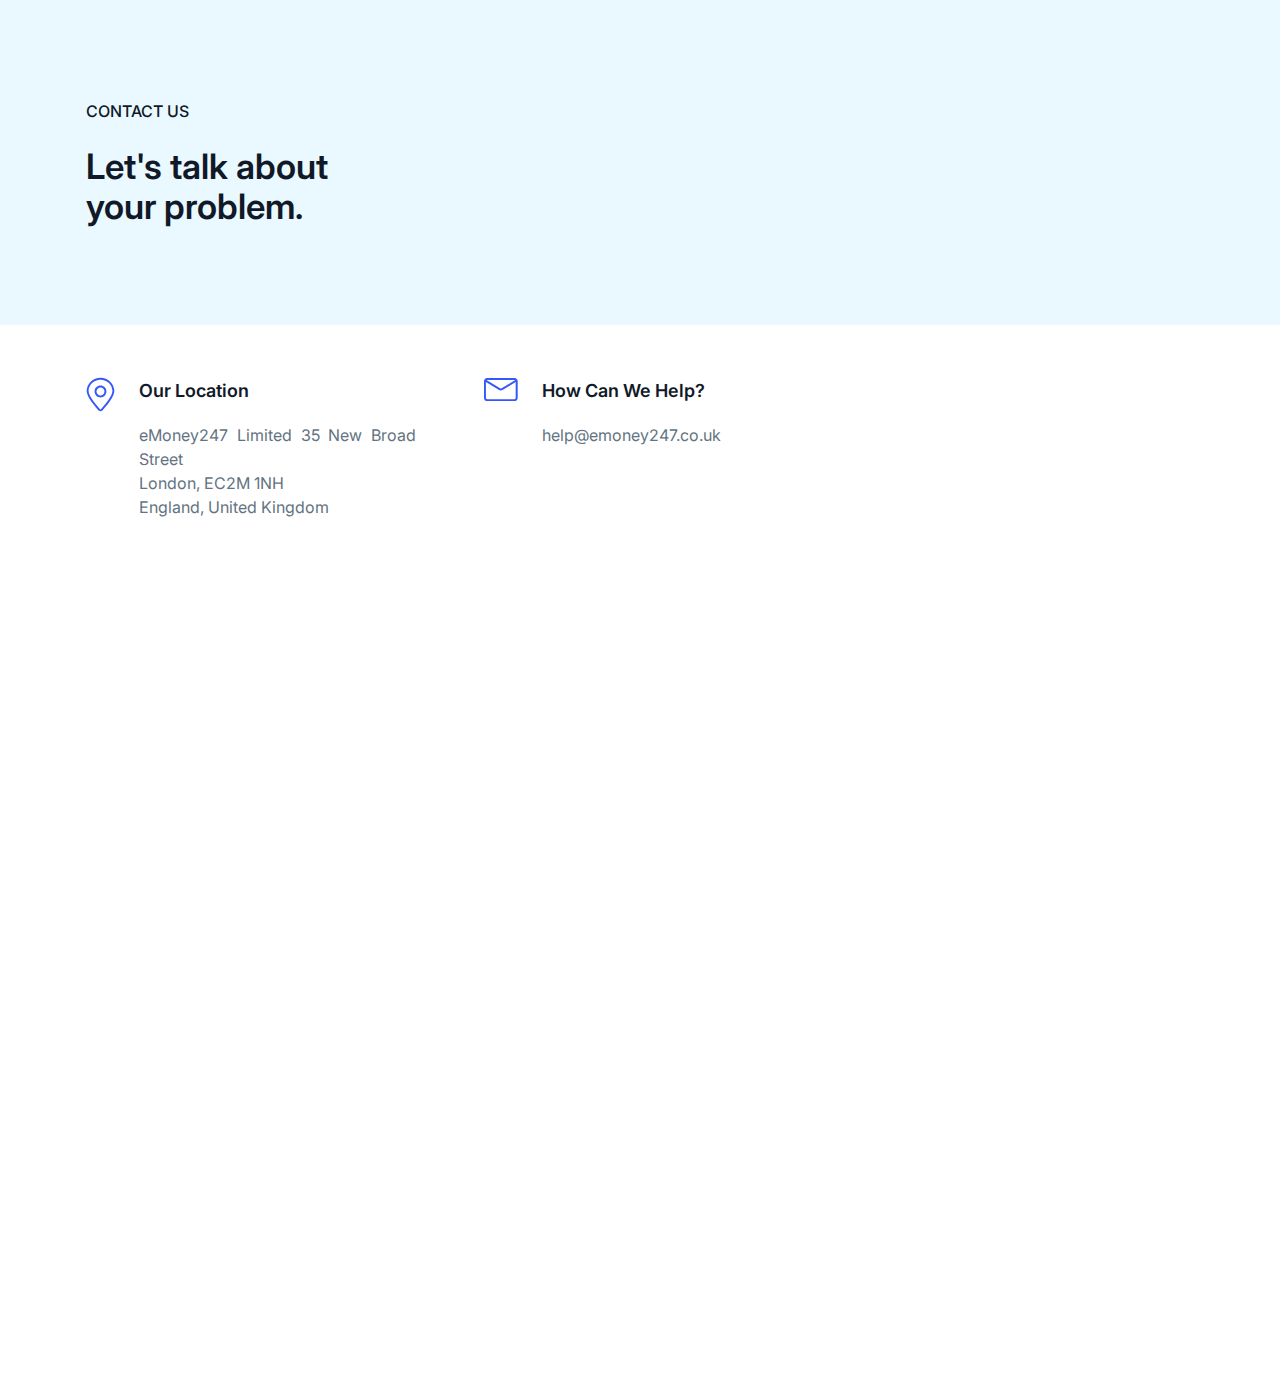
==== commit 4039a27b: "Update index.html" ====
--- a/index.html
+++ b/index.html
@@ -2101,7 +2101,7 @@
                             class="mb-6 text-4xl font-semibold text-dark dark:text-white xl:text-[42px] xl:leading-[1.21]"
                     >
                         <span class="text-xl font-medium">£</span>
-                        <span class="-ml-1 -tracking-[2px]">499.00</span>
+                        <span class="-ml-1 -tracking-[2px]">500.00</span>
                         <div class="one-off">
                         <span
                                 class="text-base font-normal text-body-color dark:text-dark-6"
@@ -2160,7 +2160,6 @@
                                 class="mx-auto mb-6 max-w-[515px] text-base leading-[1.5] text-white"
                         >
                             Pay suppliers abroad <br>
-                            Get paid in a foreign currency <br>
                             Manage intercompany flows <br>
                             Manage international investments <br>
                         </p>
@@ -3333,6 +3332,14 @@
                                 Features
                             </a>
                         </li>
+                        <li>
+                            <a
+                                    href="#pricing"
+                                    class="mb-3 inline-block text-base text-gray-7 hover:text-primary"
+                            >
+                                Pricing
+                            </a>
+                        </li>
                     </ul>
                 </div>
             </div>
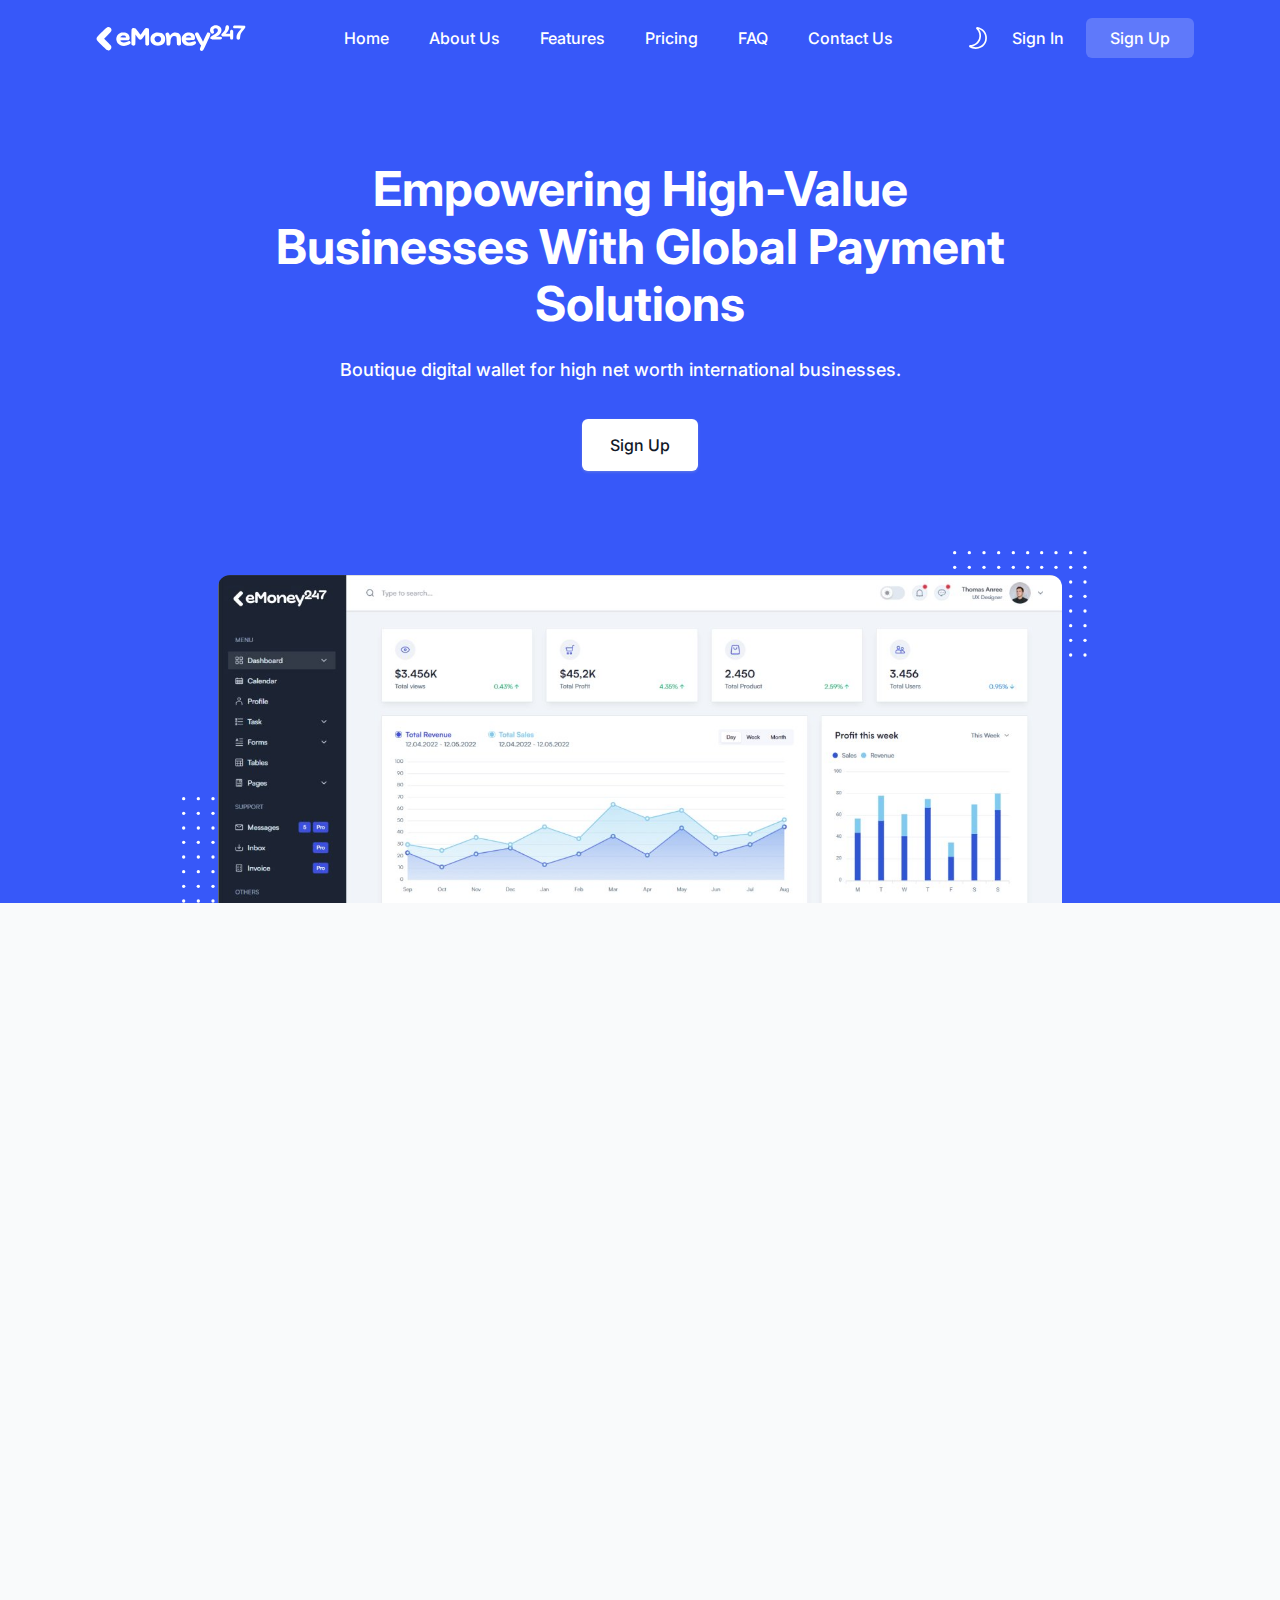
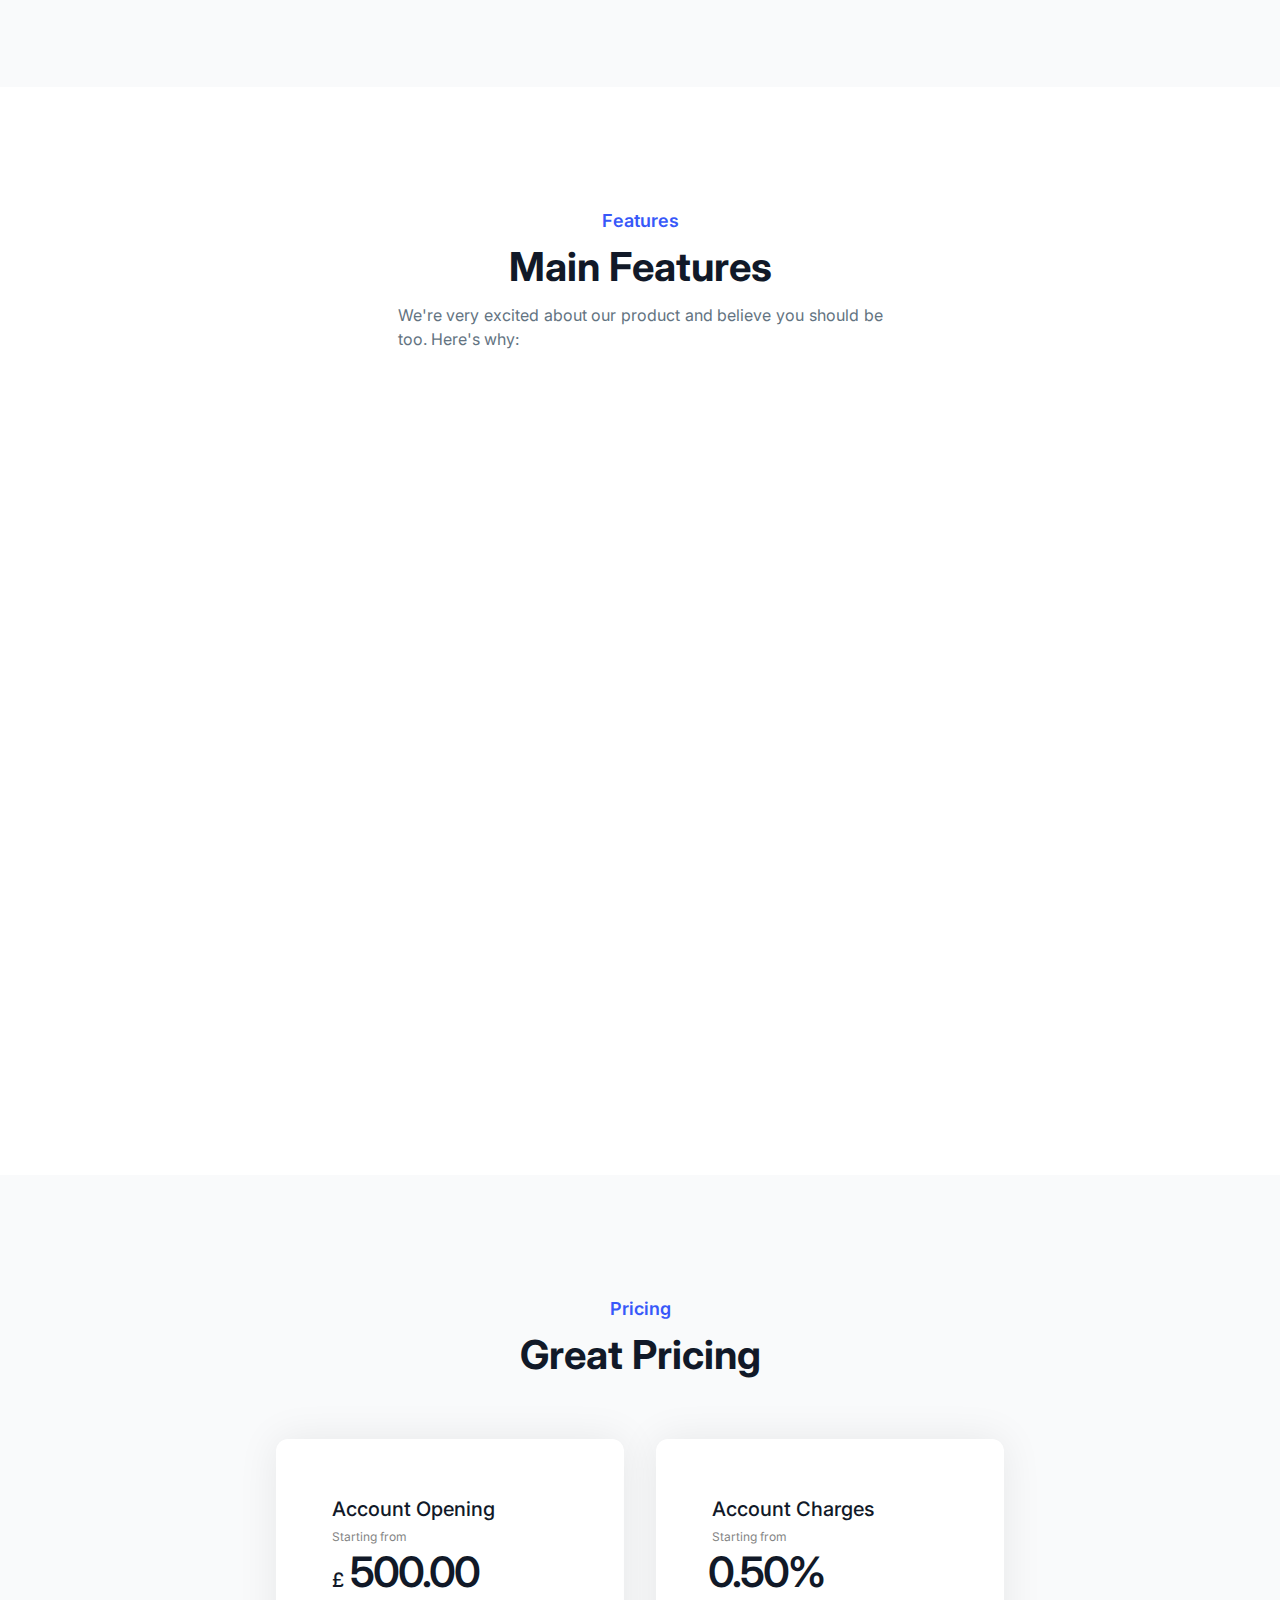
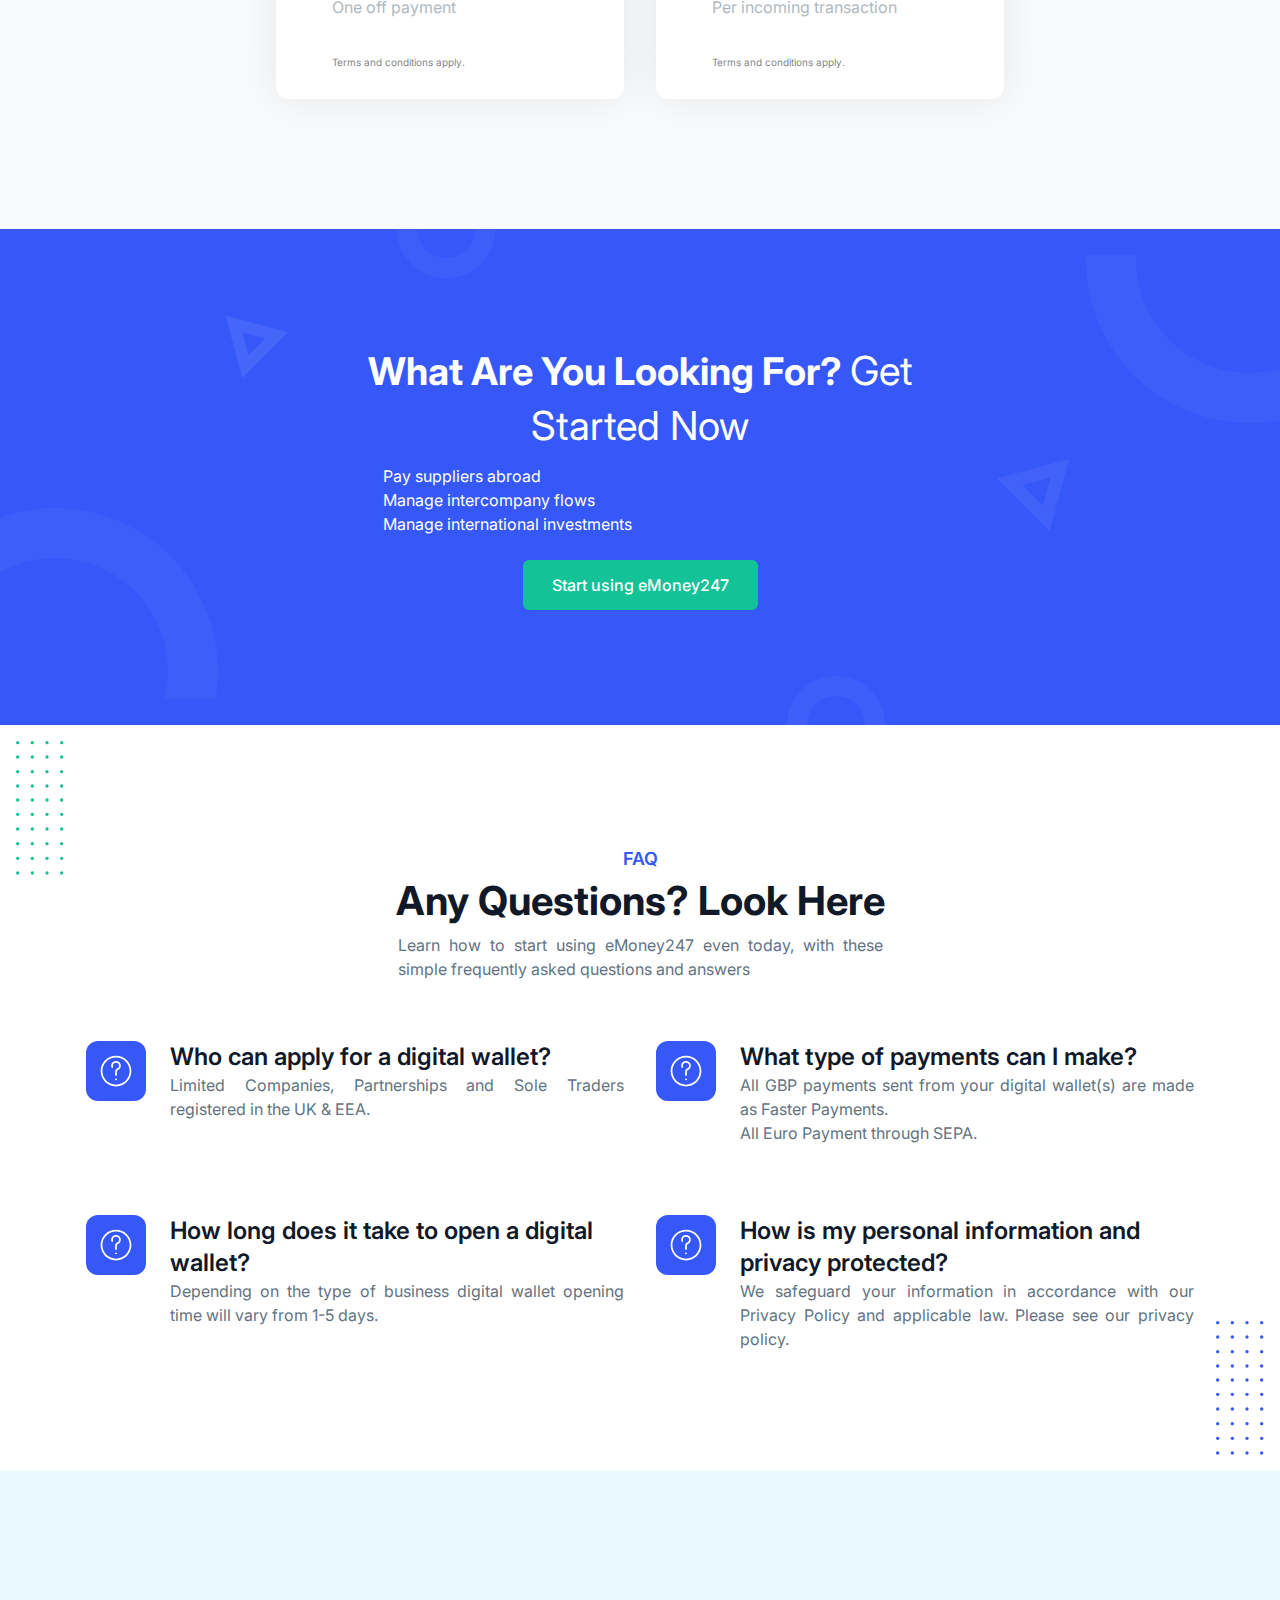
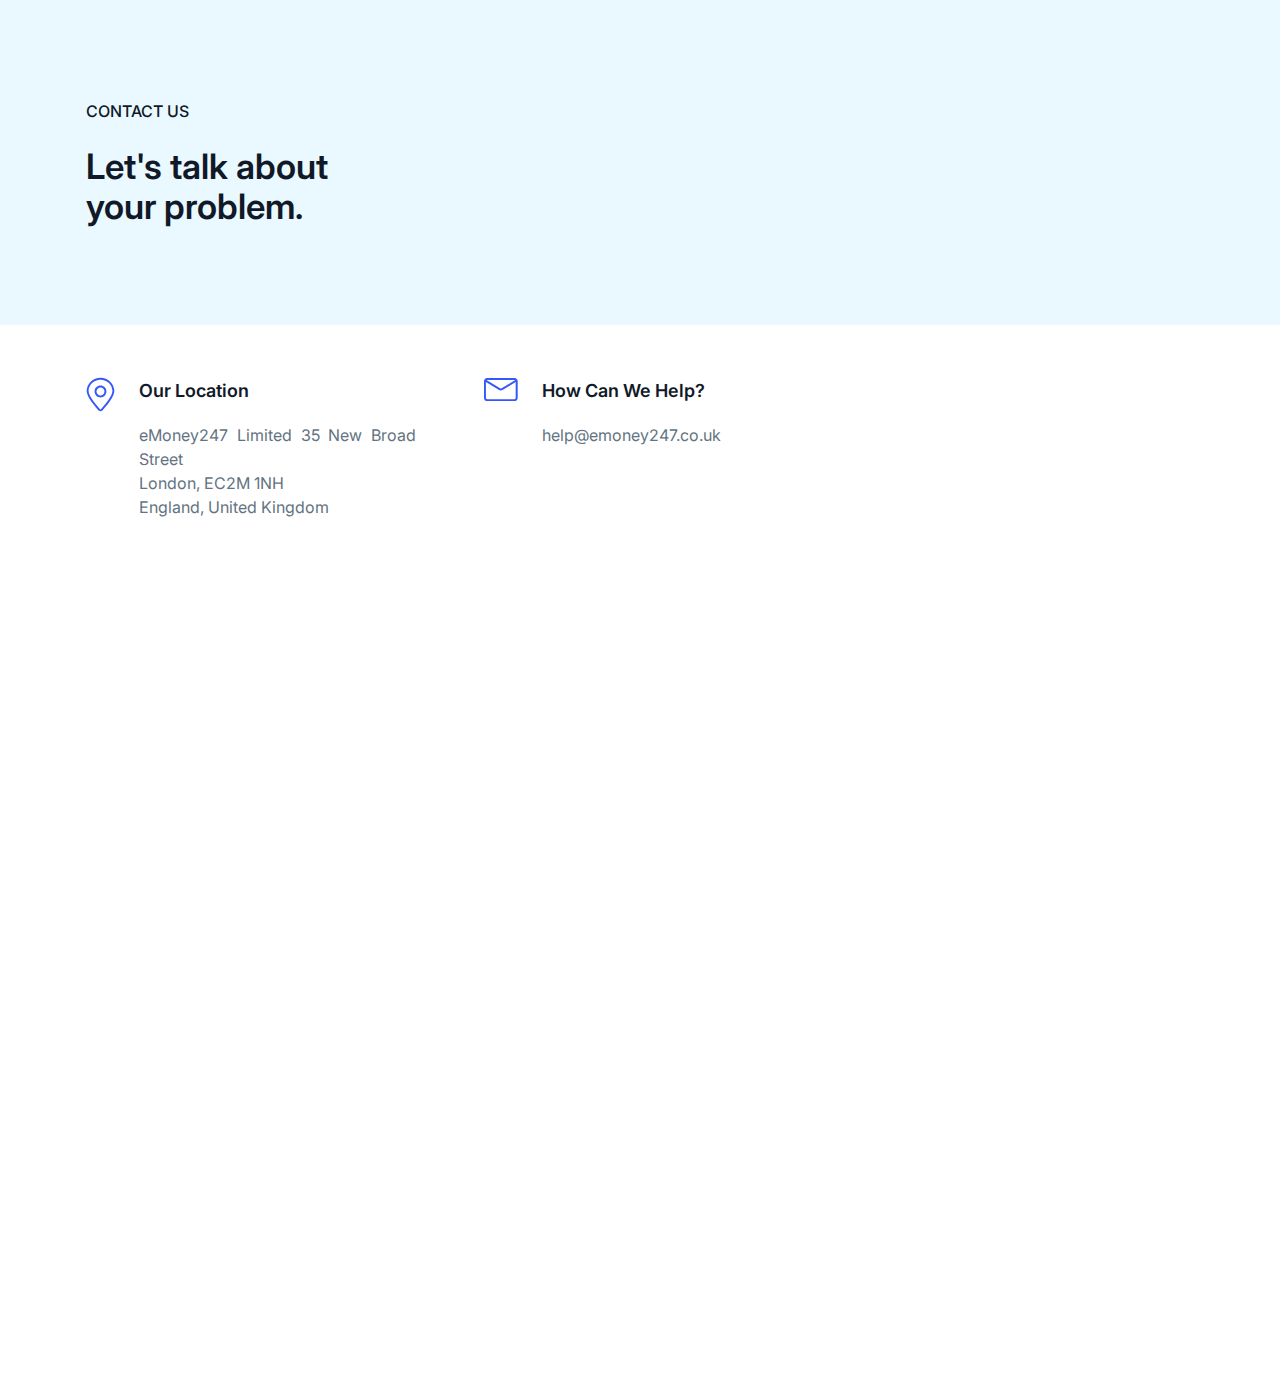
==== commit 3e136e6c: "Update index.html" ====
--- a/index.html
+++ b/index.html
@@ -2128,7 +2128,15 @@
                             class="mb-6 text-4xl font-semibold text-dark dark:text-white xl:text-[42px] xl:leading-[1.21]"
                     >
                         <span class="-ml-1 -tracking-[2px]">0.50%</span>
+                        <div class="one-off">
+                        <span
+                                class="text-base font-normal text-body-color dark:text-dark-6"
+                        >
+                  Per incoming transaction
+                </span>
+                        </div>
                     </h2>
+
 
                     <span class="disclaimer">Terms and conditions apply.</span>
 
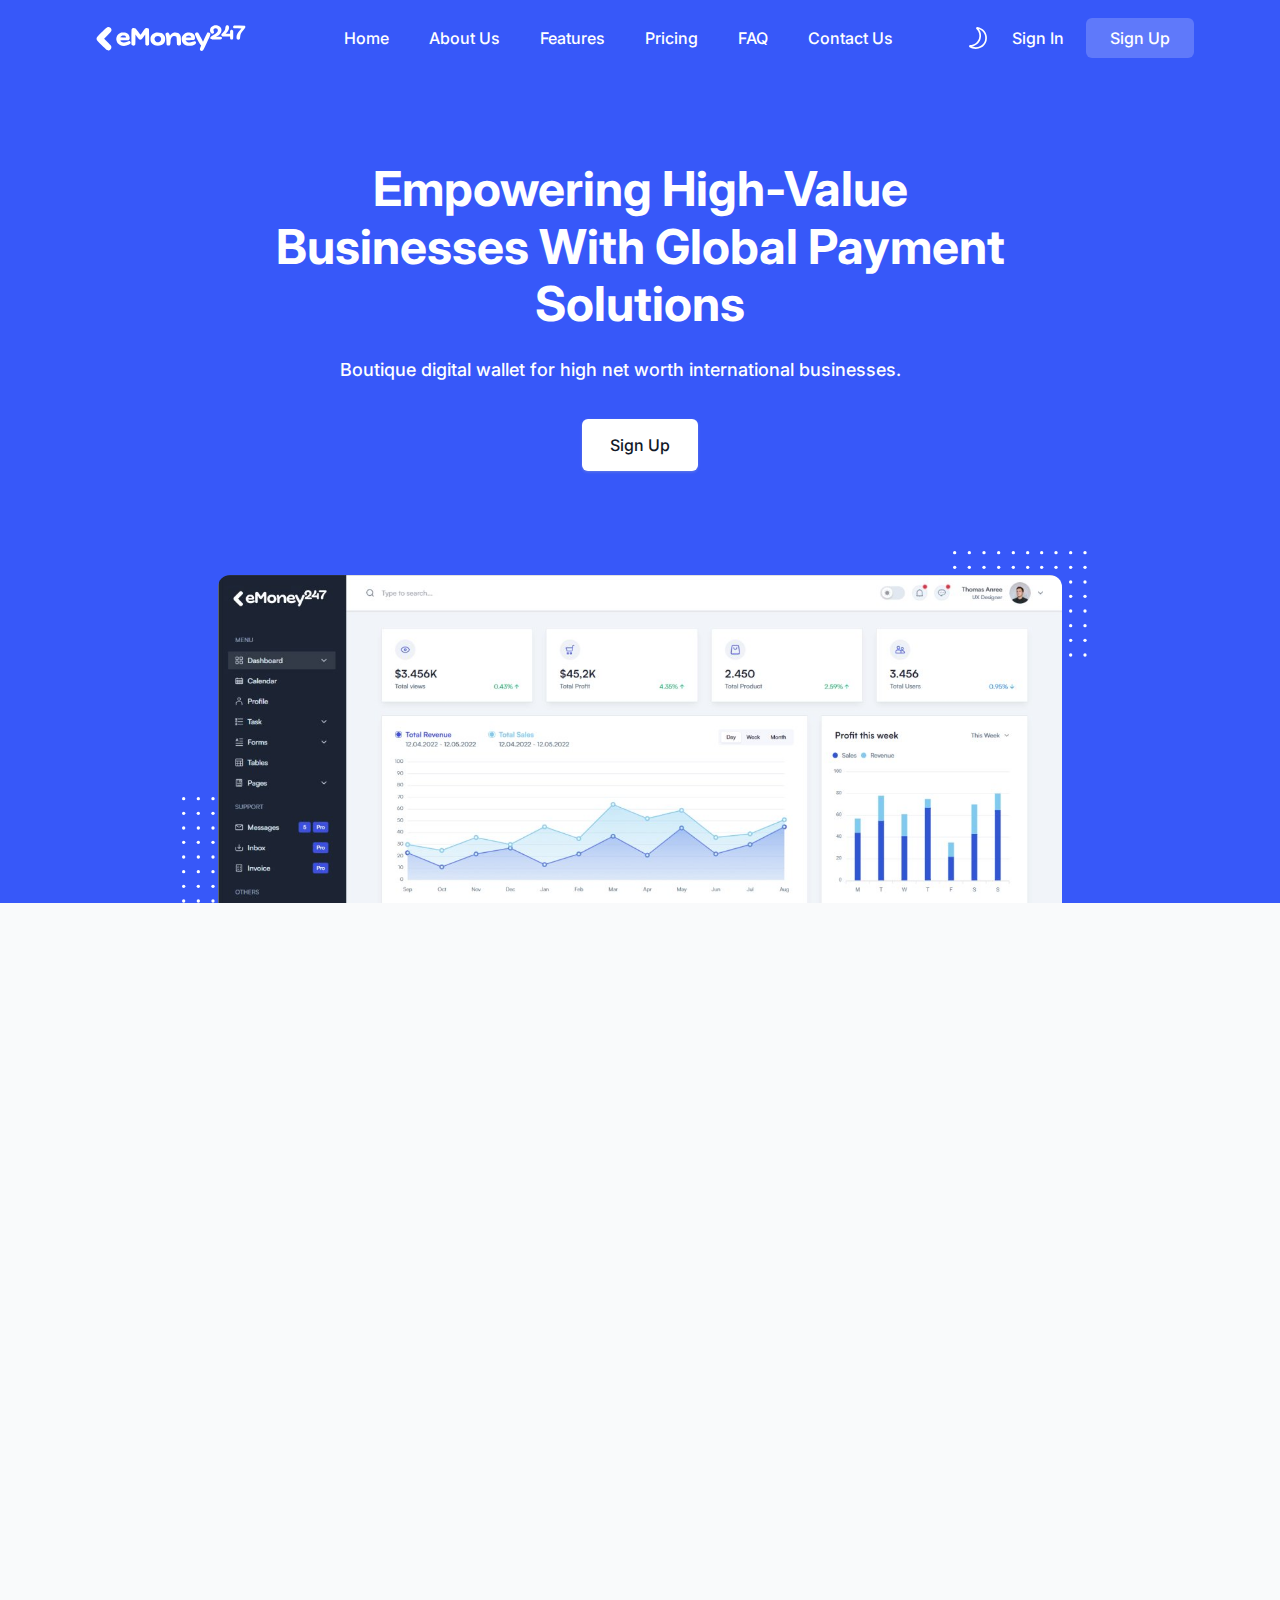
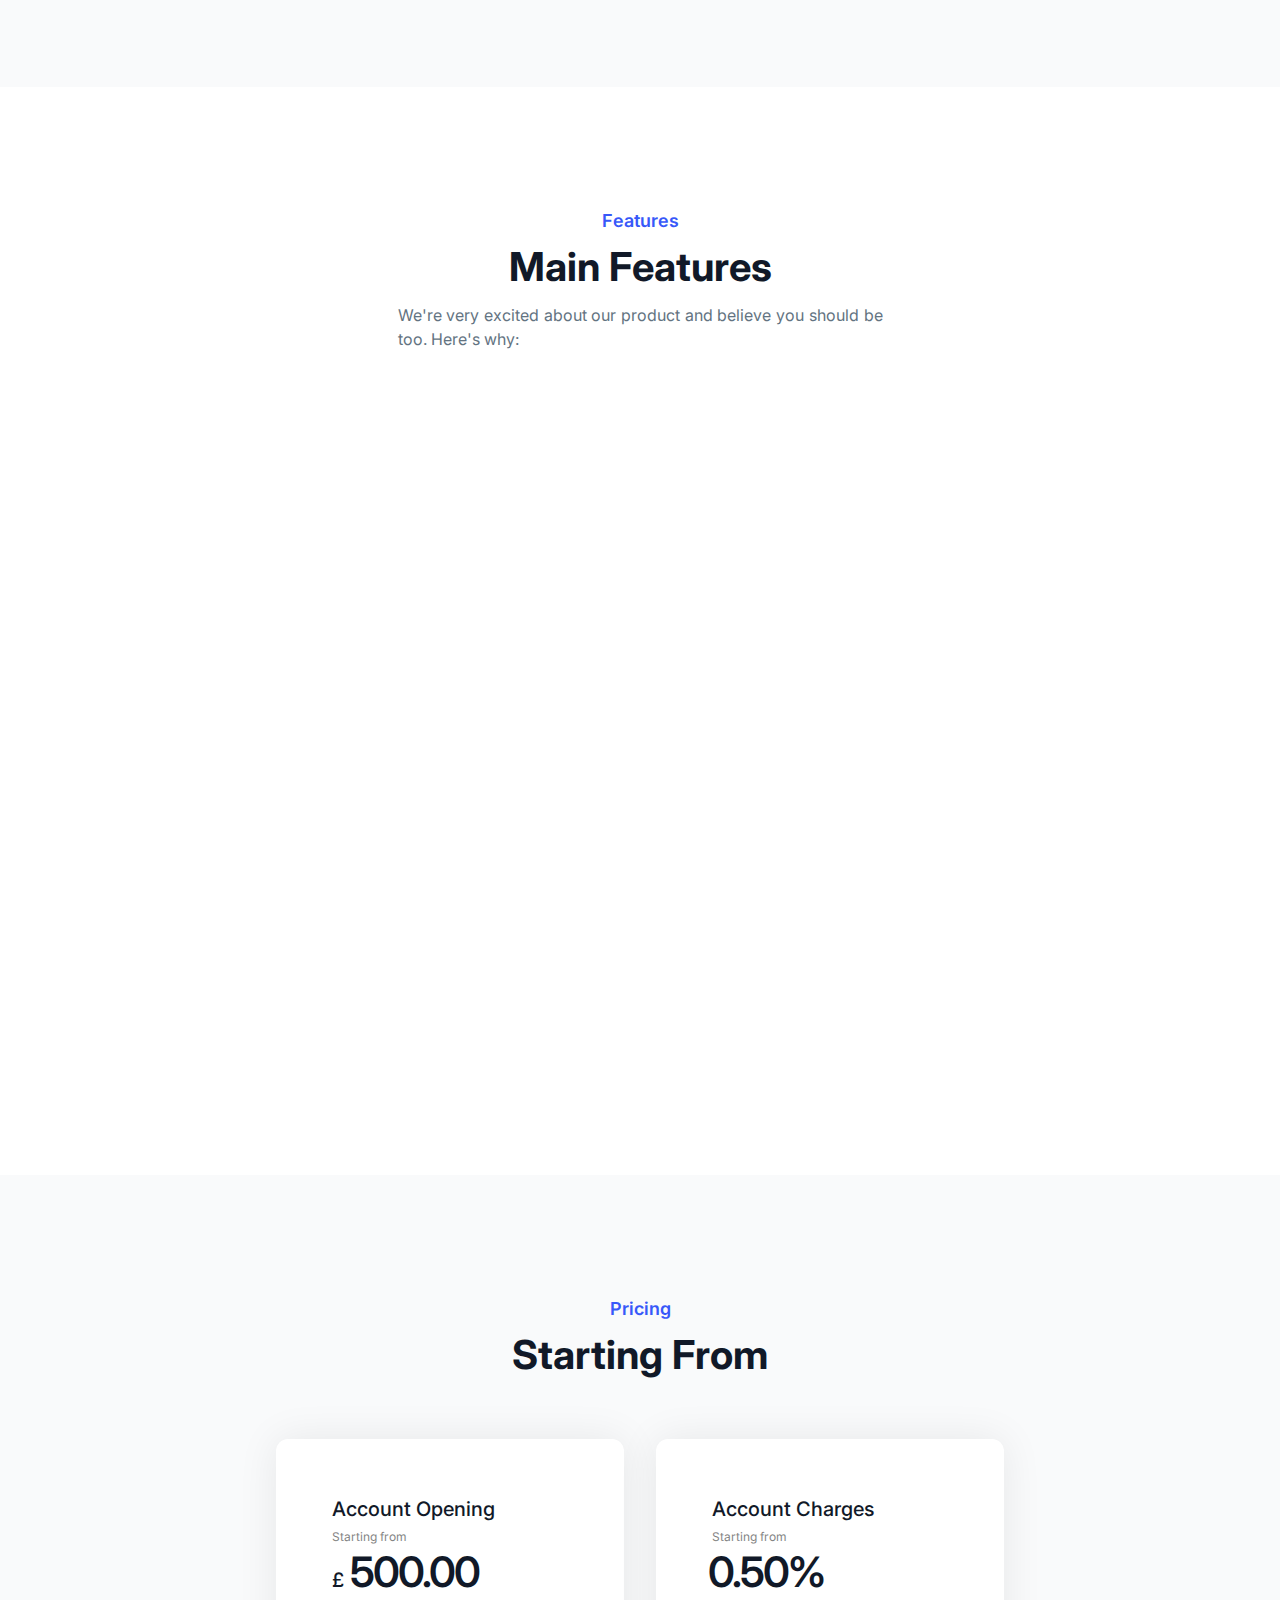
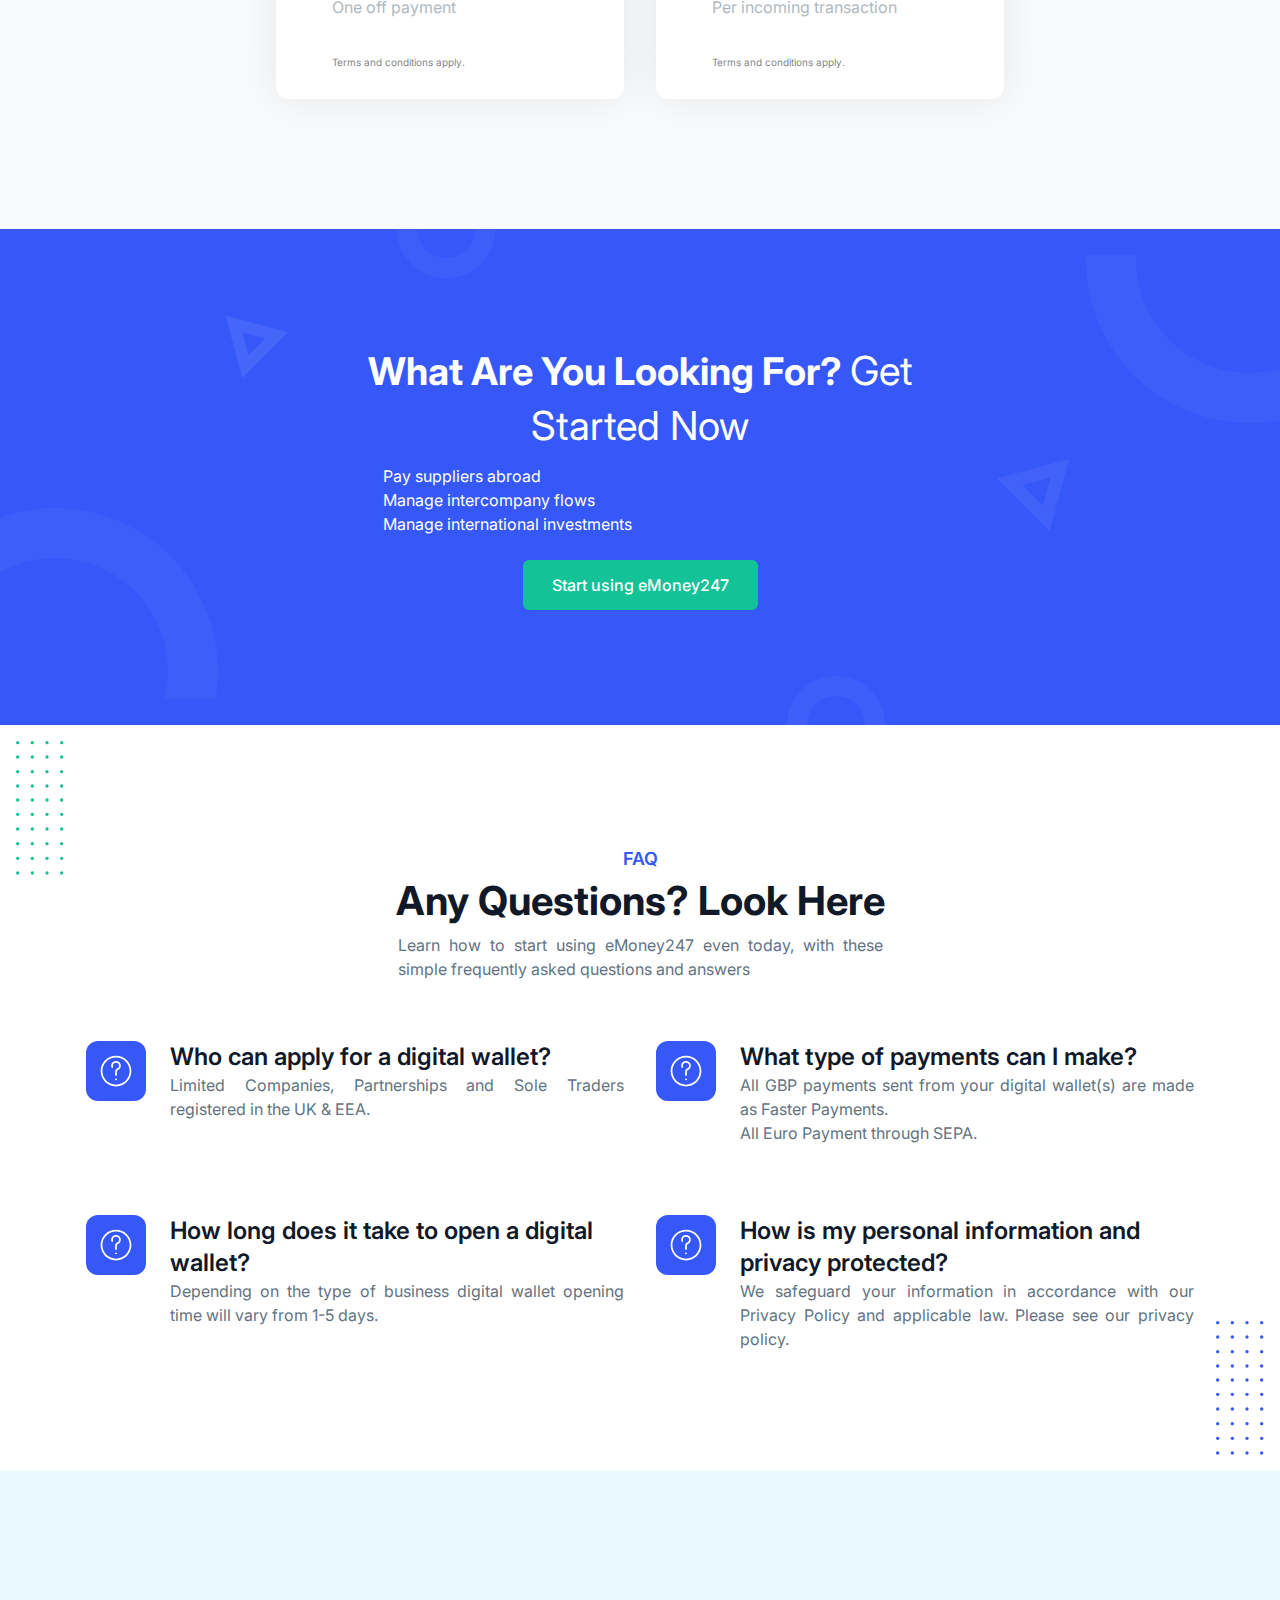
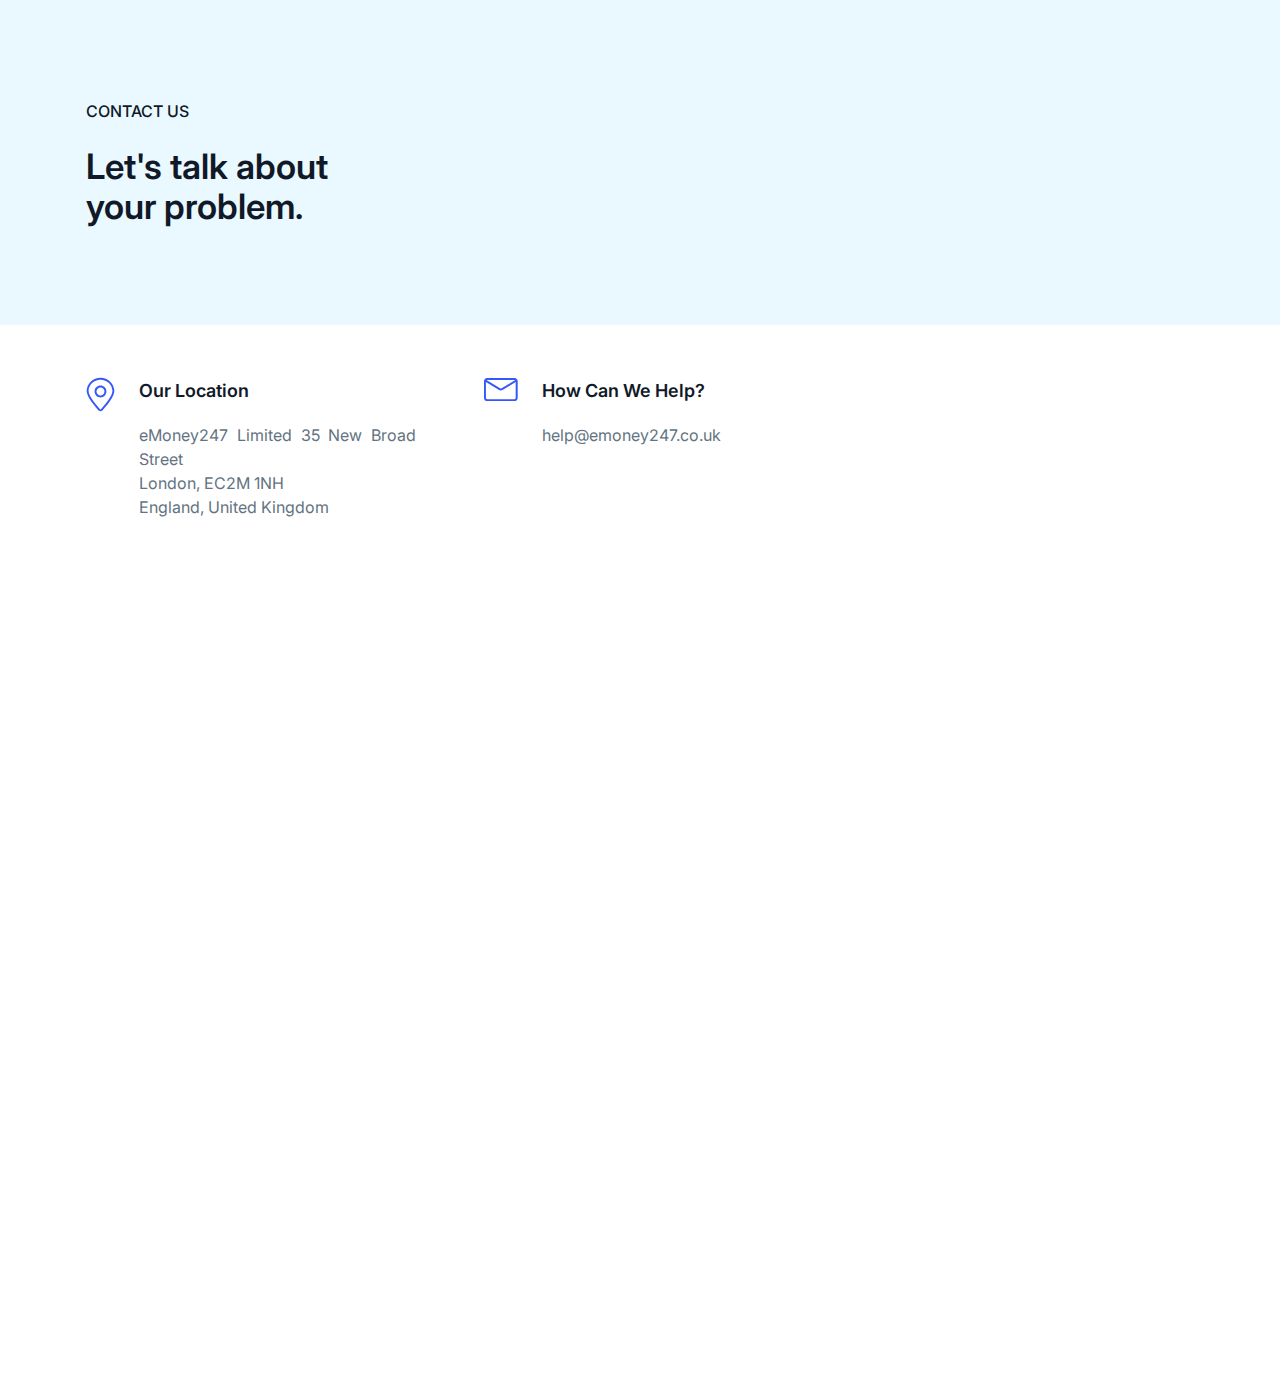
==== commit 575d5857: "Update index.html" ====
--- a/index.html
+++ b/index.html
@@ -2081,7 +2081,7 @@
                     <h2
                             class="mb-3 text-3xl font-bold text-dark dark:text-white sm:text-4xl md:text-[40px] md:leading-[1.2]"
                     >
-                        Great Pricing
+                        Starting From
                     </h2>
                 </div>
             </div>
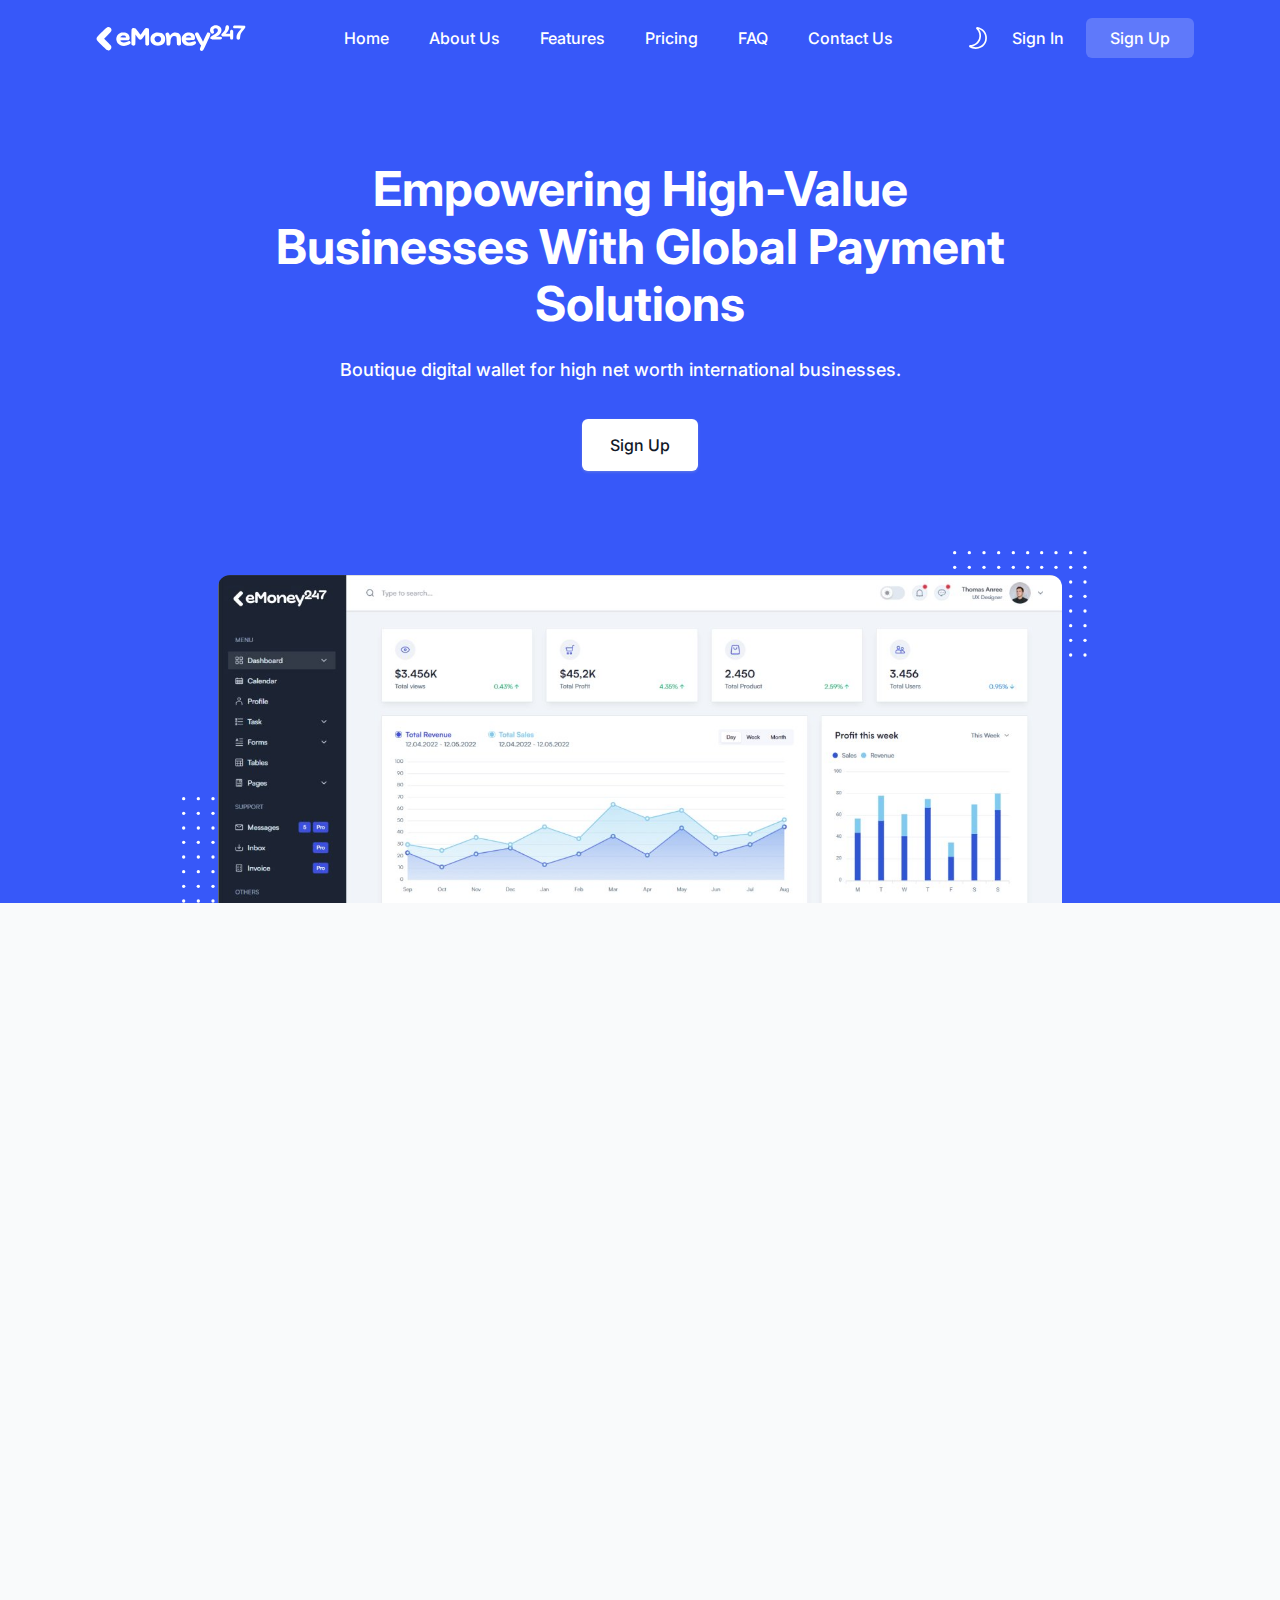
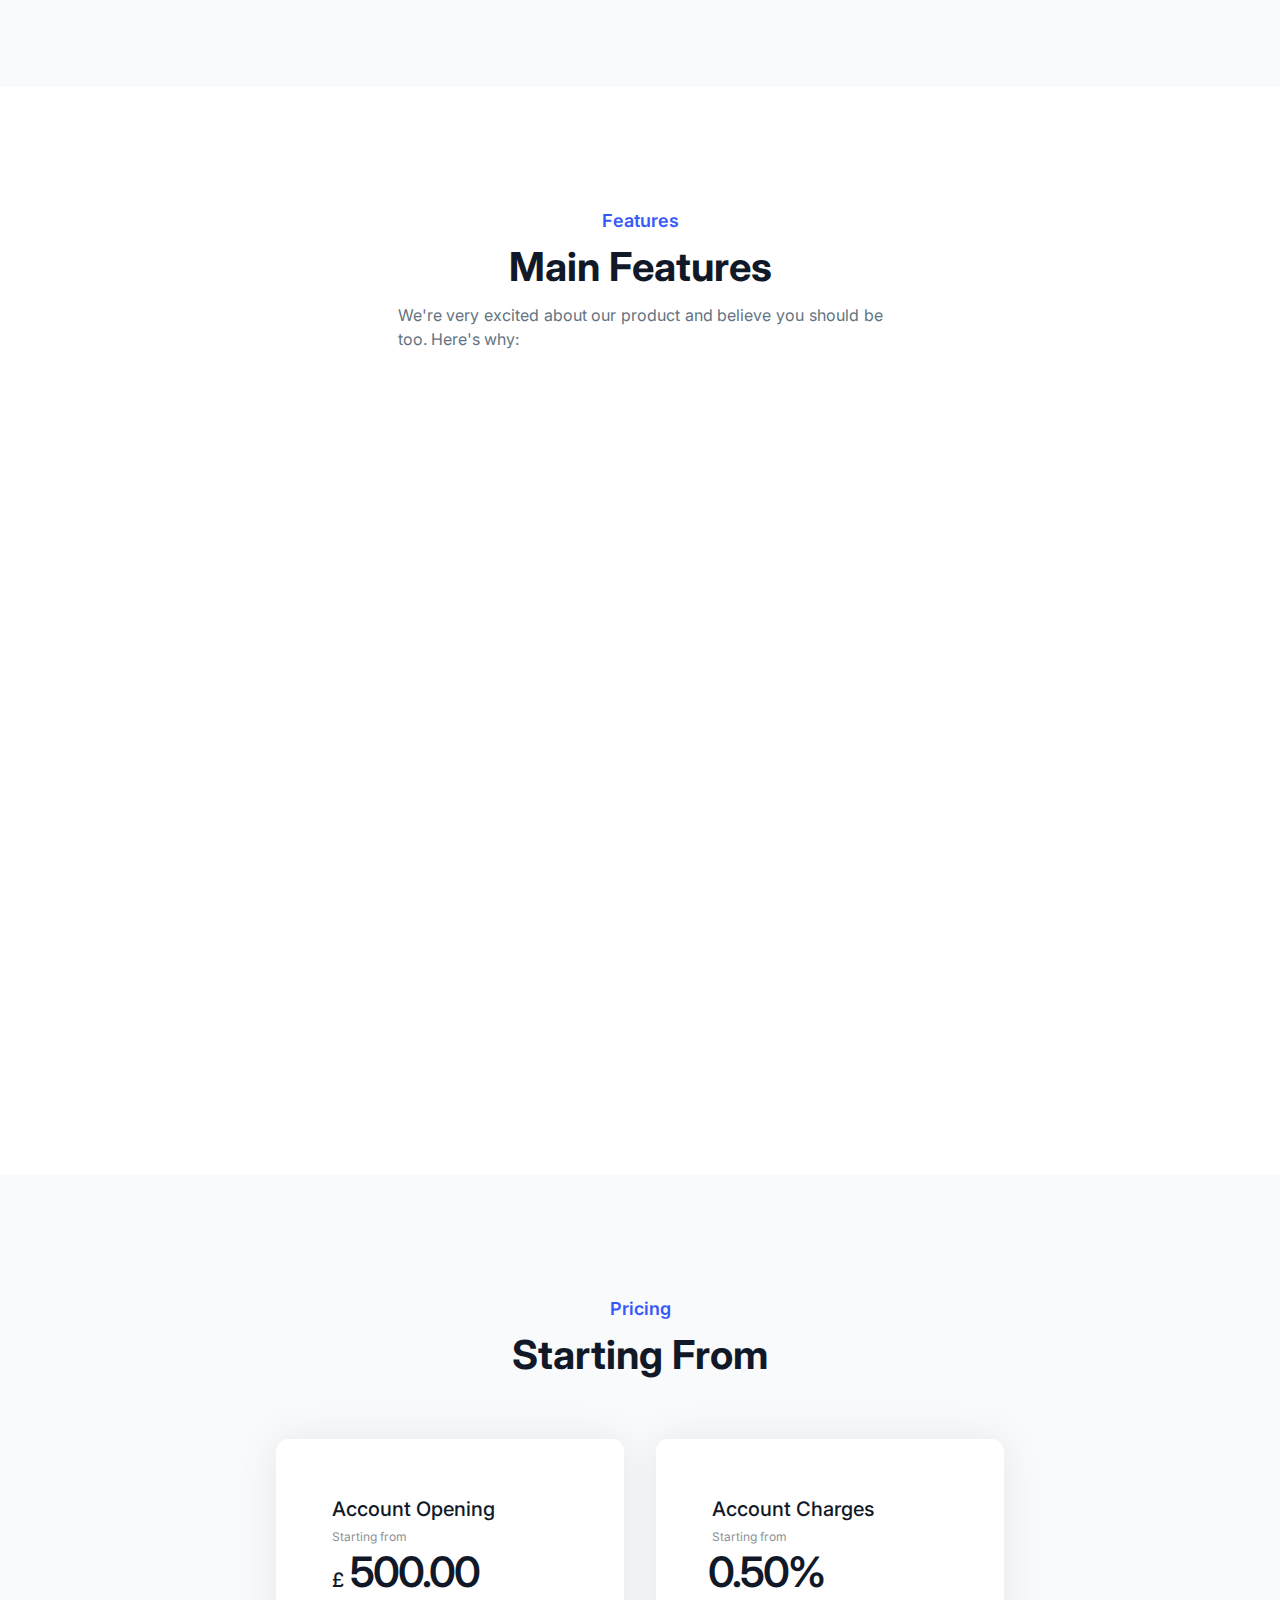
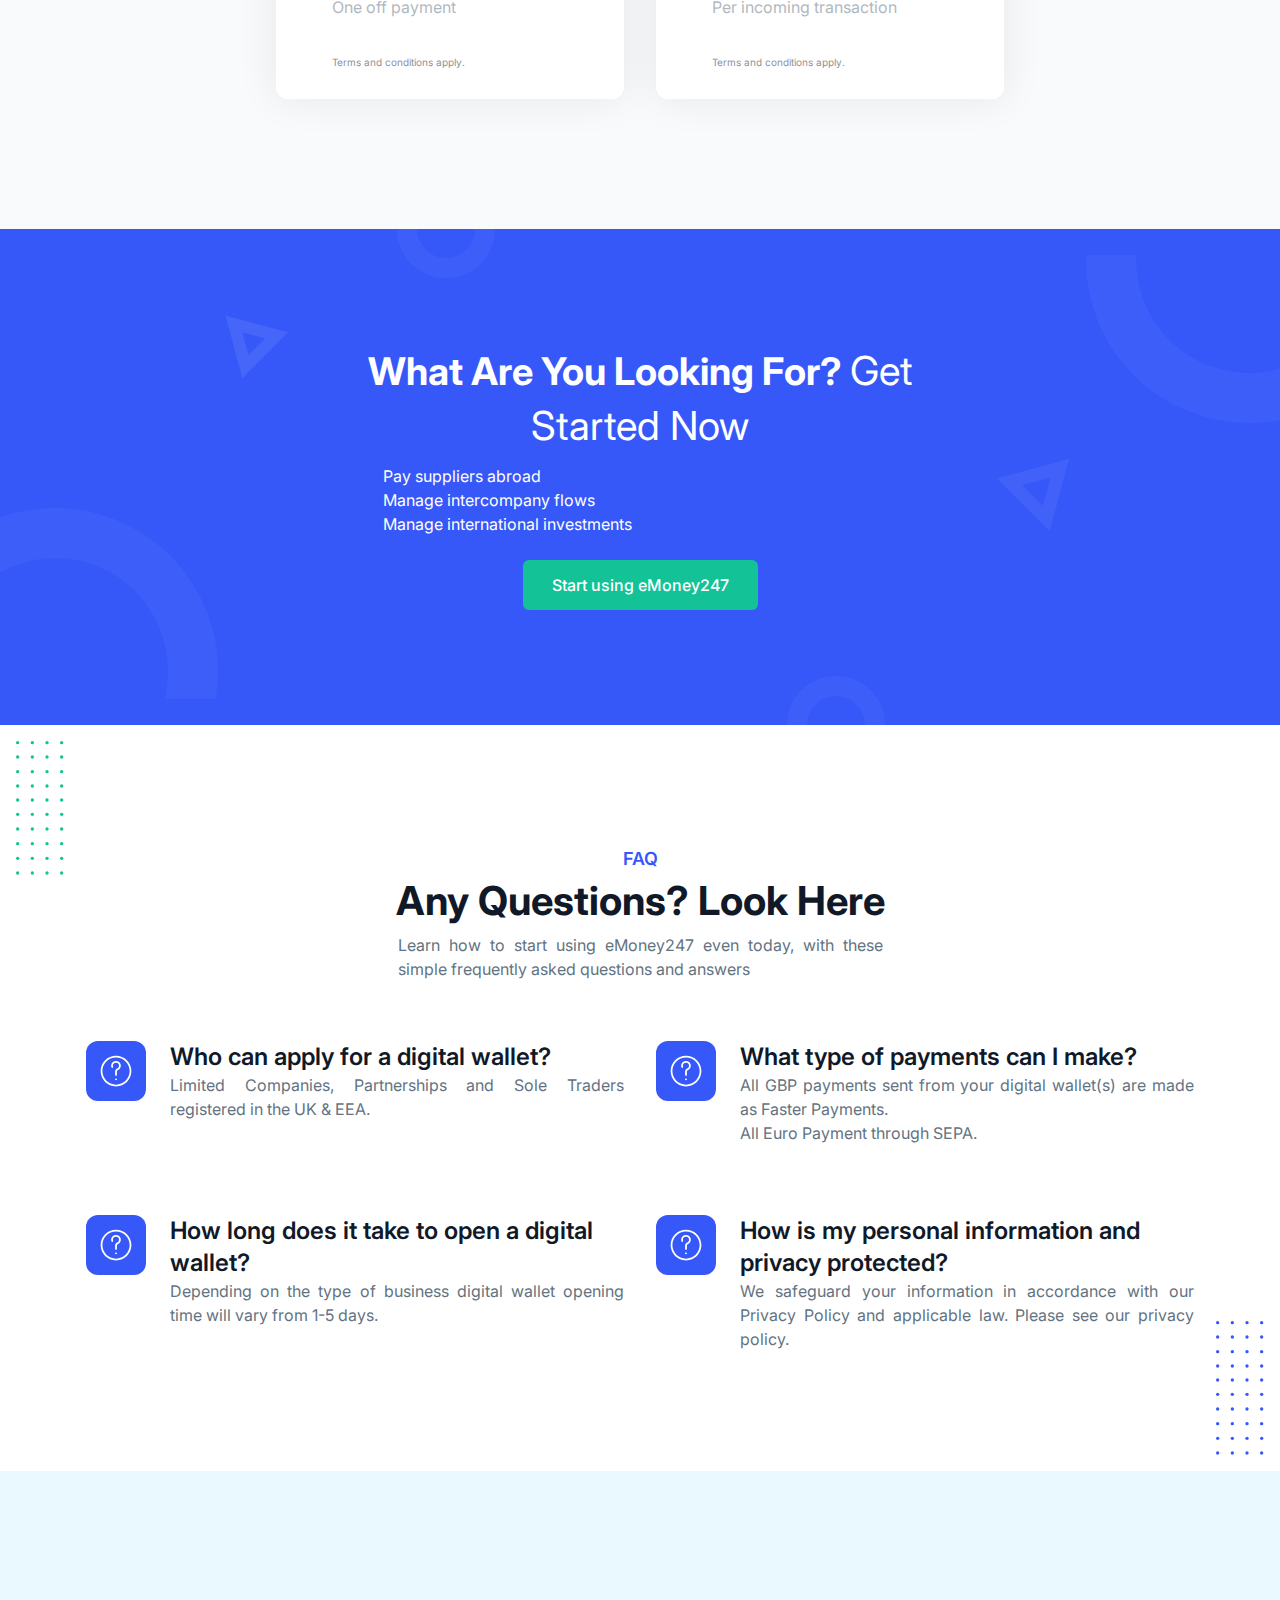
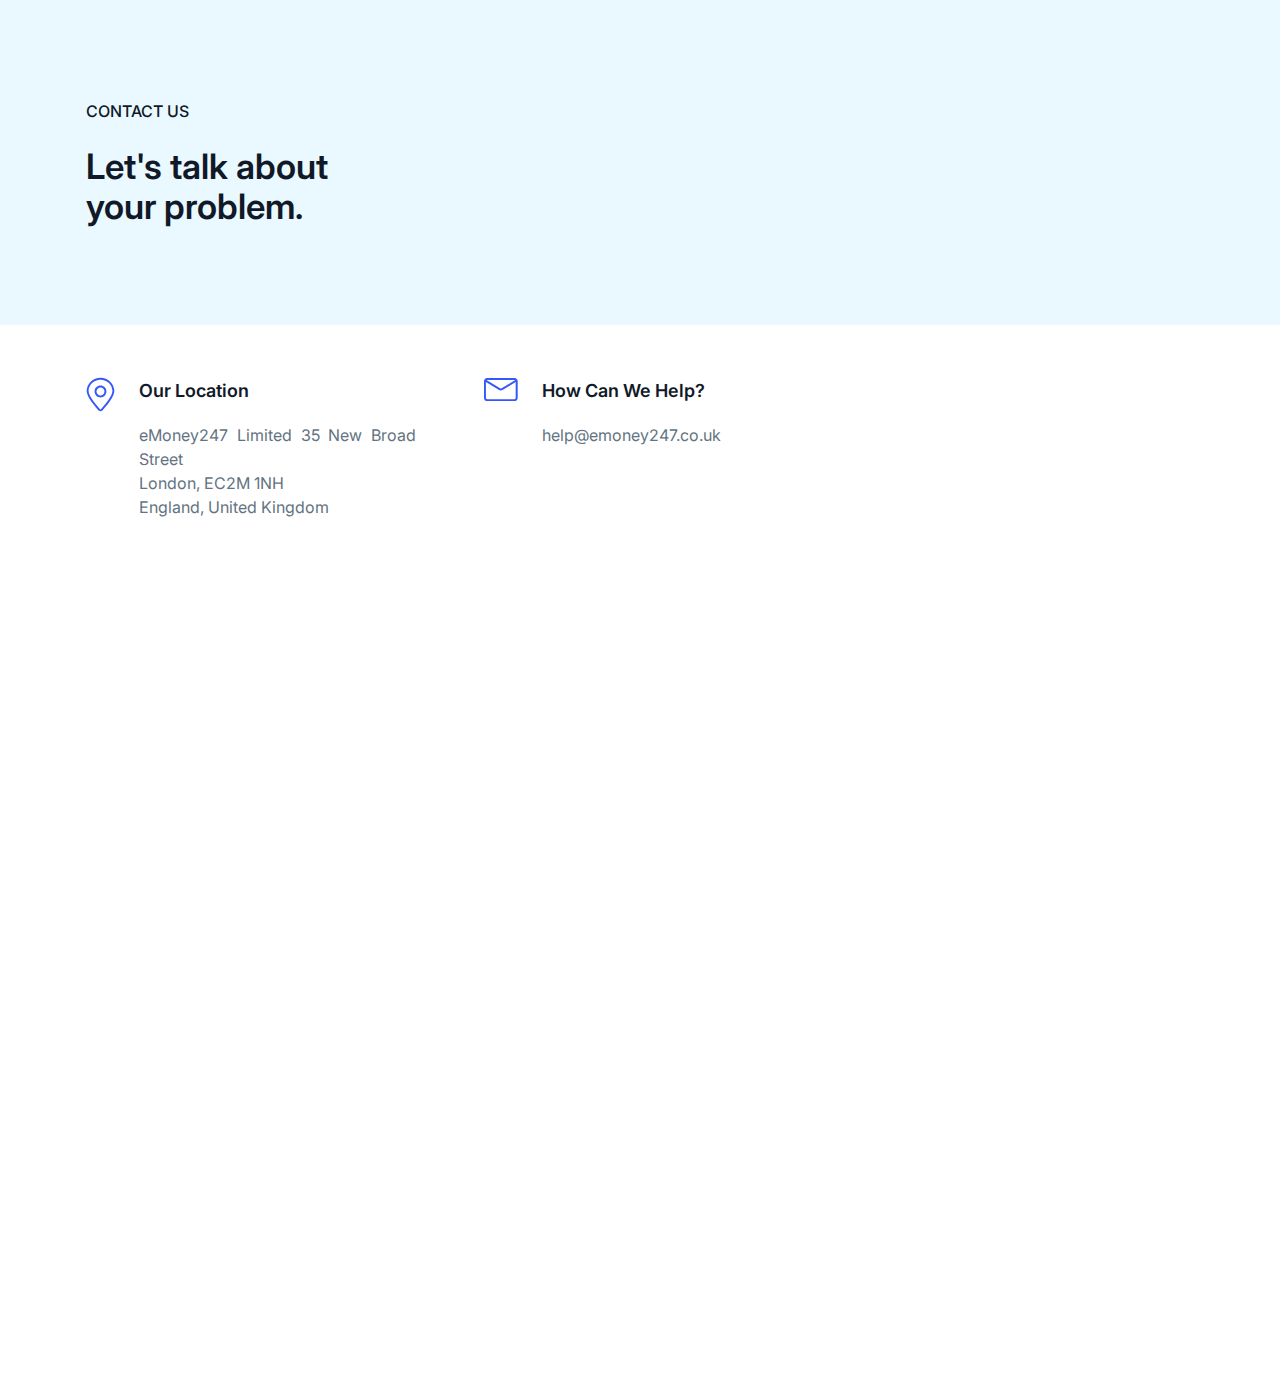
==== commit 7d64dd08: "Update index.html" ====
--- a/index.html
+++ b/index.html
@@ -2096,7 +2096,7 @@
               >
                 Account Opening
               </span>
-                    <span class="starting-from">Starting from</span>
+                    <span class="starting-from text-dark dark:text-white">Starting from</span>
                     <h2
                             class="mb-6 text-4xl font-semibold text-dark dark:text-white xl:text-[42px] xl:leading-[1.21]"
                     >
@@ -2111,7 +2111,7 @@
                         </div>
                     </h2>
 
-                    <span class="disclaimer">Terms and conditions apply.</span>
+                    <span class="disclaimer text-dark dark:text-white">Terms and conditions apply.</span>
 
                 </div>
             </div><div class="w-full px-4 md:w-1/2 lg:w-1/3">
@@ -2123,7 +2123,7 @@
               >
                 Account Charges
               </span>
-                    <span class="starting-from">Starting from</span>
+                    <span class="starting-from text-dark dark:text-white">Starting from</span>
                     <h2
                             class="mb-6 text-4xl font-semibold text-dark dark:text-white xl:text-[42px] xl:leading-[1.21]"
                     >
@@ -2138,7 +2138,7 @@
                     </h2>
 
 
-                    <span class="disclaimer">Terms and conditions apply.</span>
+                    <span class="disclaimer text-dark dark:text-white">Terms and conditions apply.</span>
 
                 </div>
             </div>
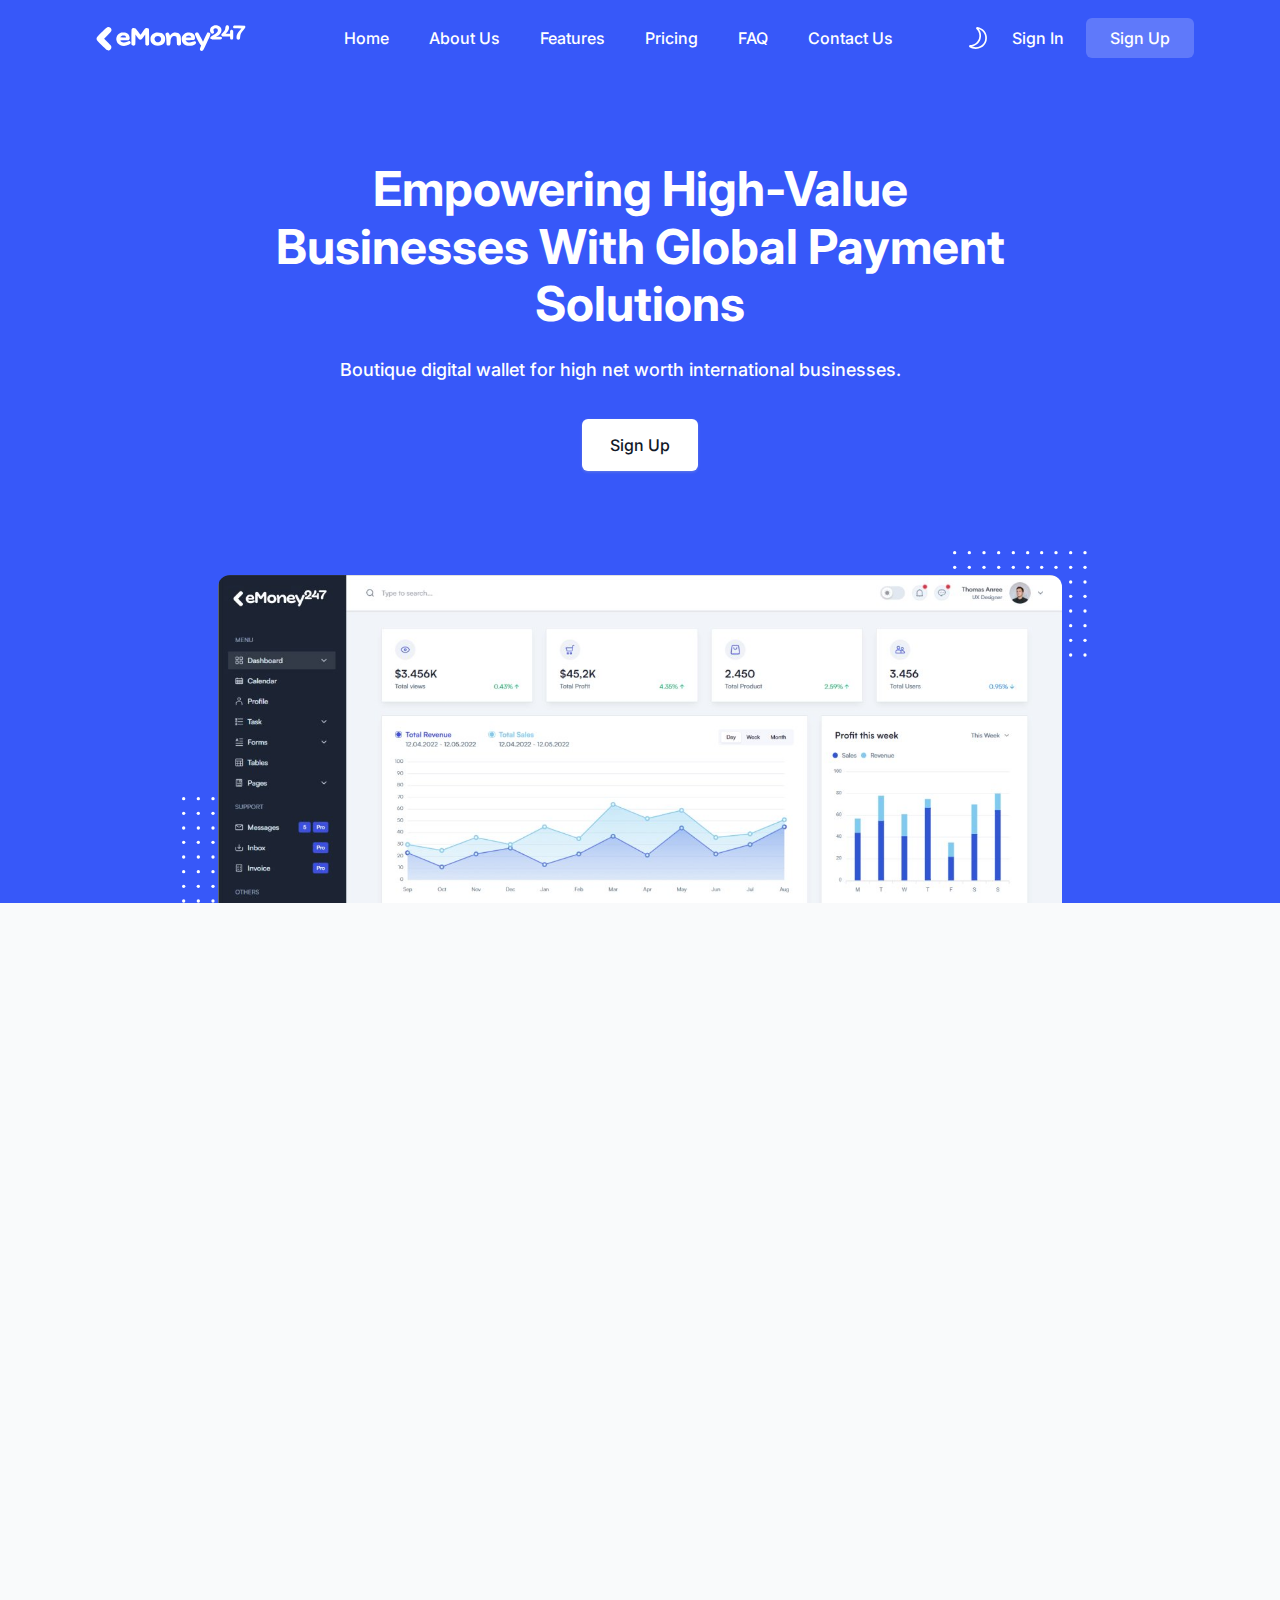
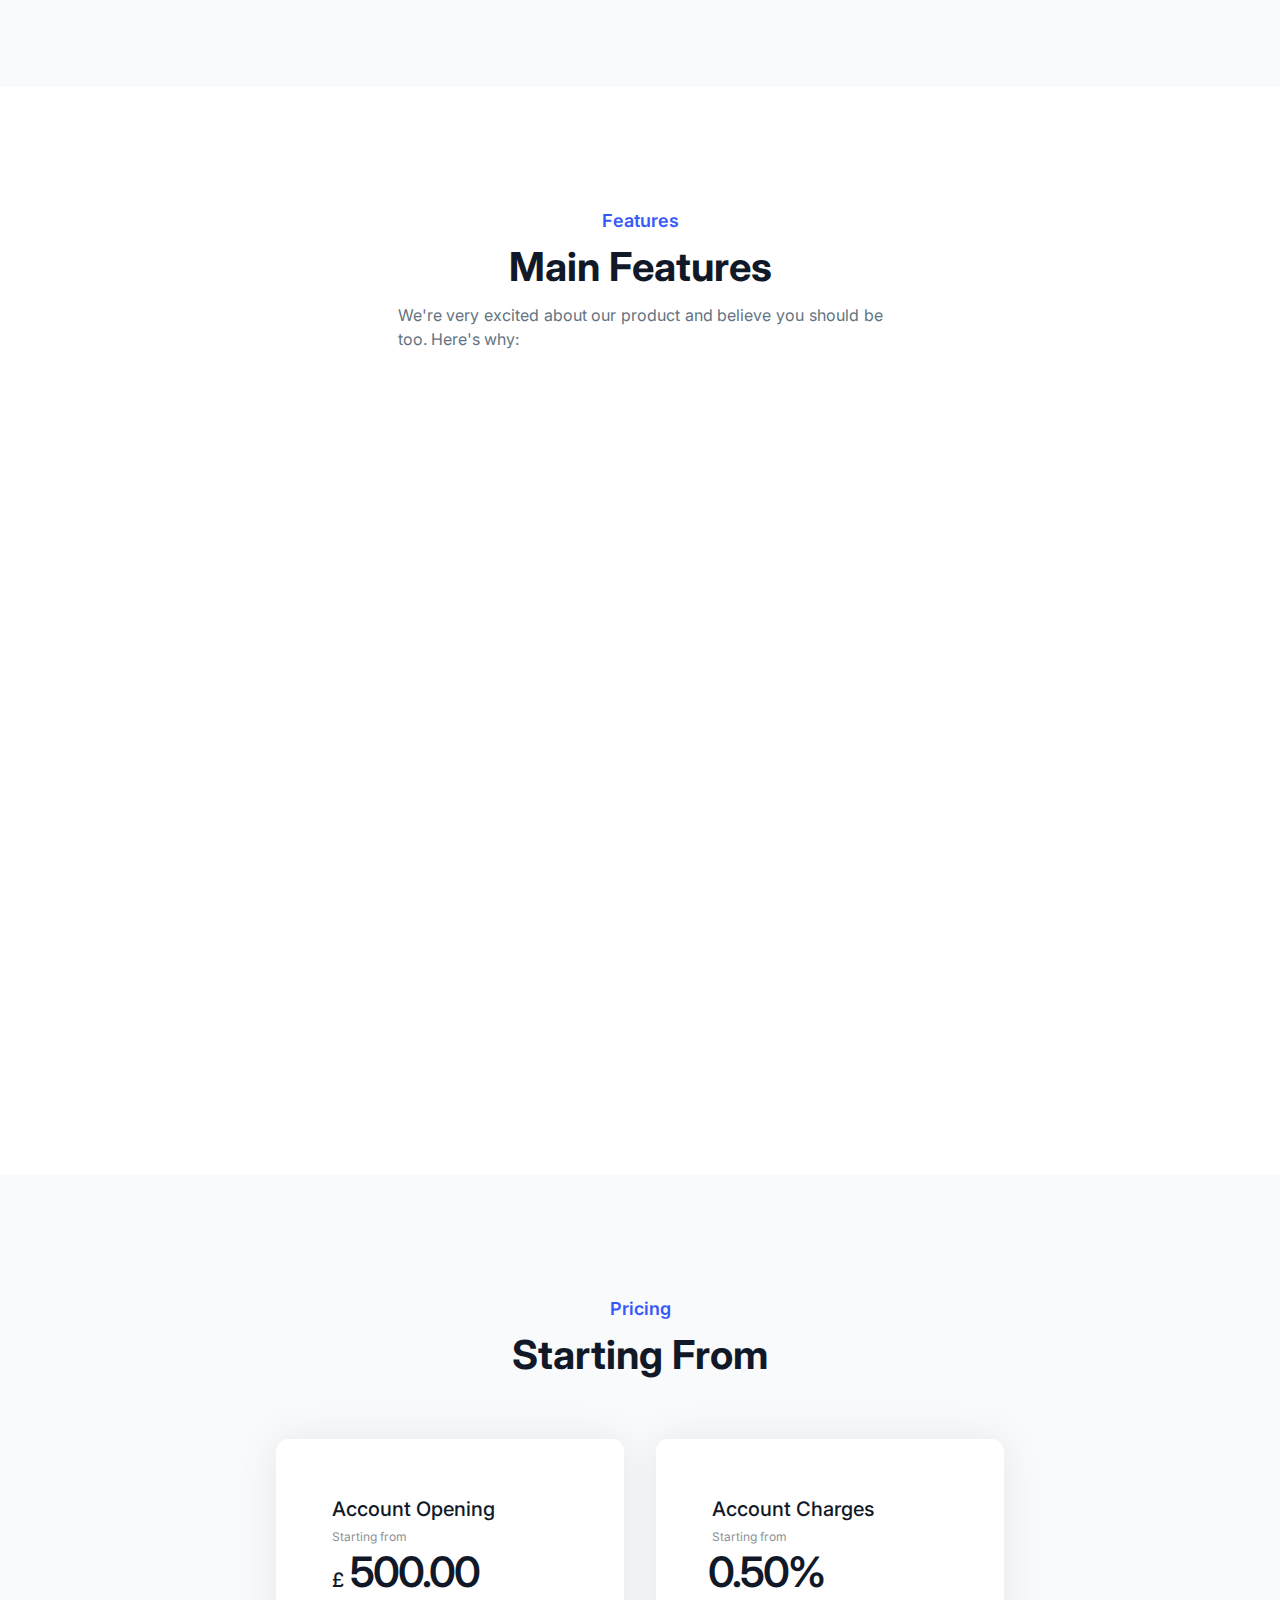
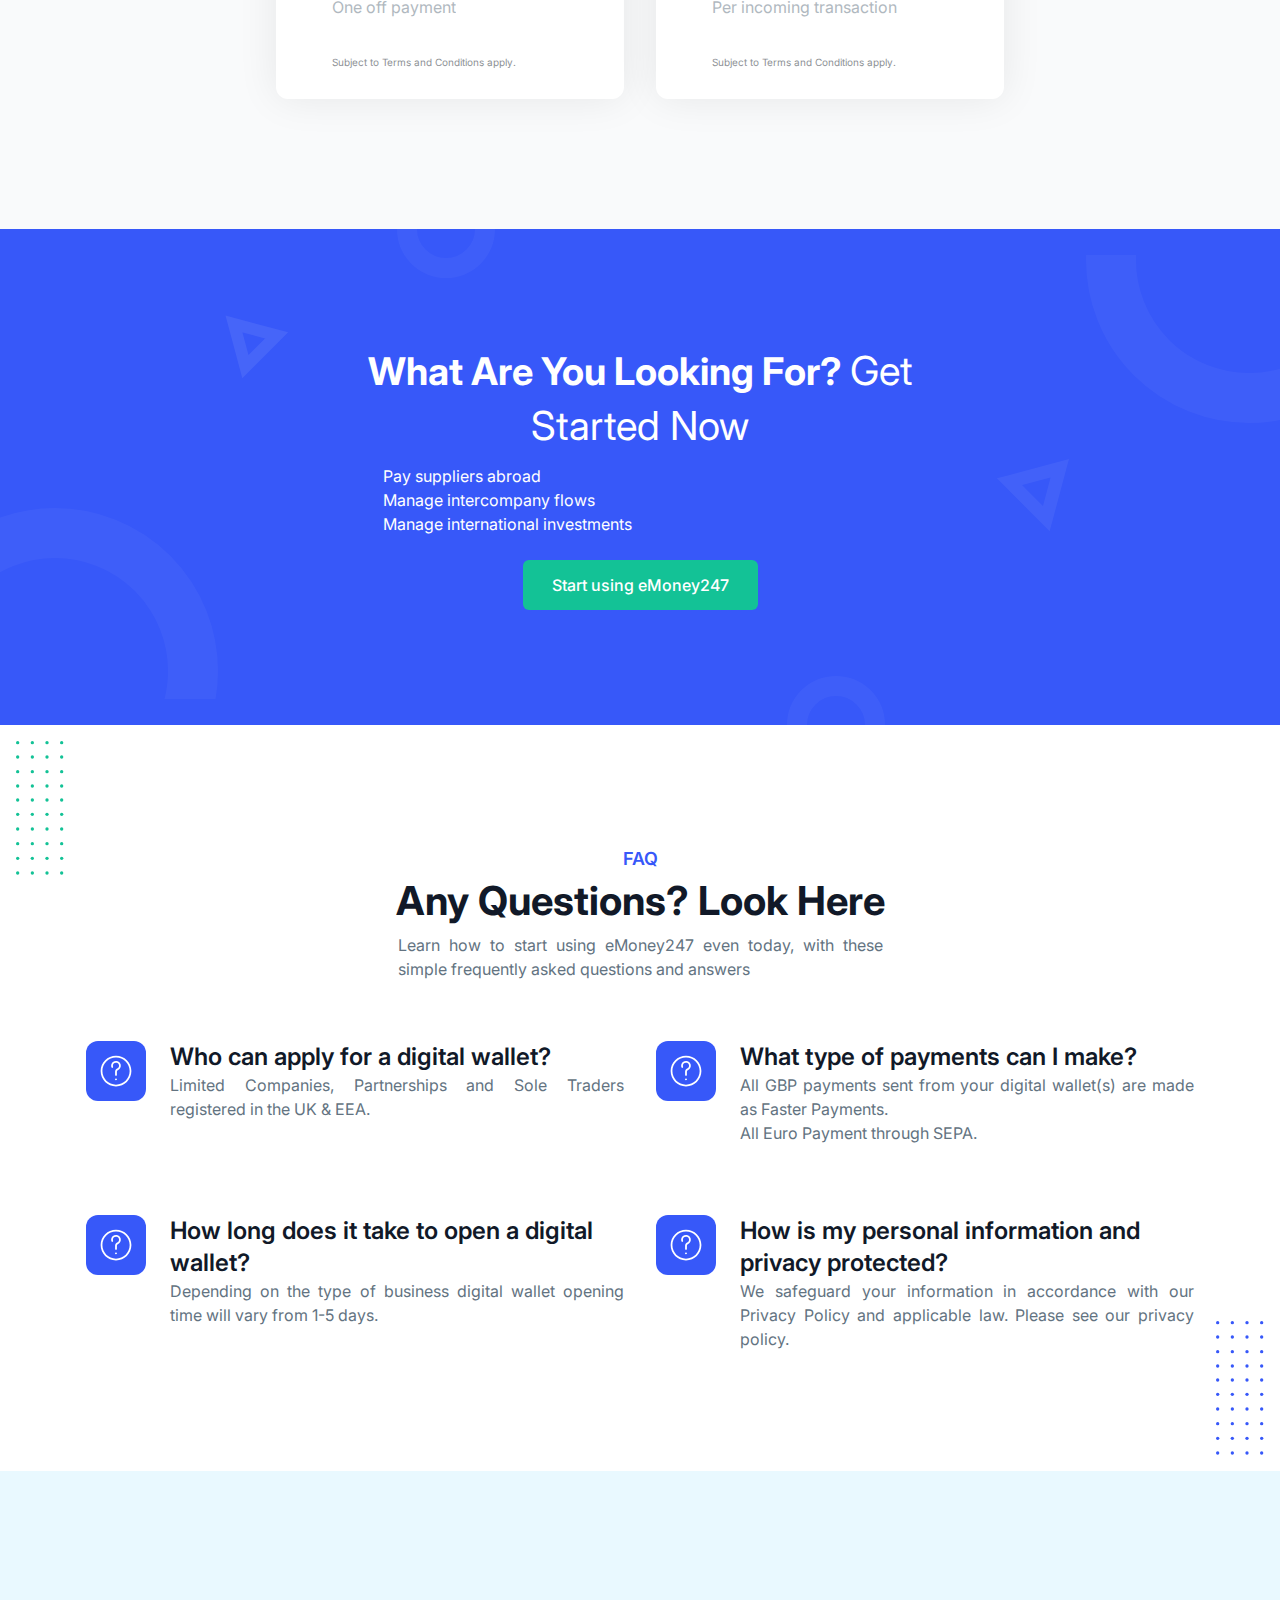
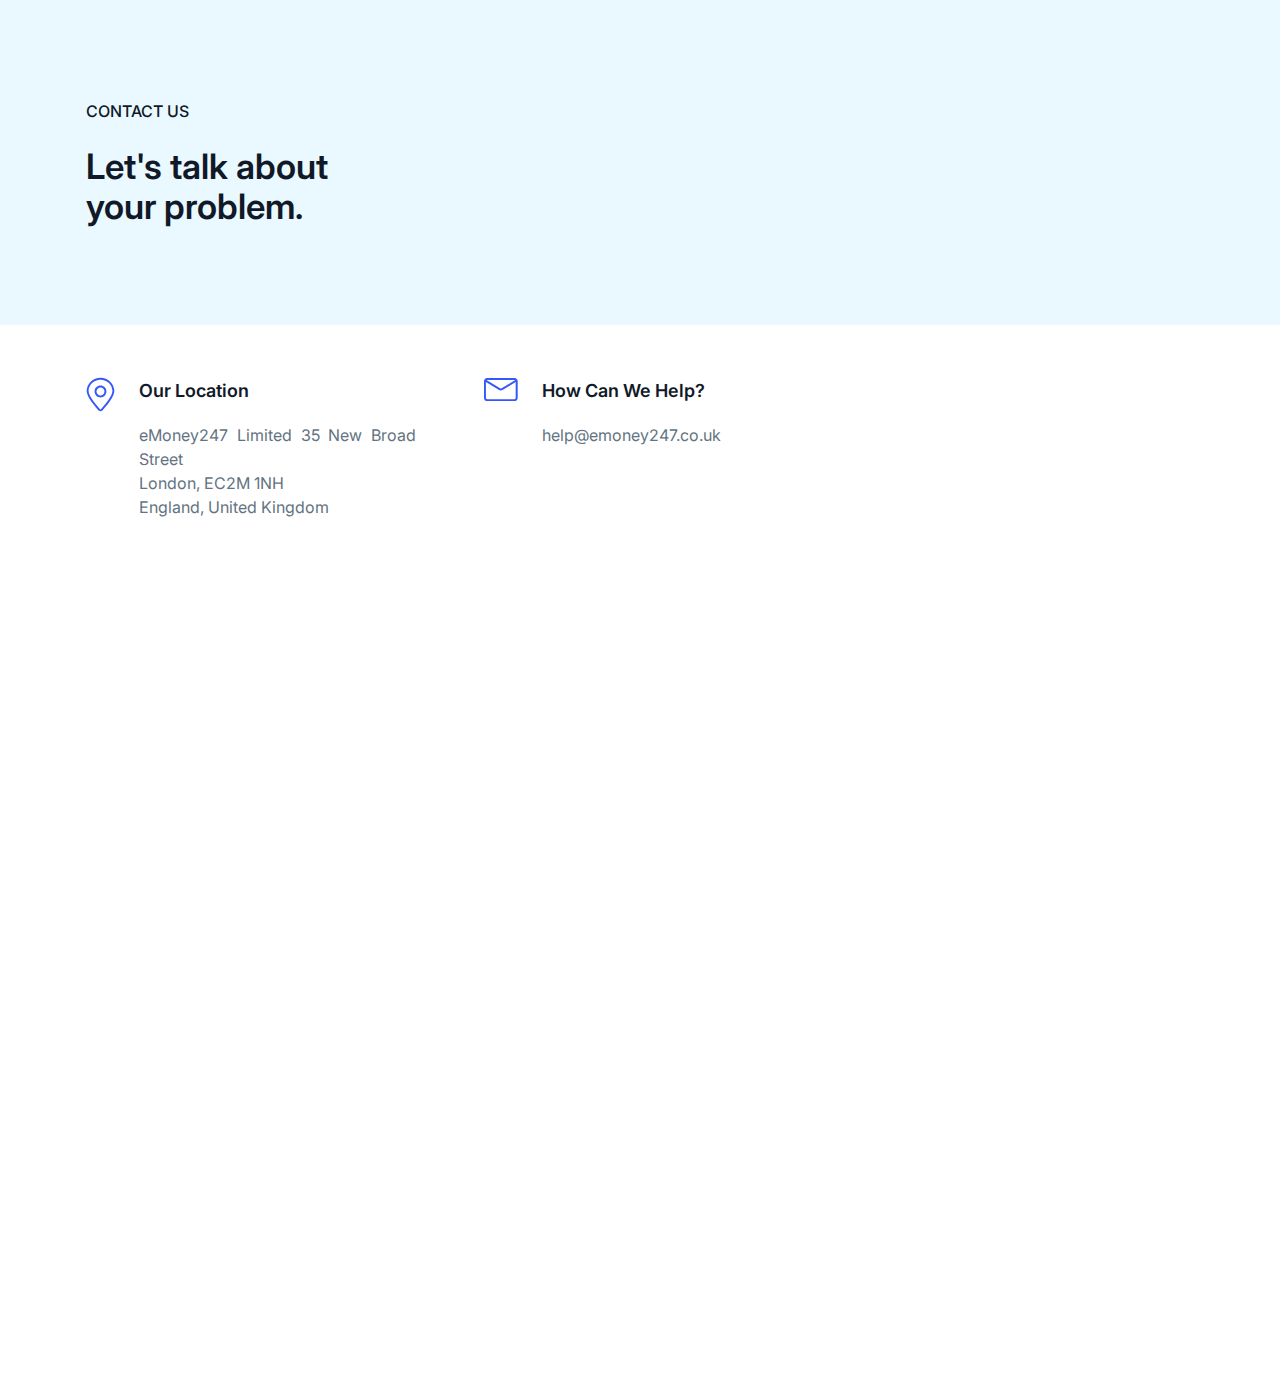
==== commit 36538b6d: "Update index.html" ====
--- a/index.html
+++ b/index.html
@@ -2111,7 +2111,7 @@
                         </div>
                     </h2>
 
-                    <span class="disclaimer text-dark dark:text-white">Terms and conditions apply.</span>
+                    <span class="disclaimer text-dark dark:text-white">Subject to Terms and Conditions apply.</span>
 
                 </div>
             </div><div class="w-full px-4 md:w-1/2 lg:w-1/3">
@@ -2138,7 +2138,7 @@
                     </h2>
 
 
-                    <span class="disclaimer text-dark dark:text-white">Terms and conditions apply.</span>
+                    <span class="disclaimer text-dark dark:text-white">Subject to Terms and Conditions apply.</span>
 
                 </div>
             </div>
@@ -3669,7 +3669,7 @@
         </span>
     </div>
     <div class="footer-text">
-        eMoney247 Limited (eMoney247) designs and operates the eMoney247 website. eMoney247 is not a bank. eMoney247’s members will hold digital wallets provided by Lerex Technology Limited (Lerex) (Firm Reference Number: 900573). Lerex is a registered EMD agent of Modulr FS Limited, a company registered in England and Wales with company number 09897919, which is authorised and regulated by the Financial Conduct Authority as an Electronic Money Institution (Firm Reference Number: 900573) for the issuance of electronic money and payment services. Your account and related payment services may also be provided by Modulr FS Limited. Whilst Electronic Money products are not covered by the Financial Services Compensation Scheme (FSCS) your funds will be held in one or more segregated accounts and safeguarded in line with the Electronic Money Regulations 2011 – More information can be found at (<a href="https://emoney247.co.uk/faq" target="_blank">https://emoney247.co.uk/faq</a>)*
+        eMoney247 Limited (eMoney247) designs and operates the eMoney247 website. eMoney247 is not a bank. eMoney247’s members will hold digital wallets provided by Lerex Technology Limited (Lerex) (Firm Reference Number: 900573). Lerex is a registered EMD agent of Modulr FS Limited, a company registered in England and Wales with company number 09897919, which is authorised and regulated by the Financial Conduct Authority as an Electronic Money Institution (Firm Reference Number: 900573) for the issuance of electronic money and payment services. Your account and related payment services may also be provided by Modulr FS Limited. Whilst Electronic Money products are not covered by the Financial Services Compensation Scheme (FSCS) your funds will be held in one or more segregated accounts and safeguarded in line with the Electronic Money Regulations 2011. More information can be found at (<a href="https://emoney247.co.uk/faq" target="_blank">https://emoney247.co.uk/faq</a>)*
         Whilst Electronic Money products are not covered by the Financial Services Compensation Scheme (FSCS) your funds will be held in one or more segregated accounts and safeguarded in line with the Electronic Money Regulations 2011
         eMoney247 Limited is also registered with FINTRAC in Canada (Registration number: M19473111).
     </div>
